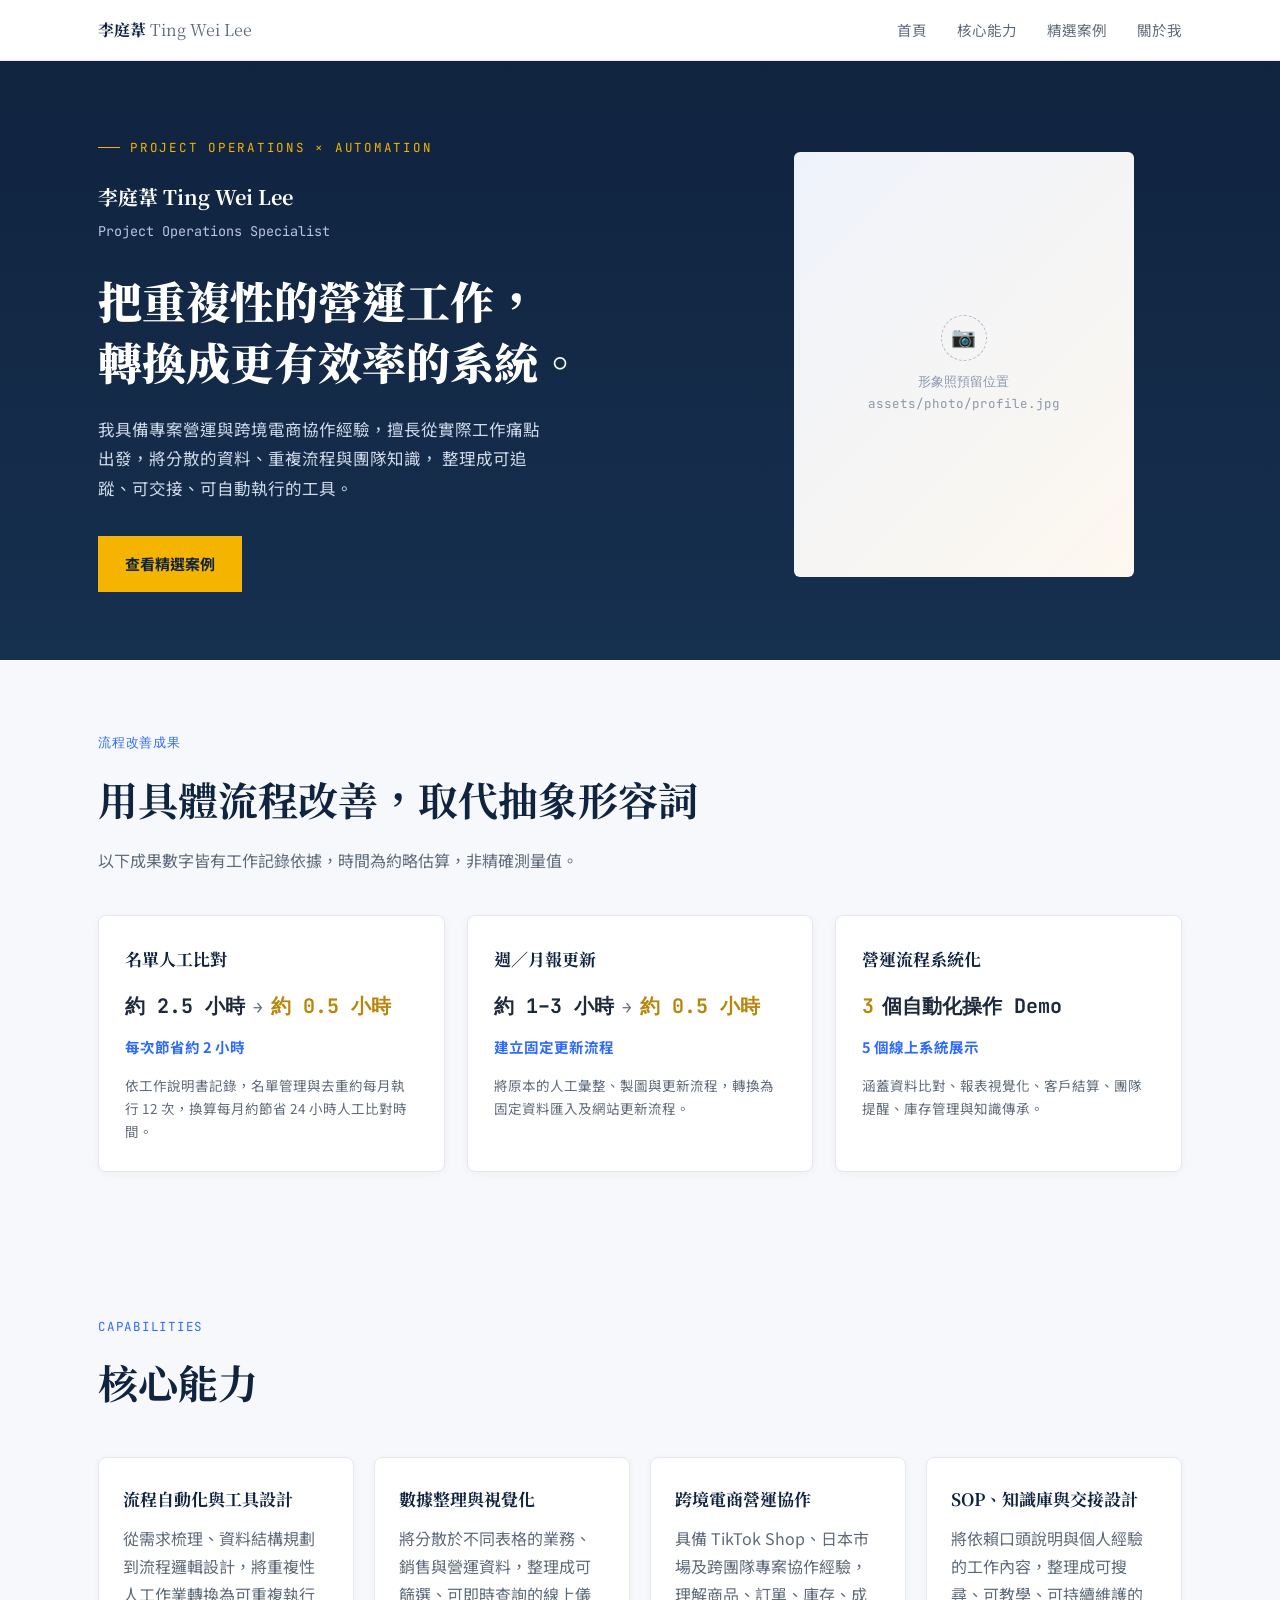
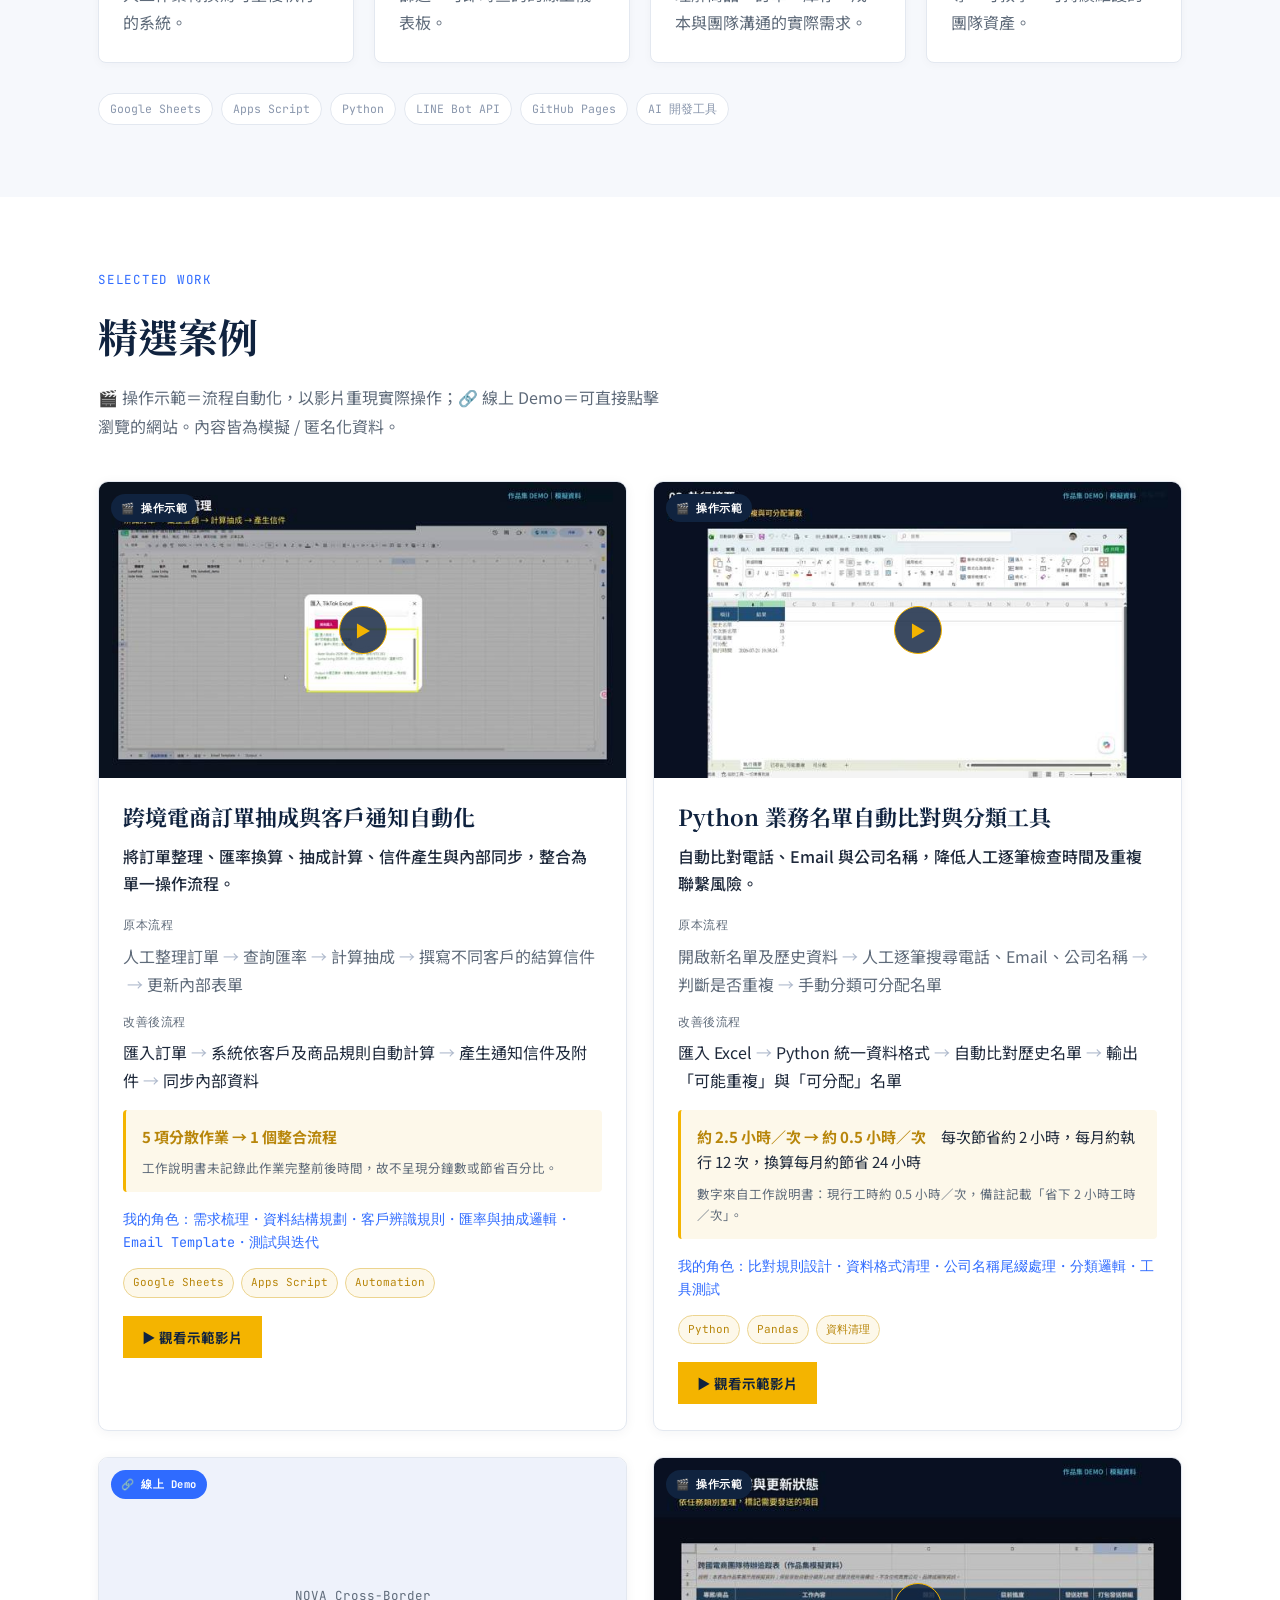
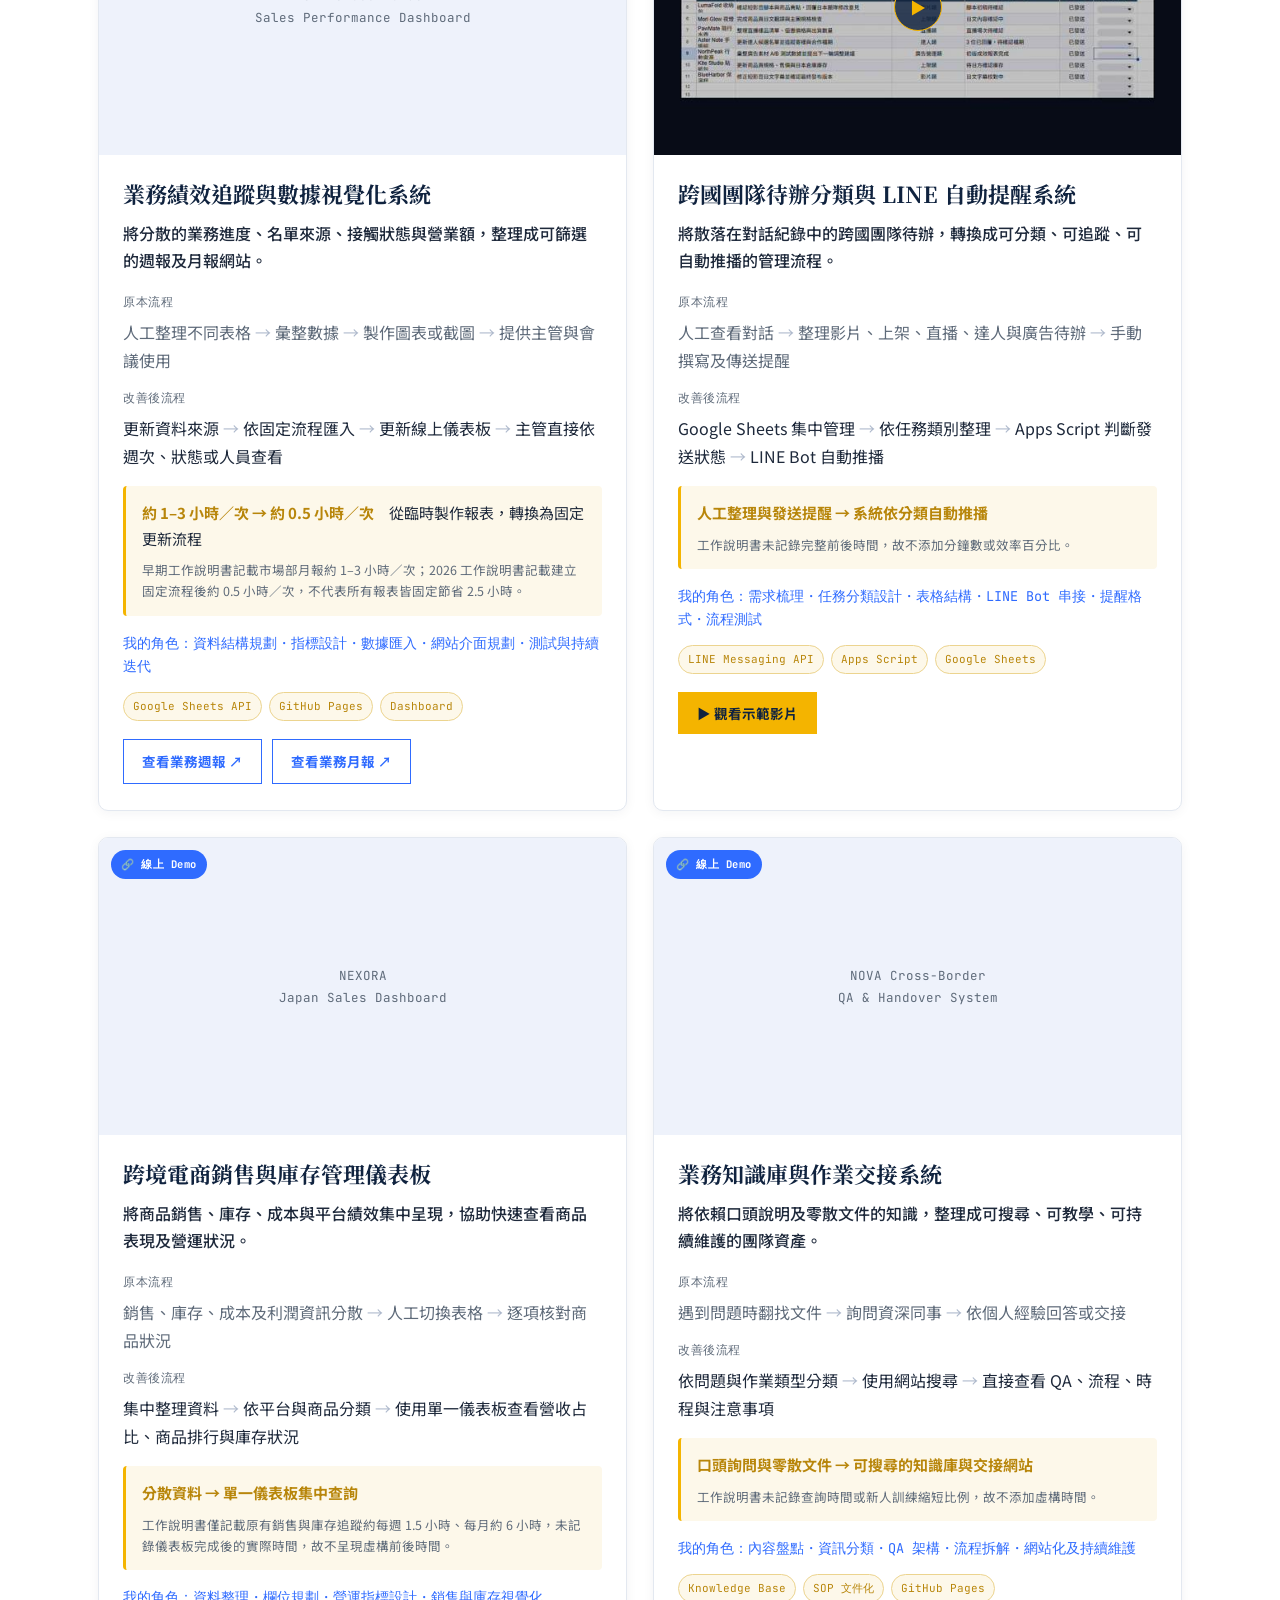
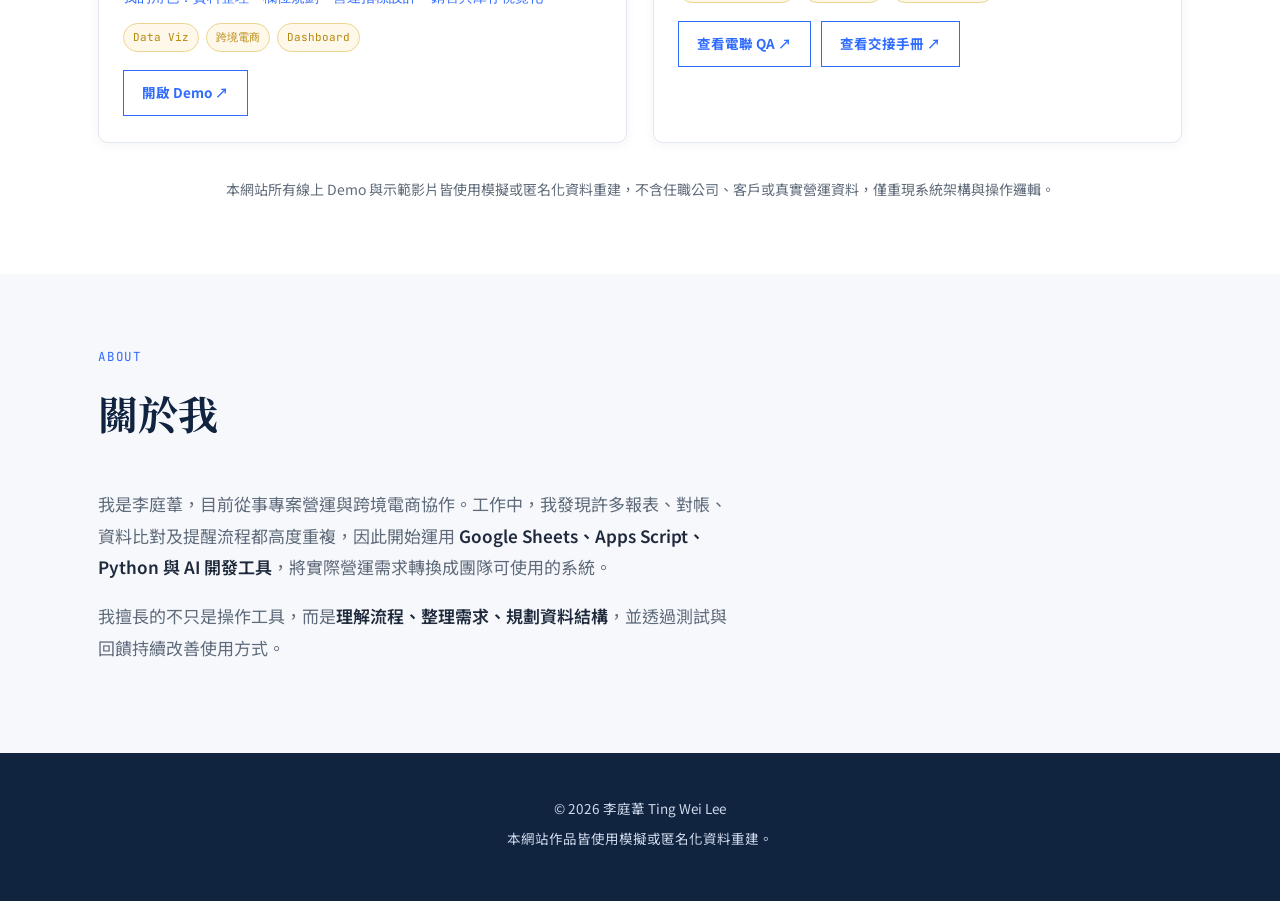
==== index.html @ 302db68d "Add files via upload" ====
<!DOCTYPE html>
<html lang="zh-Hant">
<head>
<meta charset="UTF-8">
<meta name="viewport" content="width=device-width, initial-scale=1.0">
<title>李庭葦 Ting Wei Lee ｜ Project Operations Specialist</title>
<link rel="preconnect" href="https://fonts.googleapis.com">
<link href="https://fonts.googleapis.com/css2?family=Noto+Serif+TC:wght@500;700;900&family=Noto+Sans+TC:wght@300;400;500;700&family=JetBrains+Mono:wght@400;500;700&display=swap" rel="stylesheet">
<style>
  :root{
    --navy:#10233F;
    --navy-2:#16304f;
    --bg-light:#F6F8FC;
    --card:#FFFFFF;
    --text-main:#1E293B;
    --text-sub:#5F6B7A;
    --amber:#F4B400;
    --amber-deep:#B8860B;
    --blue:#2F6BFF;
    --border:#E3E8F0;
  }
  *{box-sizing:border-box; margin:0; padding:0;}
  html{scroll-behavior:smooth;}
  body{background:var(--bg-light); color:var(--text-main); font-family:'Noto Sans TC',sans-serif; font-weight:400; line-height:1.75; font-size:17px; -webkit-font-smoothing:antialiased;}
  ::selection{background:var(--amber); color:var(--navy);}
  a{color:inherit;}
  .mono{font-family:'JetBrains Mono',monospace;}
  .wrap{max-width:1140px; margin:0 auto; padding:0 28px;}
  a:focus-visible, button:focus-visible{outline:2px solid var(--blue); outline-offset:3px;}
  @media (prefers-reduced-motion: reduce){ *{animation-duration:.01ms !important; transition-duration:.01ms !important; scroll-behavior:auto !important;} }
  img{max-width:100%; display:block;}

  /* nav */
  header.nav{position:sticky; top:0; z-index:60; background:rgba(255,255,255,.92); backdrop-filter:blur(8px); border-bottom:1px solid var(--border);}
  .nav-inner{display:flex; align-items:center; justify-content:space-between; padding:16px 28px; max-width:1140px; margin:0 auto;}
  .nav-name{font-family:'Noto Serif TC',serif; font-weight:700; font-size:16px; color:var(--navy);}
  .nav-links{display:flex; gap:30px; list-style:none; font-size:14.5px; color:var(--text-sub);}
  .nav-links a{text-decoration:none; transition:color .2s;}
  .nav-links a:hover{color:var(--blue);}
  @media (max-width:680px){.nav-links{display:none;}}

  /* hero */
  .hero{background:linear-gradient(180deg,var(--navy) 0%, var(--navy-2) 100%); color:#fff; padding:76px 0 68px;}
  .hero-grid{display:grid; grid-template-columns:1.15fr 0.85fr; gap:56px; align-items:center;}
  @media (max-width:900px){.hero-grid{grid-template-columns:1fr; gap:40px;}}
  .eyebrow{font-family:'JetBrains Mono',monospace; font-size:12.5px; letter-spacing:.14em; color:var(--amber); text-transform:uppercase; margin-bottom:20px; display:flex; align-items:center; gap:10px;}
  .eyebrow::before{content:''; width:22px; height:1px; background:var(--amber); display:inline-block;}
  .hero-name{font-family:'Noto Serif TC',serif; font-weight:700; font-size:20px; margin-bottom:6px;}
  .hero-role{font-family:'JetBrains Mono',monospace; font-size:13.5px; color:#b9c6de; margin-bottom:26px;}
  h1.title{font-family:'Noto Serif TC',serif; font-weight:900; font-size:clamp(30px,4.4vw,44px); line-height:1.4; margin-bottom:22px;}
  .lede{color:#cfd9ea; font-size:16.5px; max-width:50ch; margin-bottom:32px; line-height:1.8;}
  .btn{font-family:'Noto Sans TC',sans-serif; font-weight:700; font-size:15px; padding:14px 26px; border:1px solid transparent; text-decoration:none; display:inline-flex; align-items:center; gap:8px; transition:all .2s; background:none; cursor:pointer;}
  .btn.primary{background:var(--amber); color:var(--navy);}
  .btn.primary:hover{background:#ffca28;}
  .btn.small{padding:10px 18px; font-size:13.5px;}
  .btn.outline{border:1px solid var(--blue); color:var(--blue); background:#fff;}
  .btn.outline:hover{background:#eef3ff;}

  /* headshot placeholder */
  .headshot-wrap{position:relative; aspect-ratio:4/5; width:100%; max-width:340px; margin:0 auto; border-radius:6px; overflow:hidden; background:linear-gradient(135deg,#eef2fb 0%,#fdf8ef 100%);}
  .headshot-wrap img{width:100%; height:100%; object-fit:cover;}
  .headshot-placeholder{position:absolute; inset:0; display:flex; flex-direction:column; align-items:center; justify-content:center; gap:10px; color:#8a97ad; font-family:'JetBrains Mono',monospace; font-size:12.5px; text-align:center; padding:20px;}
  .headshot-placeholder .icon{width:46px; height:46px; border:1.5px dashed #aeb9cc; border-radius:50%; display:flex; align-items:center; justify-content:center; font-size:20px;}

  /* generic section */
  section{padding:72px 0;}
  .section-head{margin-bottom:40px; text-align:left;}
  .section-num{font-family:'JetBrains Mono',monospace; font-size:12.5px; color:var(--blue); margin-bottom:10px; letter-spacing:.06em;}
  h2.section-title{font-family:'Noto Serif TC',serif; font-weight:700; font-size:clamp(30px,4vw,40px); color:var(--navy);}
  .section-sub{color:var(--text-sub); font-size:16px; margin-top:12px; max-width:64ch; line-height:1.8;}

  /* results */
  .results-grid{display:grid; grid-template-columns:repeat(auto-fit,minmax(280px,1fr)); gap:22px;}
  .result-card{background:var(--card); border:1px solid var(--border); border-radius:8px; padding:28px 26px; box-shadow:0 2px 10px rgba(16,35,63,0.04);}
  .result-card h3{font-family:'Noto Serif TC',serif; font-size:17px; color:var(--navy); margin-bottom:16px;}
  .result-flow{font-family:'JetBrains Mono',monospace; font-size:20px; font-weight:700; color:var(--text-main); margin-bottom:10px; display:flex; align-items:baseline; gap:8px; flex-wrap:wrap;}
  .result-flow .amber{color:var(--amber-deep);}
  .result-flow .arrow{color:var(--text-sub); font-weight:400; font-size:16px;}
  .result-save{font-size:14.5px; color:var(--blue); font-weight:700; margin-bottom:14px;}
  .result-note{font-size:13.5px; color:var(--text-sub); line-height:1.7;}

  /* capabilities */
  .cap-grid{display:grid; grid-template-columns:repeat(auto-fit,minmax(250px,1fr)); gap:20px; margin-bottom:30px;}
  .cap-card{background:var(--card); border:1px solid var(--border); border-radius:8px; padding:26px 24px; box-shadow:0 2px 10px rgba(16,35,63,0.03);}
  .cap-card h3{font-family:'Noto Serif TC',serif; font-size:17px; margin-bottom:10px; color:var(--navy);}
  .cap-card p{font-size:16px; color:var(--text-sub); line-height:1.75;}
  .tool-tags{display:flex; flex-wrap:wrap; gap:8px;}
  .tool-tags span{font-family:'JetBrains Mono',monospace; font-size:11.5px; color:#8a97ad; border:1px solid var(--border); padding:5px 11px; border-radius:20px; background:#fff;}

  /* projects */
  section.projects-section{background:#fff;}
  .proj-grid{display:grid; grid-template-columns:repeat(auto-fit,minmax(400px,1fr)); gap:26px;}
  .proj-card{border:1px solid var(--border); background:var(--card); border-radius:10px; overflow:hidden; display:flex; flex-direction:column; box-shadow:0 2px 12px rgba(16,35,63,0.05); transition:box-shadow .2s;}
  .proj-card:hover{box-shadow:0 6px 20px rgba(16,35,63,0.09);}
  .proj-thumb{position:relative; aspect-ratio:16/9; background:#eef2fb; display:flex; align-items:center; justify-content:center; cursor:pointer; overflow:hidden;}
  .proj-thumb img{width:100%; height:100%; object-fit:cover; display:block;}
  .proj-thumb .play-btn{position:absolute; width:48px; height:48px; border-radius:50%; background:rgba(16,35,63,.82); border:1px solid var(--amber); display:flex; align-items:center; justify-content:center; color:var(--amber); font-size:16px;}
  .type-badge{position:absolute; top:12px; left:12px; font-family:'JetBrains Mono',monospace; font-size:10.5px; letter-spacing:.05em; padding:5px 10px; border-radius:20px; z-index:2; font-weight:700;}
  .type-badge.video{color:#fff; background:var(--navy);}
  .type-badge.link{color:#fff; background:var(--blue);}
  .proj-body{padding:24px 24px 26px;}
  .proj-body h3{font-family:'Noto Serif TC',serif; font-size:22px; color:var(--navy); margin-bottom:10px; line-height:1.4;}
  .proj-value{font-size:16px; color:var(--text-main); font-weight:500; margin-bottom:18px; line-height:1.7;}
  .flow-block{margin-bottom:14px;}
  .flow-label{font-family:'JetBrains Mono',monospace; font-size:11.5px; color:var(--text-sub); letter-spacing:.05em; margin-bottom:6px; text-transform:uppercase;}
  .flow-text{font-size:16px; color:var(--text-sub); line-height:1.75;}
  .flow-text.after{color:var(--text-main);}
  .flow-text .arrow{color:#aeb9cc; margin:0 4px;}
  .result-box{background:#fdf8ea; border-left:3px solid var(--amber); border-radius:4px; padding:14px 16px; margin:16px 0; font-size:15px; color:var(--text-main); line-height:1.7;}
  .result-box b{color:var(--amber-deep);}
  .result-box .footnote{display:block; font-size:12.5px; color:var(--text-sub); margin-top:8px; font-weight:400;}
  .proj-role{font-size:13.5px; color:var(--blue); font-family:'JetBrains Mono',monospace; margin:14px 0 14px; line-height:1.7;}
  .stack{display:flex; flex-wrap:wrap; gap:7px; margin-bottom:18px;}
  .stack span{font-family:'JetBrains Mono',monospace; font-size:11px; color:var(--amber-deep); border:1px solid #ecd48f; background:#fdf8ea; padding:4px 9px; border-radius:20px;}
  .proj-actions{display:flex; gap:10px; flex-wrap:wrap;}

  .other-note{margin-top:34px; font-size:14px; color:var(--text-sub); text-align:center; line-height:1.8;}

  /* about */
  .about-body{max-width:70ch; color:var(--text-sub); font-size:17px; line-height:1.85;}
  .about-body p{margin-bottom:18px;}
  .about-body strong{color:var(--text-main); font-weight:600;}

  /* modal */
  .modal-overlay{position:fixed; inset:0; background:rgba(8,12,20,.85); display:none; align-items:center; justify-content:center; z-index:100; padding:20px;}
  .modal-overlay.open{display:flex;}
  .modal-box{max-width:840px; width:100%; background:#000; border-radius:8px; overflow:hidden;}
  .modal-head{display:flex; justify-content:space-between; align-items:center; padding:14px 18px; background:var(--navy);}
  .modal-head h4{font-family:'Noto Serif TC',serif; font-size:15px; color:#fff;}
  .modal-close{background:none; border:1px solid rgba(255,255,255,.3); color:#fff; width:30px; height:30px; cursor:pointer; font-size:16px; border-radius:4px;}
  .modal-close:hover{border-color:var(--amber); color:var(--amber);}
  .modal-body video{width:100%; display:block; background:#000;}
  .modal-foot{padding:12px 18px; font-size:12.5px; color:#cfd9ea; background:var(--navy);}

  footer{background:var(--navy); color:#cfd9ea; padding:44px 0; text-align:center;}
  footer p{font-size:13.5px; margin-bottom:6px;}

  /* mobile safety: prevent card overflow on narrow viewports */
  @media (max-width:560px){
    .proj-grid, .cap-grid, .results-grid{grid-template-columns:1fr;}
    .wrap{padding:0 20px;}
    .proj-body{padding:20px 20px 22px;}
    body{font-size:16px;}
  }
</style>
</head>
<body>

<header class="nav">
  <div class="nav-inner">
    <div class="nav-name">李庭葦 <span style="color:var(--text-sub); font-weight:400;">Ting Wei Lee</span></div>
    <ul class="nav-links">
      <li><a href="#hero">首頁</a></li>
      <li><a href="#capabilities">核心能力</a></li>
      <li><a href="#projects">精選案例</a></li>
      <li><a href="#about">關於我</a></li>
    </ul>
  </div>
</header>

<section class="hero" id="hero">
  <div class="wrap hero-grid">
    <div>
      <div class="eyebrow">Project Operations × Automation</div>
      <div class="hero-name">李庭葦 Ting Wei Lee</div>
      <div class="hero-role mono">Project Operations Specialist</div>
      <h1 class="title">把重複性的營運工作，<br>轉換成更有效率的系統。</h1>
      <p class="lede">
        我具備專案營運與跨境電商協作經驗，擅長從實際工作痛點出發，將分散的資料、重複流程與團隊知識，
        整理成可追蹤、可交接、可自動執行的工具。
      </p>
      <a class="btn primary" href="#projects">查看精選案例</a>
    </div>

    <div>
      <!--
        形象照替換說明：
        將正式半身照命名為 profile.jpg（建議尺寸比例 4:5），
        放到 assets/photo/profile.jpg 這個路徑即可自動顯示，
        不需要修改任何版面程式碼。放置前會顯示「形象照預留位置」。
      -->
      <div class="headshot-wrap">
        <img src="assets/photo/profile.jpg" alt="李庭葦 個人形象照"
             onerror="this.style.display='none'; document.getElementById('headshotPlaceholder').style.display='flex';">
        <div class="headshot-placeholder" id="headshotPlaceholder">
          <div class="icon">📷</div>
          形象照預留位置<br>assets/photo/profile.jpg
        </div>
      </div>
    </div>
  </div>
</section>

<section id="results">
  <div class="wrap">
    <div class="section-head">
      <div class="section-num">流程改善成果</div>
      <h2 class="section-title">用具體流程改善，取代抽象形容詞</h2>
      <p class="section-sub">以下成果數字皆有工作記錄依據，時間為約略估算，非精確測量值。</p>
    </div>
    <div class="results-grid">
      <div class="result-card">
        <h3>名單人工比對</h3>
        <div class="result-flow">約 2.5 小時 <span class="arrow">→</span> <span class="amber">約 0.5 小時</span></div>
        <div class="result-save">每次節省約 2 小時</div>
        <div class="result-note">依工作說明書記錄，名單管理與去重約每月執行 12 次，換算每月約節省 24 小時人工比對時間。</div>
      </div>
      <div class="result-card">
        <h3>週／月報更新</h3>
        <div class="result-flow">約 1–3 小時 <span class="arrow">→</span> <span class="amber">約 0.5 小時</span></div>
        <div class="result-save">建立固定更新流程</div>
        <div class="result-note">將原本的人工彙整、製圖與更新流程，轉換為固定資料匯入及網站更新流程。</div>
      </div>
      <div class="result-card">
        <h3>營運流程系統化</h3>
        <div class="result-flow"><span class="amber">3</span> 個自動化操作 Demo</div>
        <div class="result-save">5 個線上系統展示</div>
        <div class="result-note">涵蓋資料比對、報表視覺化、客戶結算、團隊提醒、庫存管理與知識傳承。</div>
      </div>
    </div>
  </div>
</section>

<section id="capabilities">
  <div class="wrap">
    <div class="section-head">
      <div class="section-num">CAPABILITIES</div>
      <h2 class="section-title">核心能力</h2>
    </div>
    <div class="cap-grid">
      <div class="cap-card">
        <h3>流程自動化與工具設計</h3>
        <p>從需求梳理、資料結構規劃到流程邏輯設計，將重複性人工作業轉換為可重複執行的系統。</p>
      </div>
      <div class="cap-card">
        <h3>數據整理與視覺化</h3>
        <p>將分散於不同表格的業務、銷售與營運資料，整理成可篩選、可即時查詢的線上儀表板。</p>
      </div>
      <div class="cap-card">
        <h3>跨境電商營運協作</h3>
        <p>具備 TikTok Shop、日本市場及跨團隊專案協作經驗，理解商品、訂單、庫存、成本與團隊溝通的實際需求。</p>
      </div>
      <div class="cap-card">
        <h3>SOP、知識庫與交接設計</h3>
        <p>將依賴口頭說明與個人經驗的工作內容，整理成可搜尋、可教學、可持續維護的團隊資產。</p>
      </div>
    </div>
    <div class="tool-tags mono">
      <span>Google Sheets</span><span>Apps Script</span><span>Python</span><span>LINE Bot API</span><span>GitHub Pages</span><span>AI 開發工具</span>
    </div>
  </div>
</section>

<section id="projects" class="projects-section">
  <div class="wrap">
    <div class="section-head">
      <div class="section-num">SELECTED WORK</div>
      <h2 class="section-title">精選案例</h2>
      <p class="section-sub">🎬 操作示範＝流程自動化，以影片重現實際操作；🔗 線上 Demo＝可直接點擊瀏覽的網站。內容皆為模擬 / 匿名化資料。</p>
    </div>

    <div class="proj-grid">

      <!-- 1 訂單抽成自動化 -->
      <article class="proj-card">
        <div class="proj-thumb" data-video="order" role="button" tabindex="0" aria-label="播放 訂單抽成與客戶通知自動化 示範影片">
          <span class="type-badge video mono">🎬 操作示範</span>
          <img src="assets/posters/order.jpg" alt="訂單抽成自動化 操作畫面預覽">
          <span class="play-btn">▶</span>
        </div>
        <div class="proj-body">
          <h3>跨境電商訂單抽成與客戶通知自動化</h3>
          <p class="proj-value">將訂單整理、匯率換算、抽成計算、信件產生與內部同步，整合為單一操作流程。</p>

          <div class="flow-block">
            <div class="flow-label">原本流程</div>
            <div class="flow-text">人工整理訂單<span class="arrow">→</span>查詢匯率<span class="arrow">→</span>計算抽成<span class="arrow">→</span>撰寫不同客戶的結算信件<span class="arrow">→</span>更新內部表單</div>
          </div>
          <div class="flow-block">
            <div class="flow-label">改善後流程</div>
            <div class="flow-text after">匯入訂單<span class="arrow">→</span>系統依客戶及商品規則自動計算<span class="arrow">→</span>產生通知信件及附件<span class="arrow">→</span>同步內部資料</div>
          </div>
          <div class="result-box">
            <b>5 項分散作業 → 1 個整合流程</b>
            <span class="footnote">工作說明書未記錄此作業完整前後時間，故不呈現分鐘數或節省百分比。</span>
          </div>

          <div class="proj-role">我的角色：需求梳理・資料結構規劃・客戶辨識規則・匯率與抽成邏輯・Email Template・測試與迭代</div>
          <div class="stack"><span>Google Sheets</span><span>Apps Script</span><span>Automation</span></div>
          <div class="proj-actions">
            <button class="btn small primary" data-video="order">▶ 觀看示範影片</button>
          </div>
        </div>
      </article>

      <!-- 2 Python 名單去重 -->
      <article class="proj-card">
        <div class="proj-thumb" data-video="dedup" role="button" tabindex="0" aria-label="播放 名單自動去重工具 示範影片">
          <span class="type-badge video mono">🎬 操作示範</span>
          <img src="assets/posters/dedup.jpg" alt="名單去重工具 操作畫面預覽">
          <span class="play-btn">▶</span>
        </div>
        <div class="proj-body">
          <h3>Python 業務名單自動比對與分類工具</h3>
          <p class="proj-value">自動比對電話、Email 與公司名稱，降低人工逐筆檢查時間及重複聯繫風險。</p>

          <div class="flow-block">
            <div class="flow-label">原本流程</div>
            <div class="flow-text">開啟新名單及歷史資料<span class="arrow">→</span>人工逐筆搜尋電話、Email、公司名稱<span class="arrow">→</span>判斷是否重複<span class="arrow">→</span>手動分類可分配名單</div>
          </div>
          <div class="flow-block">
            <div class="flow-label">改善後流程</div>
            <div class="flow-text after">匯入 Excel<span class="arrow">→</span>Python 統一資料格式<span class="arrow">→</span>自動比對歷史名單<span class="arrow">→</span>輸出「可能重複」與「可分配」名單</div>
          </div>
          <div class="result-box">
            <b>約 2.5 小時／次 → 約 0.5 小時／次</b>　每次節省約 2 小時，每月約執行 12 次，換算每月約節省 24 小時
            <span class="footnote">數字來自工作說明書：現行工時約 0.5 小時／次，備註記載「省下 2 小時工時／次」。</span>
          </div>

          <div class="proj-role">我的角色：比對規則設計・資料格式清理・公司名稱尾綴處理・分類邏輯・工具測試</div>
          <div class="stack"><span>Python</span><span>Pandas</span><span>資料清理</span></div>
          <div class="proj-actions">
            <button class="btn small primary" data-video="dedup">▶ 觀看示範影片</button>
          </div>
        </div>
      </article>

      <!-- 3 業務績效視覺化 -->
      <article class="proj-card">
        <div class="proj-thumb" style="cursor:default;">
          <span class="type-badge link mono">🔗 線上 Demo</span>
          <div style="display:flex; align-items:center; justify-content:center; height:100%; font-family:'JetBrains Mono',monospace; font-size:12.5px; color:var(--text-sub); text-align:center; padding:16px; background:#eef2fb;">
            NOVA Cross-Border<br>Sales Performance Dashboard
          </div>
        </div>
        <div class="proj-body">
          <h3>業務績效追蹤與數據視覺化系統</h3>
          <p class="proj-value">將分散的業務進度、名單來源、接觸狀態與營業額，整理成可篩選的週報及月報網站。</p>

          <div class="flow-block">
            <div class="flow-label">原本流程</div>
            <div class="flow-text">人工整理不同表格<span class="arrow">→</span>彙整數據<span class="arrow">→</span>製作圖表或截圖<span class="arrow">→</span>提供主管與會議使用</div>
          </div>
          <div class="flow-block">
            <div class="flow-label">改善後流程</div>
            <div class="flow-text after">更新資料來源<span class="arrow">→</span>依固定流程匯入<span class="arrow">→</span>更新線上儀表板<span class="arrow">→</span>主管直接依週次、狀態或人員查看</div>
          </div>
          <div class="result-box">
            <b>約 1–3 小時／次 → 約 0.5 小時／次</b>　從臨時製作報表，轉換為固定更新流程
            <span class="footnote">早期工作說明書記載市場部月報約 1–3 小時／次；2026 工作說明書記載建立固定流程後約 0.5 小時／次，不代表所有報表皆固定節省 2.5 小時。</span>
          </div>

          <div class="proj-role">我的角色：資料結構規劃・指標設計・數據匯入・網站介面規劃・測試與持續迭代</div>
          <div class="stack"><span>Google Sheets API</span><span>GitHub Pages</span><span>Dashboard</span></div>
          <div class="proj-actions">
            <a class="btn small outline" href="projects/sales-dashboard/" target="_blank" rel="noopener">查看業務週報 ↗</a>
            <a class="btn small outline" href="projects/sales-monthly-report/" target="_blank" rel="noopener">查看業務月報 ↗</a>
          </div>
        </div>
      </article>

      <!-- 4 LINE 自動提醒 -->
      <article class="proj-card">
        <div class="proj-thumb" data-video="line" role="button" tabindex="0" aria-label="播放 跨國團隊待辦自動提醒 示範影片">
          <span class="type-badge video mono">🎬 操作示範</span>
          <img src="assets/posters/line.jpg" alt="LINE 自動提醒 操作畫面預覽">
          <span class="play-btn">▶</span>
        </div>
        <div class="proj-body">
          <h3>跨國團隊待辦分類與 LINE 自動提醒系統</h3>
          <p class="proj-value">將散落在對話紀錄中的跨國團隊待辦，轉換成可分類、可追蹤、可自動推播的管理流程。</p>

          <div class="flow-block">
            <div class="flow-label">原本流程</div>
            <div class="flow-text">人工查看對話<span class="arrow">→</span>整理影片、上架、直播、達人與廣告待辦<span class="arrow">→</span>手動撰寫及傳送提醒</div>
          </div>
          <div class="flow-block">
            <div class="flow-label">改善後流程</div>
            <div class="flow-text after">Google Sheets 集中管理<span class="arrow">→</span>依任務類別整理<span class="arrow">→</span>Apps Script 判斷發送狀態<span class="arrow">→</span>LINE Bot 自動推播</div>
          </div>
          <div class="result-box">
            <b>人工整理與發送提醒 → 系統依分類自動推播</b>
            <span class="footnote">工作說明書未記錄完整前後時間，故不添加分鐘數或效率百分比。</span>
          </div>

          <div class="proj-role">我的角色：需求梳理・任務分類設計・表格結構・LINE Bot 串接・提醒格式・流程測試</div>
          <div class="stack"><span>LINE Messaging API</span><span>Apps Script</span><span>Google Sheets</span></div>
          <div class="proj-actions">
            <button class="btn small primary" data-video="line">▶ 觀看示範影片</button>
          </div>
        </div>
      </article>

      <!-- 5 跨境電商儀表板 -->
      <article class="proj-card">
        <div class="proj-thumb" style="cursor:default;">
          <span class="type-badge link mono">🔗 線上 Demo</span>
          <div style="display:flex; align-items:center; justify-content:center; height:100%; font-family:'JetBrains Mono',monospace; font-size:12.5px; color:var(--text-sub); text-align:center; padding:16px; background:#eef2fb;">
            NEXORA<br>Japan Sales Dashboard
          </div>
        </div>
        <div class="proj-body">
          <h3>跨境電商銷售與庫存管理儀表板</h3>
          <p class="proj-value">將商品銷售、庫存、成本與平台績效集中呈現，協助快速查看商品表現及營運狀況。</p>

          <div class="flow-block">
            <div class="flow-label">原本流程</div>
            <div class="flow-text">銷售、庫存、成本及利潤資訊分散<span class="arrow">→</span>人工切換表格<span class="arrow">→</span>逐項核對商品狀況</div>
          </div>
          <div class="flow-block">
            <div class="flow-label">改善後流程</div>
            <div class="flow-text after">集中整理資料<span class="arrow">→</span>依平台與商品分類<span class="arrow">→</span>使用單一儀表板查看營收占比、商品排行與庫存狀況</div>
          </div>
          <div class="result-box">
            <b>分散資料 → 單一儀表板集中查詢</b>
            <span class="footnote">工作說明書僅記載原有銷售與庫存追蹤約每週 1.5 小時、每月約 6 小時，未記錄儀表板完成後的實際時間，故不呈現虛構前後時間。</span>
          </div>

          <div class="proj-role">我的角色：資料整理・欄位規劃・營運指標設計・銷售與庫存視覺化</div>
          <div class="stack"><span>Data Viz</span><span>跨境電商</span><span>Dashboard</span></div>
          <div class="proj-actions">
            <a class="btn small outline" href="https://japan-tiktok-sales-portfolio.fphzf6mqj9.chatgpt.site/" target="_blank" rel="noopener">開啟 Demo ↗</a>
          </div>
        </div>
      </article>

      <!-- 6 知識庫與交接系統 -->
      <article class="proj-card">
        <div class="proj-thumb" style="cursor:default;">
          <span class="type-badge link mono">🔗 線上 Demo</span>
          <div style="display:flex; align-items:center; justify-content:center; height:100%; font-family:'JetBrains Mono',monospace; font-size:12.5px; color:var(--text-sub); text-align:center; padding:16px; background:#eef2fb;">
            NOVA Cross-Border<br>QA &amp; Handover System
          </div>
        </div>
        <div class="proj-body">
          <h3>業務知識庫與作業交接系統</h3>
          <p class="proj-value">將依賴口頭說明及零散文件的知識，整理成可搜尋、可教學、可持續維護的團隊資產。</p>

          <div class="flow-block">
            <div class="flow-label">原本流程</div>
            <div class="flow-text">遇到問題時翻找文件<span class="arrow">→</span>詢問資深同事<span class="arrow">→</span>依個人經驗回答或交接</div>
          </div>
          <div class="flow-block">
            <div class="flow-label">改善後流程</div>
            <div class="flow-text after">依問題與作業類型分類<span class="arrow">→</span>使用網站搜尋<span class="arrow">→</span>直接查看 QA、流程、時程與注意事項</div>
          </div>
          <div class="result-box">
            <b>口頭詢問與零散文件 → 可搜尋的知識庫與交接網站</b>
            <span class="footnote">工作說明書未記錄查詢時間或新人訓練縮短比例，故不添加虛構時間。</span>
          </div>

          <div class="proj-role">我的角色：內容盤點・資訊分類・QA 架構・流程拆解・網站化及持續維護</div>
          <div class="stack"><span>Knowledge Base</span><span>SOP 文件化</span><span>GitHub Pages</span></div>
          <div class="proj-actions">
            <a class="btn small outline" href="projects/qa-knowledge-base/" target="_blank" rel="noopener">查看電聯 QA ↗</a>
            <a class="btn small outline" href="projects/handover-manual/" target="_blank" rel="noopener">查看交接手冊 ↗</a>
          </div>
        </div>
      </article>

    </div>

    <p class="other-note">本網站所有線上 Demo 與示範影片皆使用模擬或匿名化資料重建，不含任職公司、客戶或真實營運資料，僅重現系統架構與操作邏輯。</p>
  </div>
</section>

<section id="about">
  <div class="wrap">
    <div class="section-head">
      <div class="section-num">ABOUT</div>
      <h2 class="section-title">關於我</h2>
    </div>
    <div class="about-body">
      <p>我是李庭葦，目前從事專案營運與跨境電商協作。工作中，我發現許多報表、對帳、資料比對及提醒流程都高度重複，因此開始運用 <strong>Google Sheets、Apps Script、Python 與 AI 開發工具</strong>，將實際營運需求轉換成團隊可使用的系統。</p>
      <p>我擅長的不只是操作工具，而是<strong>理解流程、整理需求、規劃資料結構</strong>，並透過測試與回饋持續改善使用方式。</p>
    </div>
  </div>
</section>

<footer>
  <div class="wrap">
    <p>© 2026 李庭葦 Ting Wei Lee</p>
    <p>本網站作品皆使用模擬或匿名化資料重建。</p>
  </div>
</footer>

<!-- modal for video playback -->
<div class="modal-overlay" id="modalOverlay">
  <div class="modal-box">
    <div class="modal-head">
      <h4 id="modalTitle">操作示範</h4>
      <button class="modal-close" id="modalClose" aria-label="關閉">✕</button>
    </div>
    <div class="modal-body">
      <video id="modalVideo" controls muted playsinline preload="metadata"></video>
    </div>
    <div class="modal-foot">示範影片使用模擬資料重現操作流程，不含真實客戶或營運資訊。</div>
  </div>
</div>

<script>
  const VIDEO_SRC = {
    order: "assets/videos/order-automation.mp4",
    line: "assets/videos/line-reminder.mp4",
    dedup: "assets/videos/list-dedup.mp4"
  };
  const VIDEO_TITLE = {
    order: "跨境電商訂單抽成與客戶通知自動化",
    line: "跨國團隊待辦分類與 LINE 自動提醒系統",
    dedup: "Python 業務名單自動比對與分類工具"
  };

  const overlay = document.getElementById('modalOverlay');
  const modalVideo = document.getElementById('modalVideo');
  const modalTitle = document.getElementById('modalTitle');
  const modalClose = document.getElementById('modalClose');

  function openModal(key){
    modalVideo.src = VIDEO_SRC[key];
    modalVideo.currentTime = 0;
    modalTitle.textContent = VIDEO_TITLE[key];
    overlay.classList.add('open');
  }
  function closeModal(){
    overlay.classList.remove('open');
    modalVideo.pause();
    modalVideo.removeAttribute('src');
    modalVideo.load();
  }

  document.querySelectorAll('[data-video]').forEach(el=>{
    el.addEventListener('click', ()=> openModal(el.getAttribute('data-video')));
    el.addEventListener('keydown', (e)=>{ if(e.key==='Enter' || e.key===' '){ e.preventDefault(); openModal(el.getAttribute('data-video')); } });
  });
  modalClose.addEventListener('click', closeModal);
  overlay.addEventListener('click', (e)=>{ if(e.target === overlay) closeModal(); });
  document.addEventListener('keydown', (e)=>{ if(e.key === 'Escape' && overlay.classList.contains('open')) closeModal(); });
</script>

</body>
</html>
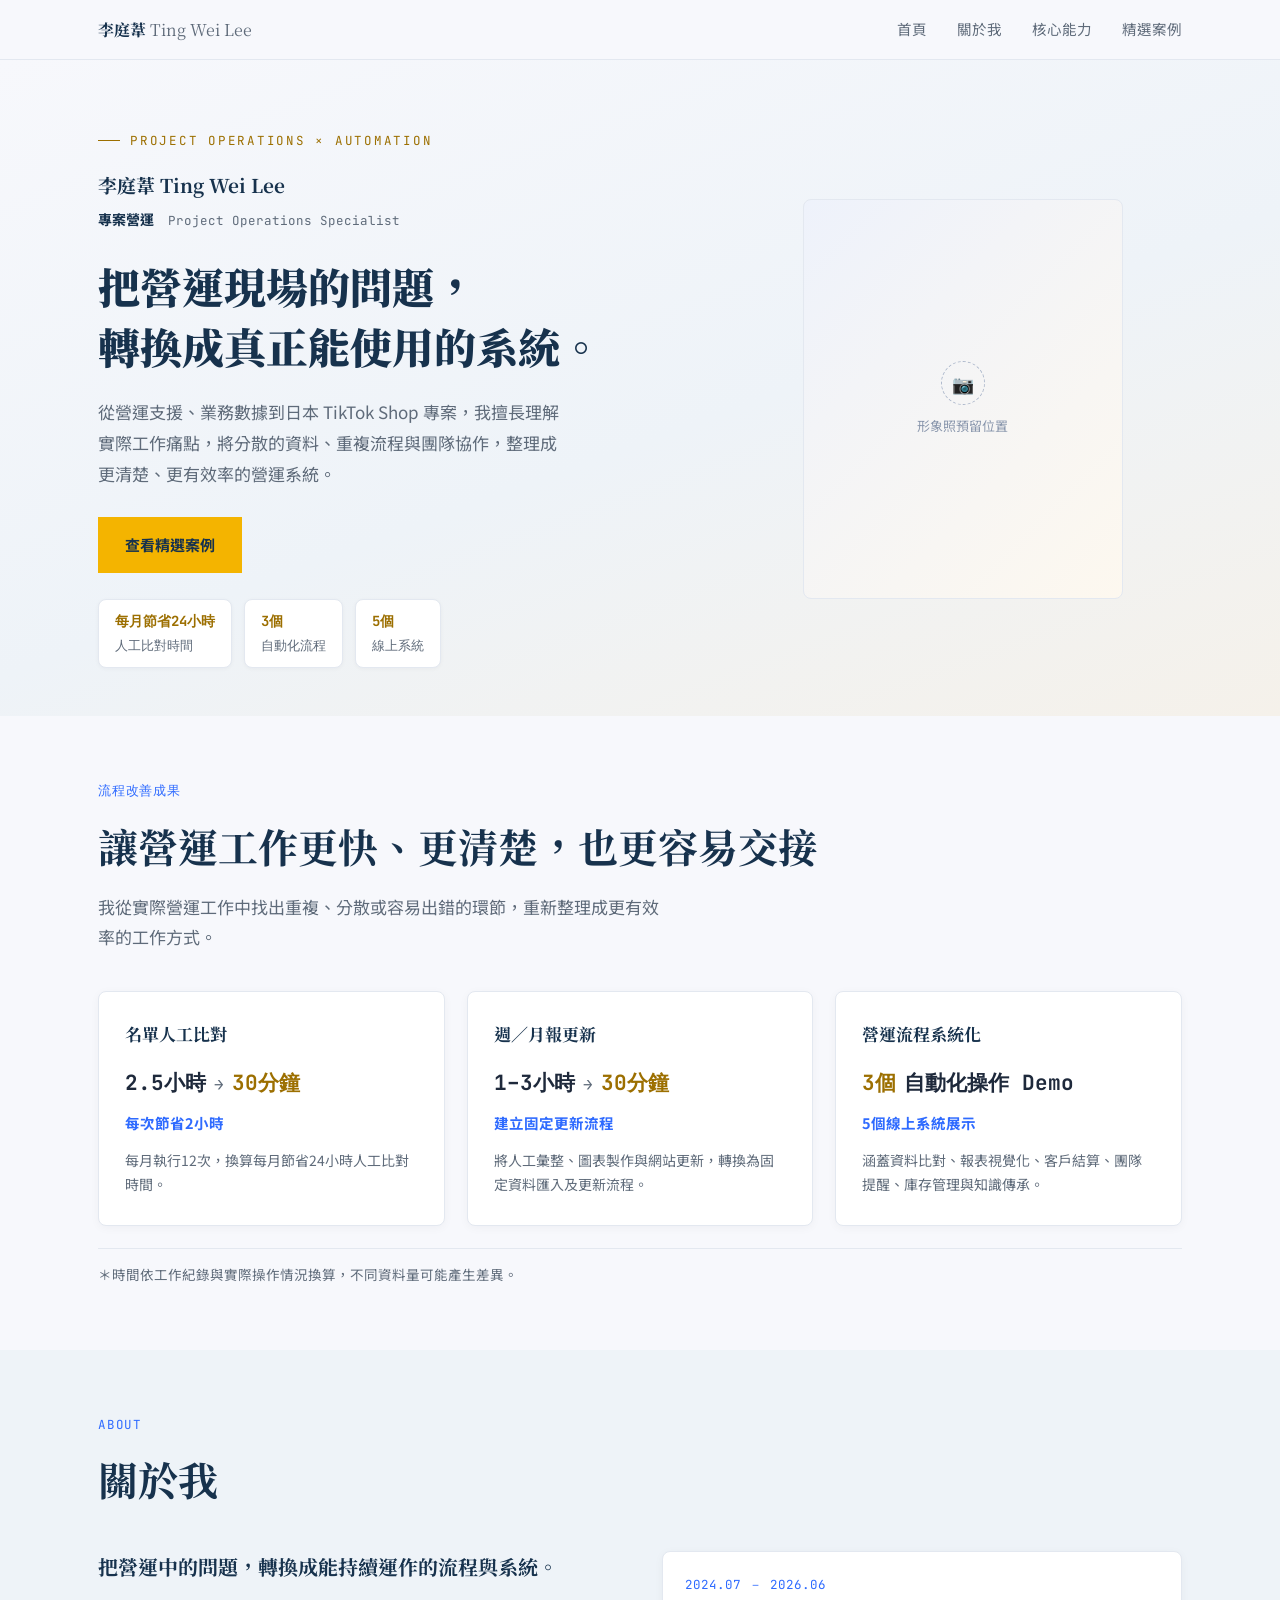
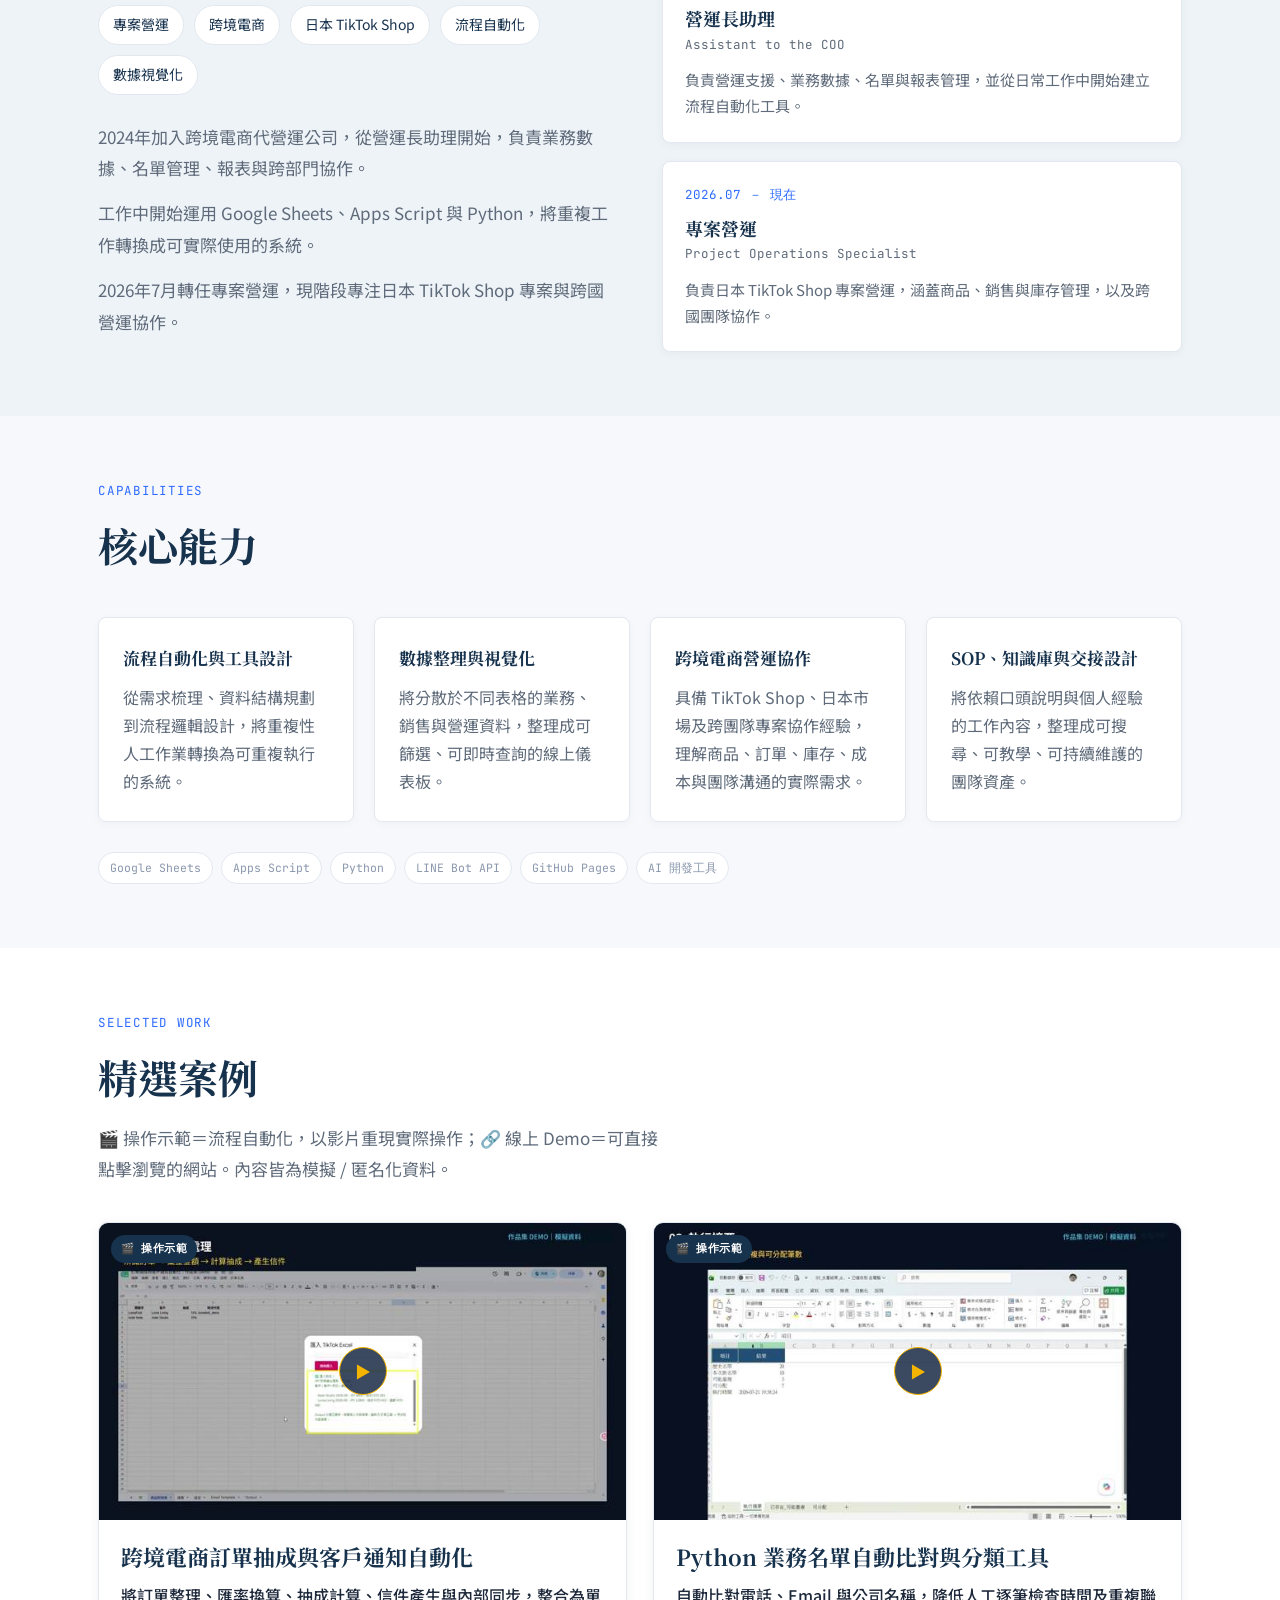
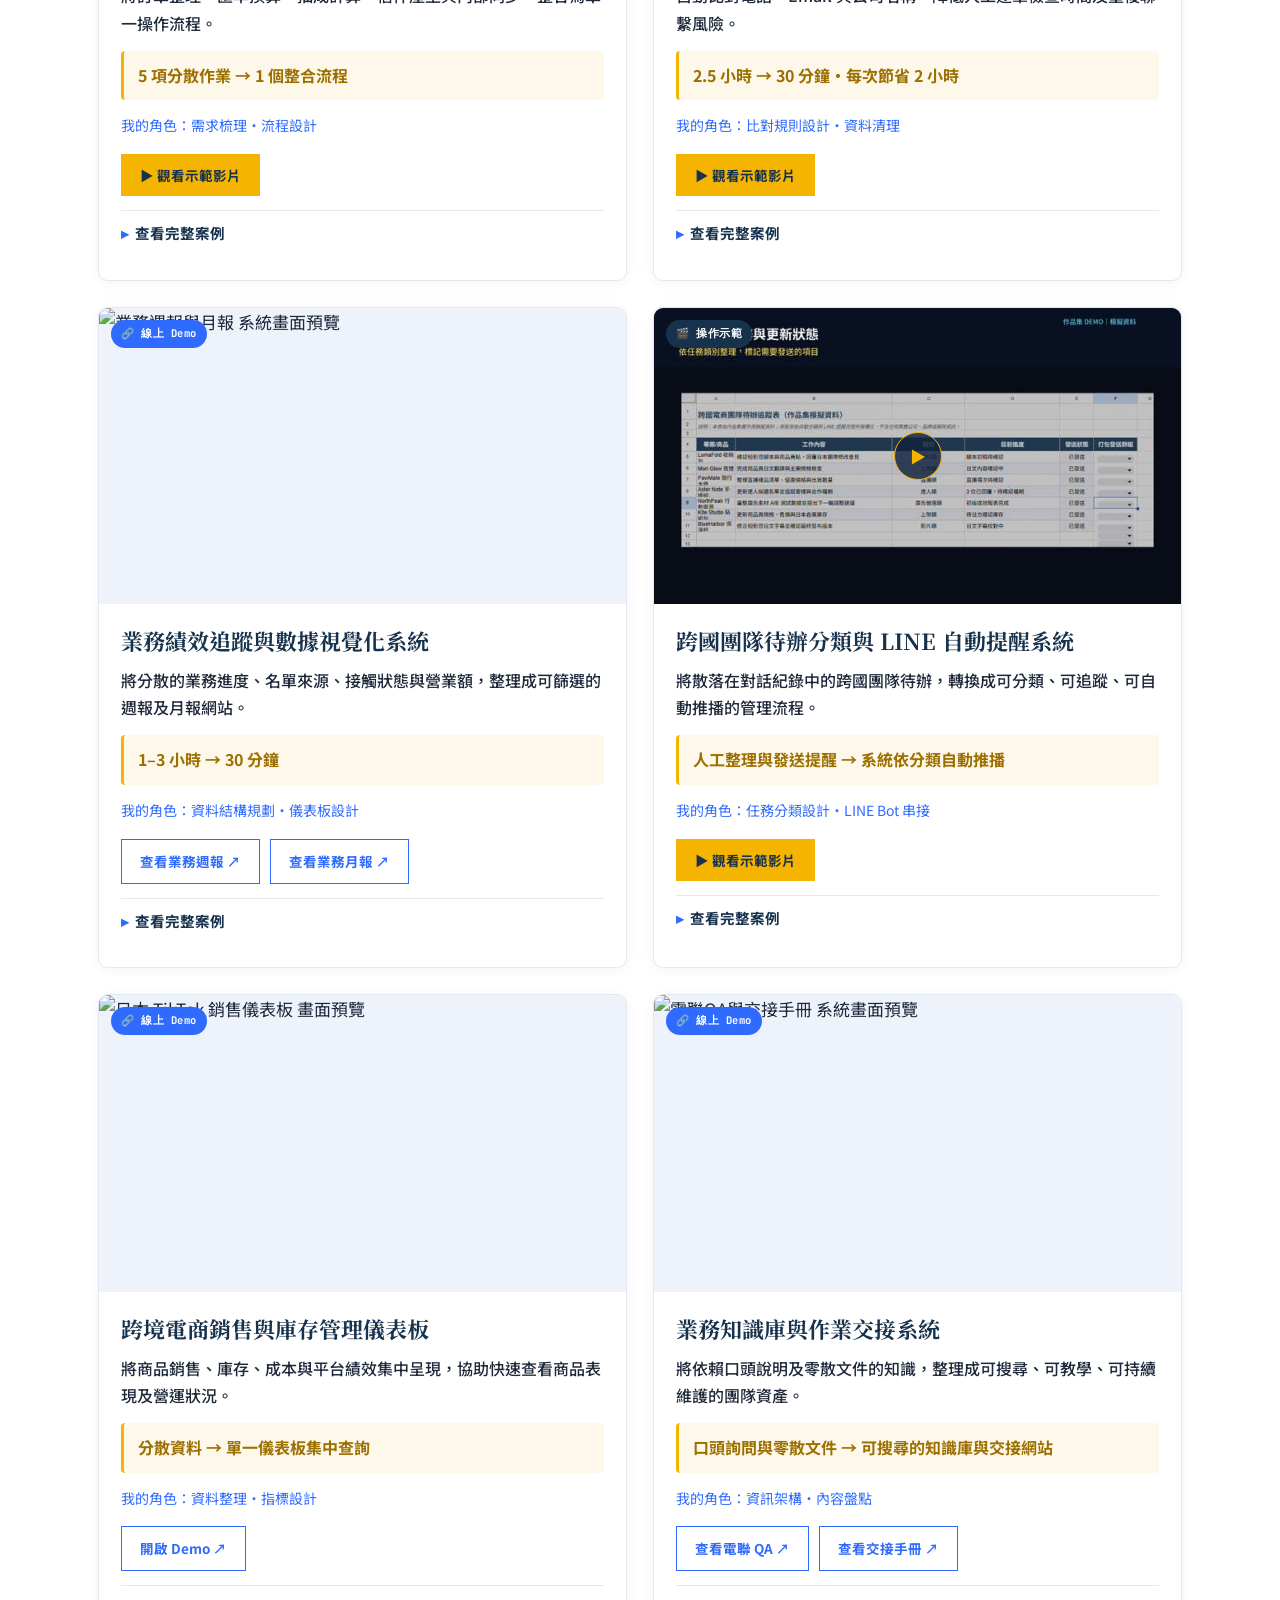
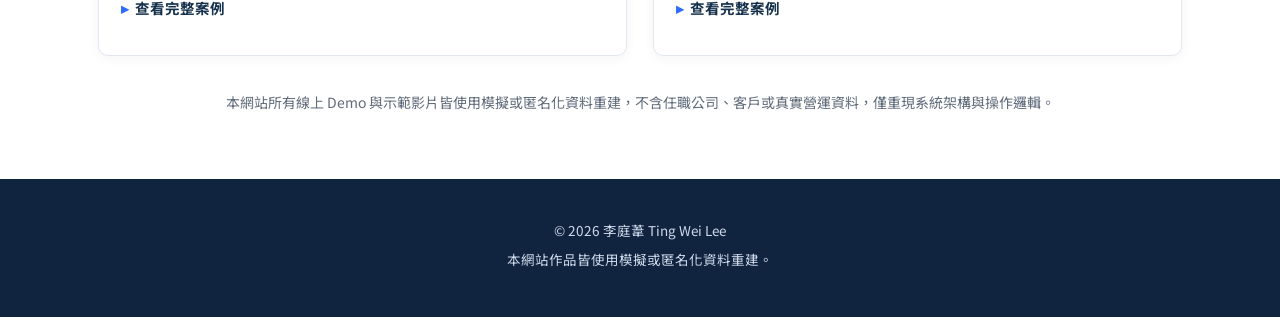
==== commit 87bb0da4: "Add files via upload" ====
--- a/index.html
+++ b/index.html
@@ -8,30 +8,30 @@
 <link href="https://fonts.googleapis.com/css2?family=Noto+Serif+TC:wght@500;700;900&family=Noto+Sans+TC:wght@300;400;500;700&family=JetBrains+Mono:wght@400;500;700&display=swap" rel="stylesheet">
 <style>
   :root{
-    --navy:#10233F;
-    --navy-2:#16304f;
-    --bg-light:#F6F8FC;
+    --navy:#17324D;
+    --navy-deep:#10233F;
+    --bg-main:#F7F8FC;
+    --bg-alt:#EEF3F8;
     --card:#FFFFFF;
     --text-main:#1E293B;
     --text-sub:#5F6B7A;
     --amber:#F4B400;
-    --amber-deep:#B8860B;
+    --amber-deep:#9c6f00;
     --blue:#2F6BFF;
     --border:#E3E8F0;
   }
   *{box-sizing:border-box; margin:0; padding:0;}
   html{scroll-behavior:smooth;}
-  body{background:var(--bg-light); color:var(--text-main); font-family:'Noto Sans TC',sans-serif; font-weight:400; line-height:1.75; font-size:17px; -webkit-font-smoothing:antialiased;}
+  body{background:var(--bg-main); color:var(--text-main); font-family:'Noto Sans TC',sans-serif; font-weight:400; line-height:1.7; font-size:17px; -webkit-font-smoothing:antialiased;}
   ::selection{background:var(--amber); color:var(--navy);}
   a{color:inherit;}
   .mono{font-family:'JetBrains Mono',monospace;}
   .wrap{max-width:1140px; margin:0 auto; padding:0 28px;}
-  a:focus-visible, button:focus-visible{outline:2px solid var(--blue); outline-offset:3px;}
+  a:focus-visible, button:focus-visible, summary:focus-visible{outline:2px solid var(--blue); outline-offset:3px;}
   @media (prefers-reduced-motion: reduce){ *{animation-duration:.01ms !important; transition-duration:.01ms !important; scroll-behavior:auto !important;} }
   img{max-width:100%; display:block;}
 
-  /* nav */
-  header.nav{position:sticky; top:0; z-index:60; background:rgba(255,255,255,.92); backdrop-filter:blur(8px); border-bottom:1px solid var(--border);}
+  header.nav{position:sticky; top:0; z-index:60; background:rgba(247,248,252,.92); backdrop-filter:blur(8px); border-bottom:1px solid var(--border);}
   .nav-inner{display:flex; align-items:center; justify-content:space-between; padding:16px 28px; max-width:1140px; margin:0 auto;}
   .nav-name{font-family:'Noto Serif TC',serif; font-weight:700; font-size:16px; color:var(--navy);}
   .nav-links{display:flex; gap:30px; list-style:none; font-size:14.5px; color:var(--text-sub);}
@@ -40,44 +40,66 @@
   @media (max-width:680px){.nav-links{display:none;}}
 
   /* hero */
-  .hero{background:linear-gradient(180deg,var(--navy) 0%, var(--navy-2) 100%); color:#fff; padding:76px 0 68px;}
-  .hero-grid{display:grid; grid-template-columns:1.15fr 0.85fr; gap:56px; align-items:center;}
-  @media (max-width:900px){.hero-grid{grid-template-columns:1fr; gap:40px;}}
-  .eyebrow{font-family:'JetBrains Mono',monospace; font-size:12.5px; letter-spacing:.14em; color:var(--amber); text-transform:uppercase; margin-bottom:20px; display:flex; align-items:center; gap:10px;}
-  .eyebrow::before{content:''; width:22px; height:1px; background:var(--amber); display:inline-block;}
-  .hero-name{font-family:'Noto Serif TC',serif; font-weight:700; font-size:20px; margin-bottom:6px;}
-  .hero-role{font-family:'JetBrains Mono',monospace; font-size:13.5px; color:#b9c6de; margin-bottom:26px;}
-  h1.title{font-family:'Noto Serif TC',serif; font-weight:900; font-size:clamp(30px,4.4vw,44px); line-height:1.4; margin-bottom:22px;}
-  .lede{color:#cfd9ea; font-size:16.5px; max-width:50ch; margin-bottom:32px; line-height:1.8;}
+  .hero{background:linear-gradient(160deg, #F7F8FC 0%, #EEF3F8 55%, #F5F1EA 100%); padding:70px 0 48px;}
+  .hero-grid{display:grid; grid-template-columns:1.15fr 0.85fr; gap:52px; align-items:center;}
+  @media (max-width:900px){.hero-grid{grid-template-columns:1fr; gap:36px;}}
+  .eyebrow{font-family:'JetBrains Mono',monospace; font-size:12.5px; letter-spacing:.14em; color:var(--amber-deep); text-transform:uppercase; margin-bottom:18px; display:flex; align-items:center; gap:10px;}
+  .eyebrow::before{content:''; width:22px; height:1px; background:var(--amber-deep); display:inline-block;}
+  .hero-name{font-family:'Noto Serif TC',serif; font-weight:700; font-size:19px; color:var(--navy); margin-bottom:6px;}
+  .hero-role{font-size:14px; color:var(--text-sub); margin-bottom:24px;}
+  .hero-role .zh{font-weight:700; color:var(--navy);}
+  .hero-role .en{font-family:'JetBrains Mono',monospace; font-size:12.5px;}
+  h1.title{font-family:'Noto Serif TC',serif; font-weight:900; font-size:clamp(30px,4.2vw,42px); line-height:1.45; color:var(--navy); margin-bottom:20px;}
+  .lede{color:var(--text-sub); font-size:17px; max-width:52ch; margin-bottom:28px; line-height:1.8;}
   .btn{font-family:'Noto Sans TC',sans-serif; font-weight:700; font-size:15px; padding:14px 26px; border:1px solid transparent; text-decoration:none; display:inline-flex; align-items:center; gap:8px; transition:all .2s; background:none; cursor:pointer;}
   .btn.primary{background:var(--amber); color:var(--navy);}
   .btn.primary:hover{background:#ffca28;}
+  .btn.primary:focus-visible{outline:2px solid var(--navy); outline-offset:2px;}
   .btn.small{padding:10px 18px; font-size:13.5px;}
   .btn.outline{border:1px solid var(--blue); color:var(--blue); background:#fff;}
   .btn.outline:hover{background:#eef3ff;}
 
-  /* headshot placeholder */
-  .headshot-wrap{position:relative; aspect-ratio:4/5; width:100%; max-width:340px; margin:0 auto; border-radius:6px; overflow:hidden; background:linear-gradient(135deg,#eef2fb 0%,#fdf8ef 100%);}
+  .hero-badges{display:flex; gap:12px; margin-top:26px; flex-wrap:wrap;}
+  .hero-badge{background:#fff; border:1px solid var(--border); border-radius:8px; padding:10px 16px; font-size:13px; color:var(--text-sub); box-shadow:0 1px 4px rgba(16,35,63,0.04);}
+  .hero-badge b{color:var(--amber-deep); font-family:'JetBrains Mono',monospace; font-size:14px; display:block; margin-bottom:2px;}
+  @media (max-width:520px){.hero-badges{gap:10px;} .hero-badge{flex:1 1 45%;}}
+
+  .headshot-wrap{position:relative; aspect-ratio:4/5; width:100%; max-width:320px; margin:0 auto; border-radius:8px; overflow:hidden; background:linear-gradient(135deg,#eef2fb 0%,#fdf8ef 100%); border:1px solid var(--border);}
   .headshot-wrap img{width:100%; height:100%; object-fit:cover;}
-  .headshot-placeholder{position:absolute; inset:0; display:flex; flex-direction:column; align-items:center; justify-content:center; gap:10px; color:#8a97ad; font-family:'JetBrains Mono',monospace; font-size:12.5px; text-align:center; padding:20px;}
-  .headshot-placeholder .icon{width:46px; height:46px; border:1.5px dashed #aeb9cc; border-radius:50%; display:flex; align-items:center; justify-content:center; font-size:20px;}
-
-  /* generic section */
-  section{padding:72px 0;}
-  .section-head{margin-bottom:40px; text-align:left;}
+  .headshot-placeholder{position:absolute; inset:0; display:flex; flex-direction:column; align-items:center; justify-content:center; gap:10px; color:#8a97ad; font-size:13px; text-align:center; padding:20px;}
+  .headshot-placeholder .icon{width:44px; height:44px; border:1.5px dashed #aeb9cc; border-radius:50%; display:flex; align-items:center; justify-content:center; font-size:18px;}
+
+  section{padding:64px 0;}
+  .section-head{margin-bottom:38px;}
   .section-num{font-family:'JetBrains Mono',monospace; font-size:12.5px; color:var(--blue); margin-bottom:10px; letter-spacing:.06em;}
   h2.section-title{font-family:'Noto Serif TC',serif; font-weight:700; font-size:clamp(30px,4vw,40px); color:var(--navy);}
-  .section-sub{color:var(--text-sub); font-size:16px; margin-top:12px; max-width:64ch; line-height:1.8;}
+  .section-sub{color:var(--text-sub); font-size:17px; margin-top:12px; max-width:64ch; line-height:1.8;}
 
   /* results */
-  .results-grid{display:grid; grid-template-columns:repeat(auto-fit,minmax(280px,1fr)); gap:22px;}
+  .results-grid{display:grid; grid-template-columns:repeat(auto-fit,minmax(280px,1fr)); gap:22px; margin-bottom:22px;}
   .result-card{background:var(--card); border:1px solid var(--border); border-radius:8px; padding:28px 26px; box-shadow:0 2px 10px rgba(16,35,63,0.04);}
   .result-card h3{font-family:'Noto Serif TC',serif; font-size:17px; color:var(--navy); margin-bottom:16px;}
-  .result-flow{font-family:'JetBrains Mono',monospace; font-size:20px; font-weight:700; color:var(--text-main); margin-bottom:10px; display:flex; align-items:baseline; gap:8px; flex-wrap:wrap;}
+  .result-flow{font-family:'JetBrains Mono',monospace; font-size:21px; font-weight:700; color:var(--text-main); margin-bottom:10px; display:flex; align-items:baseline; gap:8px; flex-wrap:wrap;}
   .result-flow .amber{color:var(--amber-deep);}
   .result-flow .arrow{color:var(--text-sub); font-weight:400; font-size:16px;}
   .result-save{font-size:14.5px; color:var(--blue); font-weight:700; margin-bottom:14px;}
-  .result-note{font-size:13.5px; color:var(--text-sub); line-height:1.7;}
+  .result-note{font-size:14px; color:var(--text-sub); line-height:1.7;}
+  .results-footnote{font-size:13.5px; color:var(--text-sub); border-top:1px solid var(--border); padding-top:14px;}
+
+  /* about */
+  section.about-section{background:var(--bg-alt);}
+  .about-grid{display:grid; grid-template-columns:1fr 1fr; gap:44px; align-items:start;}
+  @media (max-width:840px){.about-grid{grid-template-columns:1fr;}}
+  .about-belief{font-family:'Noto Serif TC',serif; font-size:20px; color:var(--navy); line-height:1.6; margin-bottom:22px; font-weight:700;}
+  .about-tags{display:flex; flex-wrap:wrap; gap:10px; margin-bottom:26px;}
+  .about-tags span{font-size:14px; color:var(--navy); background:#fff; border:1px solid var(--border); padding:7px 14px; border-radius:20px;}
+  .about-body p{font-size:17px; color:var(--text-sub); line-height:1.85; margin-bottom:14px;}
+  .role-card{background:#fff; border:1px solid var(--border); border-radius:8px; padding:22px 22px; margin-bottom:18px; box-shadow:0 2px 10px rgba(16,35,63,0.04);}
+  .role-card:last-child{margin-bottom:0;}
+  .role-period{font-family:'JetBrains Mono',monospace; font-size:12.5px; color:var(--blue); margin-bottom:8px;}
+  .role-title-zh{font-family:'Noto Serif TC',serif; font-size:18px; color:var(--navy); font-weight:700;}
+  .role-title-en{font-family:'JetBrains Mono',monospace; font-size:12.5px; color:var(--text-sub); margin-bottom:12px;}
+  .role-desc{font-size:15px; color:var(--text-sub); line-height:1.75;}
 
   /* capabilities */
   .cap-grid{display:grid; grid-template-columns:repeat(auto-fit,minmax(250px,1fr)); gap:20px; margin-bottom:30px;}
@@ -94,48 +116,51 @@
   .proj-card:hover{box-shadow:0 6px 20px rgba(16,35,63,0.09);}
   .proj-thumb{position:relative; aspect-ratio:16/9; background:#eef2fb; display:flex; align-items:center; justify-content:center; cursor:pointer; overflow:hidden;}
   .proj-thumb img{width:100%; height:100%; object-fit:cover; display:block;}
+  .proj-thumb.static{cursor:default;}
   .proj-thumb .play-btn{position:absolute; width:48px; height:48px; border-radius:50%; background:rgba(16,35,63,.82); border:1px solid var(--amber); display:flex; align-items:center; justify-content:center; color:var(--amber); font-size:16px;}
   .type-badge{position:absolute; top:12px; left:12px; font-family:'JetBrains Mono',monospace; font-size:10.5px; letter-spacing:.05em; padding:5px 10px; border-radius:20px; z-index:2; font-weight:700;}
   .type-badge.video{color:#fff; background:var(--navy);}
   .type-badge.link{color:#fff; background:var(--blue);}
-  .proj-body{padding:24px 24px 26px;}
+  .proj-body{padding:22px 22px 24px;}
   .proj-body h3{font-family:'Noto Serif TC',serif; font-size:22px; color:var(--navy); margin-bottom:10px; line-height:1.4;}
-  .proj-value{font-size:16px; color:var(--text-main); font-weight:500; margin-bottom:18px; line-height:1.7;}
+  .proj-value{font-size:16px; color:var(--text-main); font-weight:500; margin-bottom:14px; line-height:1.7;}
+  .headline-result{background:#fdf8ea; border-left:3px solid var(--amber); border-radius:4px; padding:12px 14px; margin-bottom:14px; font-size:16px; font-weight:700; color:var(--amber-deep); line-height:1.6;}
+  .proj-role-brief{font-size:14px; color:var(--blue); margin-bottom:16px; line-height:1.7;}
+  .proj-actions{display:flex; gap:10px; flex-wrap:wrap; margin-bottom:14px;}
+
+  details.proj-detail summary{cursor:pointer; font-size:14.5px; color:var(--navy); font-weight:700; list-style:none; display:flex; align-items:center; gap:6px; padding:10px 0; border-top:1px solid var(--border);}
+  details.proj-detail summary::-webkit-details-marker{display:none;}
+  details.proj-detail summary::after{content:'查看完整案例'; }
+  details.proj-detail[open] summary::after{content:'收合案例內容';}
+  details.proj-detail summary::before{content:'▸'; color:var(--blue); transition:transform .2s;}
+  details.proj-detail[open] summary::before{transform:rotate(90deg);}
+  .detail-body{padding-top:6px;}
   .flow-block{margin-bottom:14px;}
   .flow-label{font-family:'JetBrains Mono',monospace; font-size:11.5px; color:var(--text-sub); letter-spacing:.05em; margin-bottom:6px; text-transform:uppercase;}
   .flow-text{font-size:16px; color:var(--text-sub); line-height:1.75;}
   .flow-text.after{color:var(--text-main);}
   .flow-text .arrow{color:#aeb9cc; margin:0 4px;}
-  .result-box{background:#fdf8ea; border-left:3px solid var(--amber); border-radius:4px; padding:14px 16px; margin:16px 0; font-size:15px; color:var(--text-main); line-height:1.7;}
-  .result-box b{color:var(--amber-deep);}
-  .result-box .footnote{display:block; font-size:12.5px; color:var(--text-sub); margin-top:8px; font-weight:400;}
-  .proj-role{font-size:13.5px; color:var(--blue); font-family:'JetBrains Mono',monospace; margin:14px 0 14px; line-height:1.7;}
-  .stack{display:flex; flex-wrap:wrap; gap:7px; margin-bottom:18px;}
+  .full-result{font-size:16px; color:var(--text-main); line-height:1.7; margin-bottom:14px;}
+  .full-result b{color:var(--amber-deep);}
+  .proj-role-full{font-size:14px; color:var(--blue); margin:14px 0; line-height:1.7;}
+  .stack{display:flex; flex-wrap:wrap; gap:7px;}
   .stack span{font-family:'JetBrains Mono',monospace; font-size:11px; color:var(--amber-deep); border:1px solid #ecd48f; background:#fdf8ea; padding:4px 9px; border-radius:20px;}
-  .proj-actions{display:flex; gap:10px; flex-wrap:wrap;}
 
   .other-note{margin-top:34px; font-size:14px; color:var(--text-sub); text-align:center; line-height:1.8;}
 
-  /* about */
-  .about-body{max-width:70ch; color:var(--text-sub); font-size:17px; line-height:1.85;}
-  .about-body p{margin-bottom:18px;}
-  .about-body strong{color:var(--text-main); font-weight:600;}
-
-  /* modal */
+  footer{background:var(--navy-deep); color:#cfd9ea; padding:40px 0; text-align:center;}
+  footer p{font-size:13.5px; margin-bottom:6px;}
+
   .modal-overlay{position:fixed; inset:0; background:rgba(8,12,20,.85); display:none; align-items:center; justify-content:center; z-index:100; padding:20px;}
   .modal-overlay.open{display:flex;}
   .modal-box{max-width:840px; width:100%; background:#000; border-radius:8px; overflow:hidden;}
-  .modal-head{display:flex; justify-content:space-between; align-items:center; padding:14px 18px; background:var(--navy);}
+  .modal-head{display:flex; justify-content:space-between; align-items:center; padding:14px 18px; background:var(--navy-deep);}
   .modal-head h4{font-family:'Noto Serif TC',serif; font-size:15px; color:#fff;}
   .modal-close{background:none; border:1px solid rgba(255,255,255,.3); color:#fff; width:30px; height:30px; cursor:pointer; font-size:16px; border-radius:4px;}
   .modal-close:hover{border-color:var(--amber); color:var(--amber);}
   .modal-body video{width:100%; display:block; background:#000;}
-  .modal-foot{padding:12px 18px; font-size:12.5px; color:#cfd9ea; background:var(--navy);}
-
-  footer{background:var(--navy); color:#cfd9ea; padding:44px 0; text-align:center;}
-  footer p{font-size:13.5px; margin-bottom:6px;}
-
-  /* mobile safety: prevent card overflow on narrow viewports */
+  .modal-foot{padding:12px 18px; font-size:12.5px; color:#cfd9ea; background:var(--navy-deep);}
+
   @media (max-width:560px){
     .proj-grid, .cap-grid, .results-grid{grid-template-columns:1fr;}
     .wrap{padding:0 20px;}
@@ -151,9 +176,9 @@
     <div class="nav-name">李庭葦 <span style="color:var(--text-sub); font-weight:400;">Ting Wei Lee</span></div>
     <ul class="nav-links">
       <li><a href="#hero">首頁</a></li>
+      <li><a href="#about">關於我</a></li>
       <li><a href="#capabilities">核心能力</a></li>
       <li><a href="#projects">精選案例</a></li>
-      <li><a href="#about">關於我</a></li>
     </ul>
   </div>
 </header>
@@ -163,28 +188,28 @@
     <div>
       <div class="eyebrow">Project Operations × Automation</div>
       <div class="hero-name">李庭葦 Ting Wei Lee</div>
-      <div class="hero-role mono">Project Operations Specialist</div>
-      <h1 class="title">把重複性的營運工作，<br>轉換成更有效率的系統。</h1>
+      <div class="hero-role"><span class="zh">專案營運</span>　<span class="en">Project Operations Specialist</span></div>
+      <h1 class="title">把營運現場的問題，<br>轉換成真正能使用的系統。</h1>
       <p class="lede">
-        我具備專案營運與跨境電商協作經驗，擅長從實際工作痛點出發，將分散的資料、重複流程與團隊知識，
-        整理成可追蹤、可交接、可自動執行的工具。
+        從營運支援、業務數據到日本 TikTok Shop 專案，我擅長理解實際工作痛點，將分散的資料、重複流程與團隊協作，整理成更清楚、更有效率的營運系統。
       </p>
       <a class="btn primary" href="#projects">查看精選案例</a>
+
+      <div class="hero-badges mono">
+        <div class="hero-badge"><b>每月節省24小時</b>人工比對時間</div>
+        <div class="hero-badge"><b>3個</b>自動化流程</div>
+        <div class="hero-badge"><b>5個</b>線上系統</div>
+      </div>
     </div>
 
     <div>
-      <!--
-        形象照替換說明：
-        將正式半身照命名為 profile.jpg（建議尺寸比例 4:5），
-        放到 assets/photo/profile.jpg 這個路徑即可自動顯示，
-        不需要修改任何版面程式碼。放置前會顯示「形象照預留位置」。
-      -->
+      <!-- 形象照：將照片存為 assets/photo/profile.jpg 即可自動顯示，無需修改版面 -->
       <div class="headshot-wrap">
         <img src="assets/photo/profile.jpg" alt="李庭葦 個人形象照"
              onerror="this.style.display='none'; document.getElementById('headshotPlaceholder').style.display='flex';">
         <div class="headshot-placeholder" id="headshotPlaceholder">
           <div class="icon">📷</div>
-          形象照預留位置<br>assets/photo/profile.jpg
+          形象照預留位置
         </div>
       </div>
     </div>
@@ -195,27 +220,64 @@
   <div class="wrap">
     <div class="section-head">
       <div class="section-num">流程改善成果</div>
-      <h2 class="section-title">用具體流程改善，取代抽象形容詞</h2>
-      <p class="section-sub">以下成果數字皆有工作記錄依據，時間為約略估算，非精確測量值。</p>
+      <h2 class="section-title">讓營運工作更快、更清楚，也更容易交接</h2>
+      <p class="section-sub">我從實際營運工作中找出重複、分散或容易出錯的環節，重新整理成更有效率的工作方式。</p>
     </div>
     <div class="results-grid">
       <div class="result-card">
         <h3>名單人工比對</h3>
-        <div class="result-flow">約 2.5 小時 <span class="arrow">→</span> <span class="amber">約 0.5 小時</span></div>
-        <div class="result-save">每次節省約 2 小時</div>
-        <div class="result-note">依工作說明書記錄，名單管理與去重約每月執行 12 次，換算每月約節省 24 小時人工比對時間。</div>
+        <div class="result-flow">2.5小時 <span class="arrow">→</span> <span class="amber">30分鐘</span></div>
+        <div class="result-save">每次節省2小時</div>
+        <div class="result-note">每月執行12次，換算每月節省24小時人工比對時間。</div>
       </div>
       <div class="result-card">
         <h3>週／月報更新</h3>
-        <div class="result-flow">約 1–3 小時 <span class="arrow">→</span> <span class="amber">約 0.5 小時</span></div>
+        <div class="result-flow">1–3小時 <span class="arrow">→</span> <span class="amber">30分鐘</span></div>
         <div class="result-save">建立固定更新流程</div>
-        <div class="result-note">將原本的人工彙整、製圖與更新流程，轉換為固定資料匯入及網站更新流程。</div>
+        <div class="result-note">將人工彙整、圖表製作與網站更新，轉換為固定資料匯入及更新流程。</div>
       </div>
       <div class="result-card">
         <h3>營運流程系統化</h3>
-        <div class="result-flow"><span class="amber">3</span> 個自動化操作 Demo</div>
-        <div class="result-save">5 個線上系統展示</div>
+        <div class="result-flow"><span class="amber">3個</span>自動化操作 Demo</div>
+        <div class="result-save">5個線上系統展示</div>
         <div class="result-note">涵蓋資料比對、報表視覺化、客戶結算、團隊提醒、庫存管理與知識傳承。</div>
+      </div>
+    </div>
+    <p class="results-footnote">＊時間依工作紀錄與實際操作情況換算，不同資料量可能產生差異。</p>
+  </div>
+</section>
+
+<section id="about" class="about-section">
+  <div class="wrap">
+    <div class="section-head">
+      <div class="section-num">ABOUT</div>
+      <h2 class="section-title">關於我</h2>
+    </div>
+    <div class="about-grid">
+      <div>
+        <div class="about-belief">把營運中的問題，轉換成能持續運作的流程與系統。</div>
+        <div class="about-tags">
+          <span>專案營運</span><span>跨境電商</span><span>日本 TikTok Shop</span><span>流程自動化</span><span>數據視覺化</span>
+        </div>
+        <div class="about-body">
+          <p>2024年加入跨境電商代營運公司，從營運長助理開始，負責業務數據、名單管理、報表與跨部門協作。</p>
+          <p>工作中開始運用 Google Sheets、Apps Script 與 Python，將重複工作轉換成可實際使用的系統。</p>
+          <p>2026年7月轉任專案營運，現階段專注日本 TikTok Shop 專案與跨國營運協作。</p>
+        </div>
+      </div>
+      <div>
+        <div class="role-card">
+          <div class="role-period">2024.07 － 2026.06</div>
+          <div class="role-title-zh">營運長助理</div>
+          <div class="role-title-en">Assistant to the COO</div>
+          <div class="role-desc">負責營運支援、業務數據、名單與報表管理，並從日常工作中開始建立流程自動化工具。</div>
+        </div>
+        <div class="role-card">
+          <div class="role-period">2026.07 － 現在</div>
+          <div class="role-title-zh">專案營運</div>
+          <div class="role-title-en">Project Operations Specialist</div>
+          <div class="role-desc">負責日本 TikTok Shop 專案營運，涵蓋商品、銷售與庫存管理，以及跨國團隊協作。</div>
+        </div>
       </div>
     </div>
   </div>
@@ -271,25 +333,27 @@
         <div class="proj-body">
           <h3>跨境電商訂單抽成與客戶通知自動化</h3>
           <p class="proj-value">將訂單整理、匯率換算、抽成計算、信件產生與內部同步，整合為單一操作流程。</p>
-
-          <div class="flow-block">
-            <div class="flow-label">原本流程</div>
-            <div class="flow-text">人工整理訂單<span class="arrow">→</span>查詢匯率<span class="arrow">→</span>計算抽成<span class="arrow">→</span>撰寫不同客戶的結算信件<span class="arrow">→</span>更新內部表單</div>
-          </div>
-          <div class="flow-block">
-            <div class="flow-label">改善後流程</div>
-            <div class="flow-text after">匯入訂單<span class="arrow">→</span>系統依客戶及商品規則自動計算<span class="arrow">→</span>產生通知信件及附件<span class="arrow">→</span>同步內部資料</div>
-          </div>
-          <div class="result-box">
-            <b>5 項分散作業 → 1 個整合流程</b>
-            <span class="footnote">工作說明書未記錄此作業完整前後時間，故不呈現分鐘數或節省百分比。</span>
-          </div>
-
-          <div class="proj-role">我的角色：需求梳理・資料結構規劃・客戶辨識規則・匯率與抽成邏輯・Email Template・測試與迭代</div>
-          <div class="stack"><span>Google Sheets</span><span>Apps Script</span><span>Automation</span></div>
+          <div class="headline-result">5 項分散作業 → 1 個整合流程</div>
+          <div class="proj-role-brief">我的角色：需求梳理・流程設計</div>
           <div class="proj-actions">
             <button class="btn small primary" data-video="order">▶ 觀看示範影片</button>
           </div>
+          <details class="proj-detail">
+            <summary></summary>
+            <div class="detail-body">
+              <div class="flow-block">
+                <div class="flow-label">原本流程</div>
+                <div class="flow-text">人工整理訂單<span class="arrow">→</span>查詢匯率<span class="arrow">→</span>計算抽成<span class="arrow">→</span>撰寫不同客戶的結算信件<span class="arrow">→</span>更新內部表單</div>
+              </div>
+              <div class="flow-block">
+                <div class="flow-label">改善後流程</div>
+                <div class="flow-text after">匯入訂單<span class="arrow">→</span>系統依客戶及商品規則自動計算<span class="arrow">→</span>產生通知信件及附件<span class="arrow">→</span>同步內部資料</div>
+              </div>
+              <div class="full-result"><b>5 項分散作業 → 1 個整合流程</b></div>
+              <div class="proj-role-full">我的角色：需求梳理、資料結構規劃、客戶辨識規則、匯率與抽成邏輯、Email Template、測試與迭代</div>
+              <div class="stack"><span>Google Sheets</span><span>Apps Script</span><span>Automation</span></div>
+            </div>
+          </details>
         </div>
       </article>
 
@@ -303,59 +367,61 @@
         <div class="proj-body">
           <h3>Python 業務名單自動比對與分類工具</h3>
           <p class="proj-value">自動比對電話、Email 與公司名稱，降低人工逐筆檢查時間及重複聯繫風險。</p>
-
-          <div class="flow-block">
-            <div class="flow-label">原本流程</div>
-            <div class="flow-text">開啟新名單及歷史資料<span class="arrow">→</span>人工逐筆搜尋電話、Email、公司名稱<span class="arrow">→</span>判斷是否重複<span class="arrow">→</span>手動分類可分配名單</div>
-          </div>
-          <div class="flow-block">
-            <div class="flow-label">改善後流程</div>
-            <div class="flow-text after">匯入 Excel<span class="arrow">→</span>Python 統一資料格式<span class="arrow">→</span>自動比對歷史名單<span class="arrow">→</span>輸出「可能重複」與「可分配」名單</div>
-          </div>
-          <div class="result-box">
-            <b>約 2.5 小時／次 → 約 0.5 小時／次</b>　每次節省約 2 小時，每月約執行 12 次，換算每月約節省 24 小時
-            <span class="footnote">數字來自工作說明書：現行工時約 0.5 小時／次，備註記載「省下 2 小時工時／次」。</span>
-          </div>
-
-          <div class="proj-role">我的角色：比對規則設計・資料格式清理・公司名稱尾綴處理・分類邏輯・工具測試</div>
-          <div class="stack"><span>Python</span><span>Pandas</span><span>資料清理</span></div>
+          <div class="headline-result">2.5 小時 → 30 分鐘・每次節省 2 小時</div>
+          <div class="proj-role-brief">我的角色：比對規則設計・資料清理</div>
           <div class="proj-actions">
             <button class="btn small primary" data-video="dedup">▶ 觀看示範影片</button>
           </div>
+          <details class="proj-detail">
+            <summary></summary>
+            <div class="detail-body">
+              <div class="flow-block">
+                <div class="flow-label">原本流程</div>
+                <div class="flow-text">開啟新名單及歷史資料<span class="arrow">→</span>人工逐筆搜尋電話、Email、公司名稱<span class="arrow">→</span>判斷是否重複<span class="arrow">→</span>手動分類可分配名單</div>
+              </div>
+              <div class="flow-block">
+                <div class="flow-label">改善後流程</div>
+                <div class="flow-text after">匯入 Excel<span class="arrow">→</span>Python 統一資料格式<span class="arrow">→</span>自動比對歷史名單<span class="arrow">→</span>輸出「可能重複」與「可分配」名單</div>
+              </div>
+              <div class="full-result"><b>2.5 小時／次 → 30 分鐘／次</b>　每次節省 2 小時，每月節省 24 小時</div>
+              <div class="proj-role-full">我的角色：比對規則設計、資料格式清理、公司名稱尾綴處理、分類邏輯、工具測試</div>
+              <div class="stack"><span>Python</span><span>Pandas</span><span>資料清理</span></div>
+            </div>
+          </details>
         </div>
       </article>
 
       <!-- 3 業務績效視覺化 -->
       <article class="proj-card">
-        <div class="proj-thumb" style="cursor:default;">
+        <div class="proj-thumb static">
           <span class="type-badge link mono">🔗 線上 Demo</span>
-          <div style="display:flex; align-items:center; justify-content:center; height:100%; font-family:'JetBrains Mono',monospace; font-size:12.5px; color:var(--text-sub); text-align:center; padding:16px; background:#eef2fb;">
-            NOVA Cross-Border<br>Sales Performance Dashboard
-          </div>
+          <img src="assets/covers/sales-combo.jpg" alt="業務週報與月報 系統畫面預覽">
         </div>
         <div class="proj-body">
           <h3>業務績效追蹤與數據視覺化系統</h3>
           <p class="proj-value">將分散的業務進度、名單來源、接觸狀態與營業額，整理成可篩選的週報及月報網站。</p>
-
-          <div class="flow-block">
-            <div class="flow-label">原本流程</div>
-            <div class="flow-text">人工整理不同表格<span class="arrow">→</span>彙整數據<span class="arrow">→</span>製作圖表或截圖<span class="arrow">→</span>提供主管與會議使用</div>
-          </div>
-          <div class="flow-block">
-            <div class="flow-label">改善後流程</div>
-            <div class="flow-text after">更新資料來源<span class="arrow">→</span>依固定流程匯入<span class="arrow">→</span>更新線上儀表板<span class="arrow">→</span>主管直接依週次、狀態或人員查看</div>
-          </div>
-          <div class="result-box">
-            <b>約 1–3 小時／次 → 約 0.5 小時／次</b>　從臨時製作報表，轉換為固定更新流程
-            <span class="footnote">早期工作說明書記載市場部月報約 1–3 小時／次；2026 工作說明書記載建立固定流程後約 0.5 小時／次，不代表所有報表皆固定節省 2.5 小時。</span>
-          </div>
-
-          <div class="proj-role">我的角色：資料結構規劃・指標設計・數據匯入・網站介面規劃・測試與持續迭代</div>
-          <div class="stack"><span>Google Sheets API</span><span>GitHub Pages</span><span>Dashboard</span></div>
+          <div class="headline-result">1–3 小時 → 30 分鐘</div>
+          <div class="proj-role-brief">我的角色：資料結構規劃・儀表板設計</div>
           <div class="proj-actions">
             <a class="btn small outline" href="projects/sales-dashboard/" target="_blank" rel="noopener">查看業務週報 ↗</a>
             <a class="btn small outline" href="projects/sales-monthly-report/" target="_blank" rel="noopener">查看業務月報 ↗</a>
           </div>
+          <details class="proj-detail">
+            <summary></summary>
+            <div class="detail-body">
+              <div class="flow-block">
+                <div class="flow-label">原本流程</div>
+                <div class="flow-text">人工整理不同表格<span class="arrow">→</span>彙整數據<span class="arrow">→</span>製作圖表或截圖<span class="arrow">→</span>提供主管與會議使用</div>
+              </div>
+              <div class="flow-block">
+                <div class="flow-label">改善後流程</div>
+                <div class="flow-text after">更新資料來源<span class="arrow">→</span>依固定流程匯入<span class="arrow">→</span>更新線上儀表板<span class="arrow">→</span>主管直接依週次、狀態或人員查看</div>
+              </div>
+              <div class="full-result"><b>1–3 小時／次 → 30 分鐘／次</b>　從臨時製作報表，轉換為固定更新流程</div>
+              <div class="proj-role-full">我的角色：資料結構規劃、指標設計、數據匯入、網站介面規劃、測試與持續迭代</div>
+              <div class="stack"><span>Google Sheets API</span><span>GitHub Pages</span><span>Dashboard</span></div>
+            </div>
+          </details>
         </div>
       </article>
 
@@ -369,111 +435,100 @@
         <div class="proj-body">
           <h3>跨國團隊待辦分類與 LINE 自動提醒系統</h3>
           <p class="proj-value">將散落在對話紀錄中的跨國團隊待辦，轉換成可分類、可追蹤、可自動推播的管理流程。</p>
-
-          <div class="flow-block">
-            <div class="flow-label">原本流程</div>
-            <div class="flow-text">人工查看對話<span class="arrow">→</span>整理影片、上架、直播、達人與廣告待辦<span class="arrow">→</span>手動撰寫及傳送提醒</div>
-          </div>
-          <div class="flow-block">
-            <div class="flow-label">改善後流程</div>
-            <div class="flow-text after">Google Sheets 集中管理<span class="arrow">→</span>依任務類別整理<span class="arrow">→</span>Apps Script 判斷發送狀態<span class="arrow">→</span>LINE Bot 自動推播</div>
-          </div>
-          <div class="result-box">
-            <b>人工整理與發送提醒 → 系統依分類自動推播</b>
-            <span class="footnote">工作說明書未記錄完整前後時間，故不添加分鐘數或效率百分比。</span>
-          </div>
-
-          <div class="proj-role">我的角色：需求梳理・任務分類設計・表格結構・LINE Bot 串接・提醒格式・流程測試</div>
-          <div class="stack"><span>LINE Messaging API</span><span>Apps Script</span><span>Google Sheets</span></div>
+          <div class="headline-result">人工整理與發送提醒 → 系統依分類自動推播</div>
+          <div class="proj-role-brief">我的角色：任務分類設計・LINE Bot 串接</div>
           <div class="proj-actions">
             <button class="btn small primary" data-video="line">▶ 觀看示範影片</button>
           </div>
+          <details class="proj-detail">
+            <summary></summary>
+            <div class="detail-body">
+              <div class="flow-block">
+                <div class="flow-label">原本流程</div>
+                <div class="flow-text">人工查看對話<span class="arrow">→</span>整理影片、上架、直播、達人與廣告待辦<span class="arrow">→</span>手動撰寫及傳送提醒</div>
+              </div>
+              <div class="flow-block">
+                <div class="flow-label">改善後流程</div>
+                <div class="flow-text after">Google Sheets 集中管理<span class="arrow">→</span>依任務類別整理<span class="arrow">→</span>Apps Script 判斷發送狀態<span class="arrow">→</span>LINE Bot 自動推播</div>
+              </div>
+              <div class="full-result"><b>人工整理與發送提醒 → 系統依分類自動推播</b></div>
+              <div class="proj-role-full">我的角色：需求梳理、任務分類設計、表格結構、LINE Bot 串接、提醒格式、流程測試</div>
+              <div class="stack"><span>LINE Messaging API</span><span>Apps Script</span><span>Google Sheets</span></div>
+            </div>
+          </details>
         </div>
       </article>
 
       <!-- 5 跨境電商儀表板 -->
       <article class="proj-card">
-        <div class="proj-thumb" style="cursor:default;">
+        <div class="proj-thumb static">
           <span class="type-badge link mono">🔗 線上 Demo</span>
-          <div style="display:flex; align-items:center; justify-content:center; height:100%; font-family:'JetBrains Mono',monospace; font-size:12.5px; color:var(--text-sub); text-align:center; padding:16px; background:#eef2fb;">
-            NEXORA<br>Japan Sales Dashboard
-          </div>
+          <img src="assets/covers/tiktok-dashboard.jpg" alt="日本 TikTok 銷售儀表板 畫面預覽">
         </div>
         <div class="proj-body">
           <h3>跨境電商銷售與庫存管理儀表板</h3>
           <p class="proj-value">將商品銷售、庫存、成本與平台績效集中呈現，協助快速查看商品表現及營運狀況。</p>
-
-          <div class="flow-block">
-            <div class="flow-label">原本流程</div>
-            <div class="flow-text">銷售、庫存、成本及利潤資訊分散<span class="arrow">→</span>人工切換表格<span class="arrow">→</span>逐項核對商品狀況</div>
-          </div>
-          <div class="flow-block">
-            <div class="flow-label">改善後流程</div>
-            <div class="flow-text after">集中整理資料<span class="arrow">→</span>依平台與商品分類<span class="arrow">→</span>使用單一儀表板查看營收占比、商品排行與庫存狀況</div>
-          </div>
-          <div class="result-box">
-            <b>分散資料 → 單一儀表板集中查詢</b>
-            <span class="footnote">工作說明書僅記載原有銷售與庫存追蹤約每週 1.5 小時、每月約 6 小時，未記錄儀表板完成後的實際時間，故不呈現虛構前後時間。</span>
-          </div>
-
-          <div class="proj-role">我的角色：資料整理・欄位規劃・營運指標設計・銷售與庫存視覺化</div>
-          <div class="stack"><span>Data Viz</span><span>跨境電商</span><span>Dashboard</span></div>
+          <div class="headline-result">分散資料 → 單一儀表板集中查詢</div>
+          <div class="proj-role-brief">我的角色：資料整理・指標設計</div>
           <div class="proj-actions">
             <a class="btn small outline" href="https://japan-tiktok-sales-portfolio.fphzf6mqj9.chatgpt.site/" target="_blank" rel="noopener">開啟 Demo ↗</a>
           </div>
+          <details class="proj-detail">
+            <summary></summary>
+            <div class="detail-body">
+              <div class="flow-block">
+                <div class="flow-label">原本流程</div>
+                <div class="flow-text">銷售、庫存、成本及利潤資訊分散<span class="arrow">→</span>人工切換表格<span class="arrow">→</span>逐項核對商品狀況</div>
+              </div>
+              <div class="flow-block">
+                <div class="flow-label">改善後流程</div>
+                <div class="flow-text after">集中整理資料<span class="arrow">→</span>依平台與商品分類<span class="arrow">→</span>使用單一儀表板查看營收占比、商品排行與庫存狀況</div>
+              </div>
+              <div class="full-result"><b>分散資料 → 單一儀表板集中查詢</b></div>
+              <div class="proj-role-full">我的角色：資料整理、欄位規劃、營運指標設計、銷售與庫存視覺化</div>
+              <div class="stack"><span>Data Viz</span><span>跨境電商</span><span>Dashboard</span></div>
+            </div>
+          </details>
         </div>
       </article>
 
       <!-- 6 知識庫與交接系統 -->
       <article class="proj-card">
-        <div class="proj-thumb" style="cursor:default;">
+        <div class="proj-thumb static">
           <span class="type-badge link mono">🔗 線上 Demo</span>
-          <div style="display:flex; align-items:center; justify-content:center; height:100%; font-family:'JetBrains Mono',monospace; font-size:12.5px; color:var(--text-sub); text-align:center; padding:16px; background:#eef2fb;">
-            NOVA Cross-Border<br>QA &amp; Handover System
-          </div>
+          <img src="assets/covers/knowledge-combo.jpg" alt="電聯QA與交接手冊 系統畫面預覽">
         </div>
         <div class="proj-body">
           <h3>業務知識庫與作業交接系統</h3>
           <p class="proj-value">將依賴口頭說明及零散文件的知識，整理成可搜尋、可教學、可持續維護的團隊資產。</p>
-
-          <div class="flow-block">
-            <div class="flow-label">原本流程</div>
-            <div class="flow-text">遇到問題時翻找文件<span class="arrow">→</span>詢問資深同事<span class="arrow">→</span>依個人經驗回答或交接</div>
-          </div>
-          <div class="flow-block">
-            <div class="flow-label">改善後流程</div>
-            <div class="flow-text after">依問題與作業類型分類<span class="arrow">→</span>使用網站搜尋<span class="arrow">→</span>直接查看 QA、流程、時程與注意事項</div>
-          </div>
-          <div class="result-box">
-            <b>口頭詢問與零散文件 → 可搜尋的知識庫與交接網站</b>
-            <span class="footnote">工作說明書未記錄查詢時間或新人訓練縮短比例，故不添加虛構時間。</span>
-          </div>
-
-          <div class="proj-role">我的角色：內容盤點・資訊分類・QA 架構・流程拆解・網站化及持續維護</div>
-          <div class="stack"><span>Knowledge Base</span><span>SOP 文件化</span><span>GitHub Pages</span></div>
+          <div class="headline-result">口頭詢問與零散文件 → 可搜尋的知識庫與交接網站</div>
+          <div class="proj-role-brief">我的角色：資訊架構・內容盤點</div>
           <div class="proj-actions">
             <a class="btn small outline" href="projects/qa-knowledge-base/" target="_blank" rel="noopener">查看電聯 QA ↗</a>
             <a class="btn small outline" href="projects/handover-manual/" target="_blank" rel="noopener">查看交接手冊 ↗</a>
           </div>
+          <details class="proj-detail">
+            <summary></summary>
+            <div class="detail-body">
+              <div class="flow-block">
+                <div class="flow-label">原本流程</div>
+                <div class="flow-text">遇到問題時翻找文件<span class="arrow">→</span>詢問資深同事<span class="arrow">→</span>依個人經驗回答或交接</div>
+              </div>
+              <div class="flow-block">
+                <div class="flow-label">改善後流程</div>
+                <div class="flow-text after">依問題與作業類型分類<span class="arrow">→</span>使用網站搜尋<span class="arrow">→</span>直接查看 QA、流程、時程與注意事項</div>
+              </div>
+              <div class="full-result"><b>口頭詢問與零散文件 → 可搜尋的知識庫與交接網站</b></div>
+              <div class="proj-role-full">我的角色：內容盤點、資訊分類、QA 架構、流程拆解、網站化及持續維護</div>
+              <div class="stack"><span>Knowledge Base</span><span>SOP 文件化</span><span>GitHub Pages</span></div>
+            </div>
+          </details>
         </div>
       </article>
 
     </div>
 
     <p class="other-note">本網站所有線上 Demo 與示範影片皆使用模擬或匿名化資料重建，不含任職公司、客戶或真實營運資料，僅重現系統架構與操作邏輯。</p>
-  </div>
-</section>
-
-<section id="about">
-  <div class="wrap">
-    <div class="section-head">
-      <div class="section-num">ABOUT</div>
-      <h2 class="section-title">關於我</h2>
-    </div>
-    <div class="about-body">
-      <p>我是李庭葦，目前從事專案營運與跨境電商協作。工作中，我發現許多報表、對帳、資料比對及提醒流程都高度重複，因此開始運用 <strong>Google Sheets、Apps Script、Python 與 AI 開發工具</strong>，將實際營運需求轉換成團隊可使用的系統。</p>
-      <p>我擅長的不只是操作工具，而是<strong>理解流程、整理需求、規劃資料結構</strong>，並透過測試與回饋持續改善使用方式。</p>
-    </div>
   </div>
 </section>
 
@@ -484,7 +539,6 @@
   </div>
 </footer>
 
-<!-- modal for video playback -->
 <div class="modal-overlay" id="modalOverlay">
   <div class="modal-box">
     <div class="modal-head">
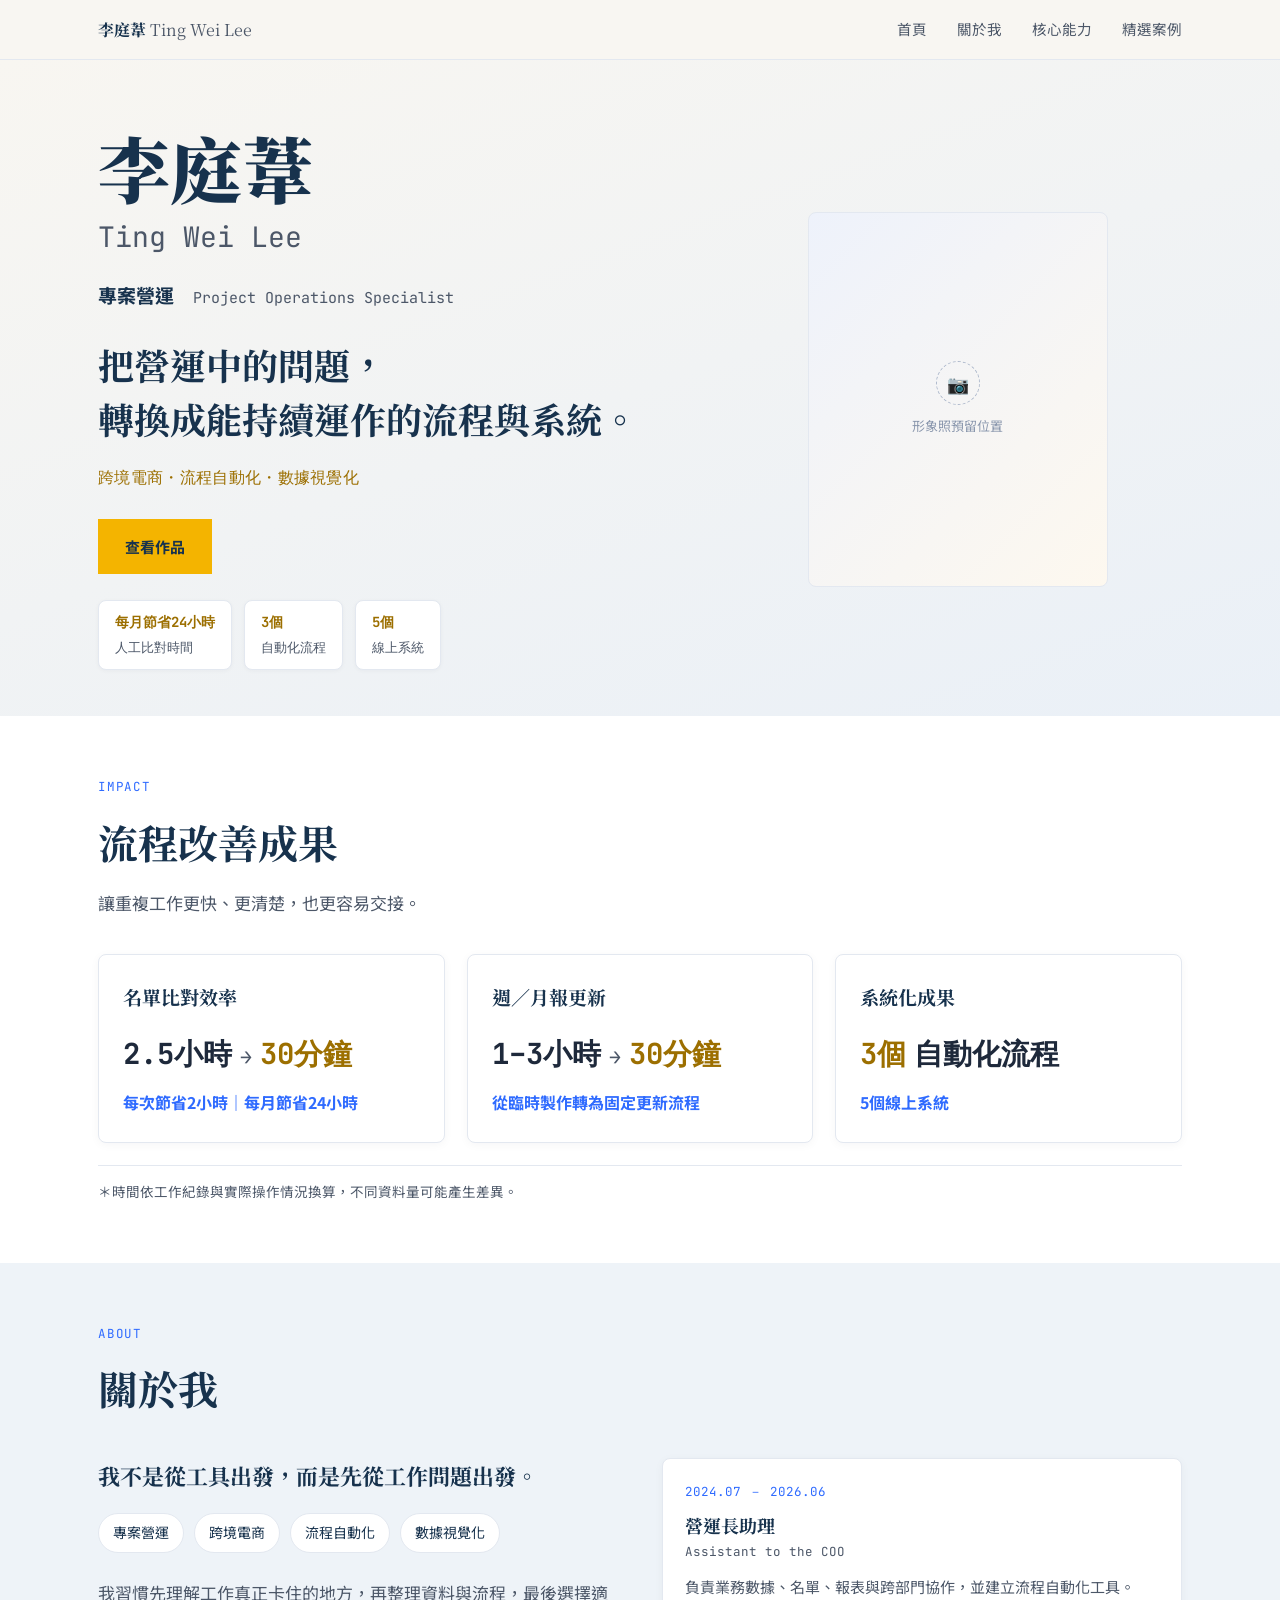
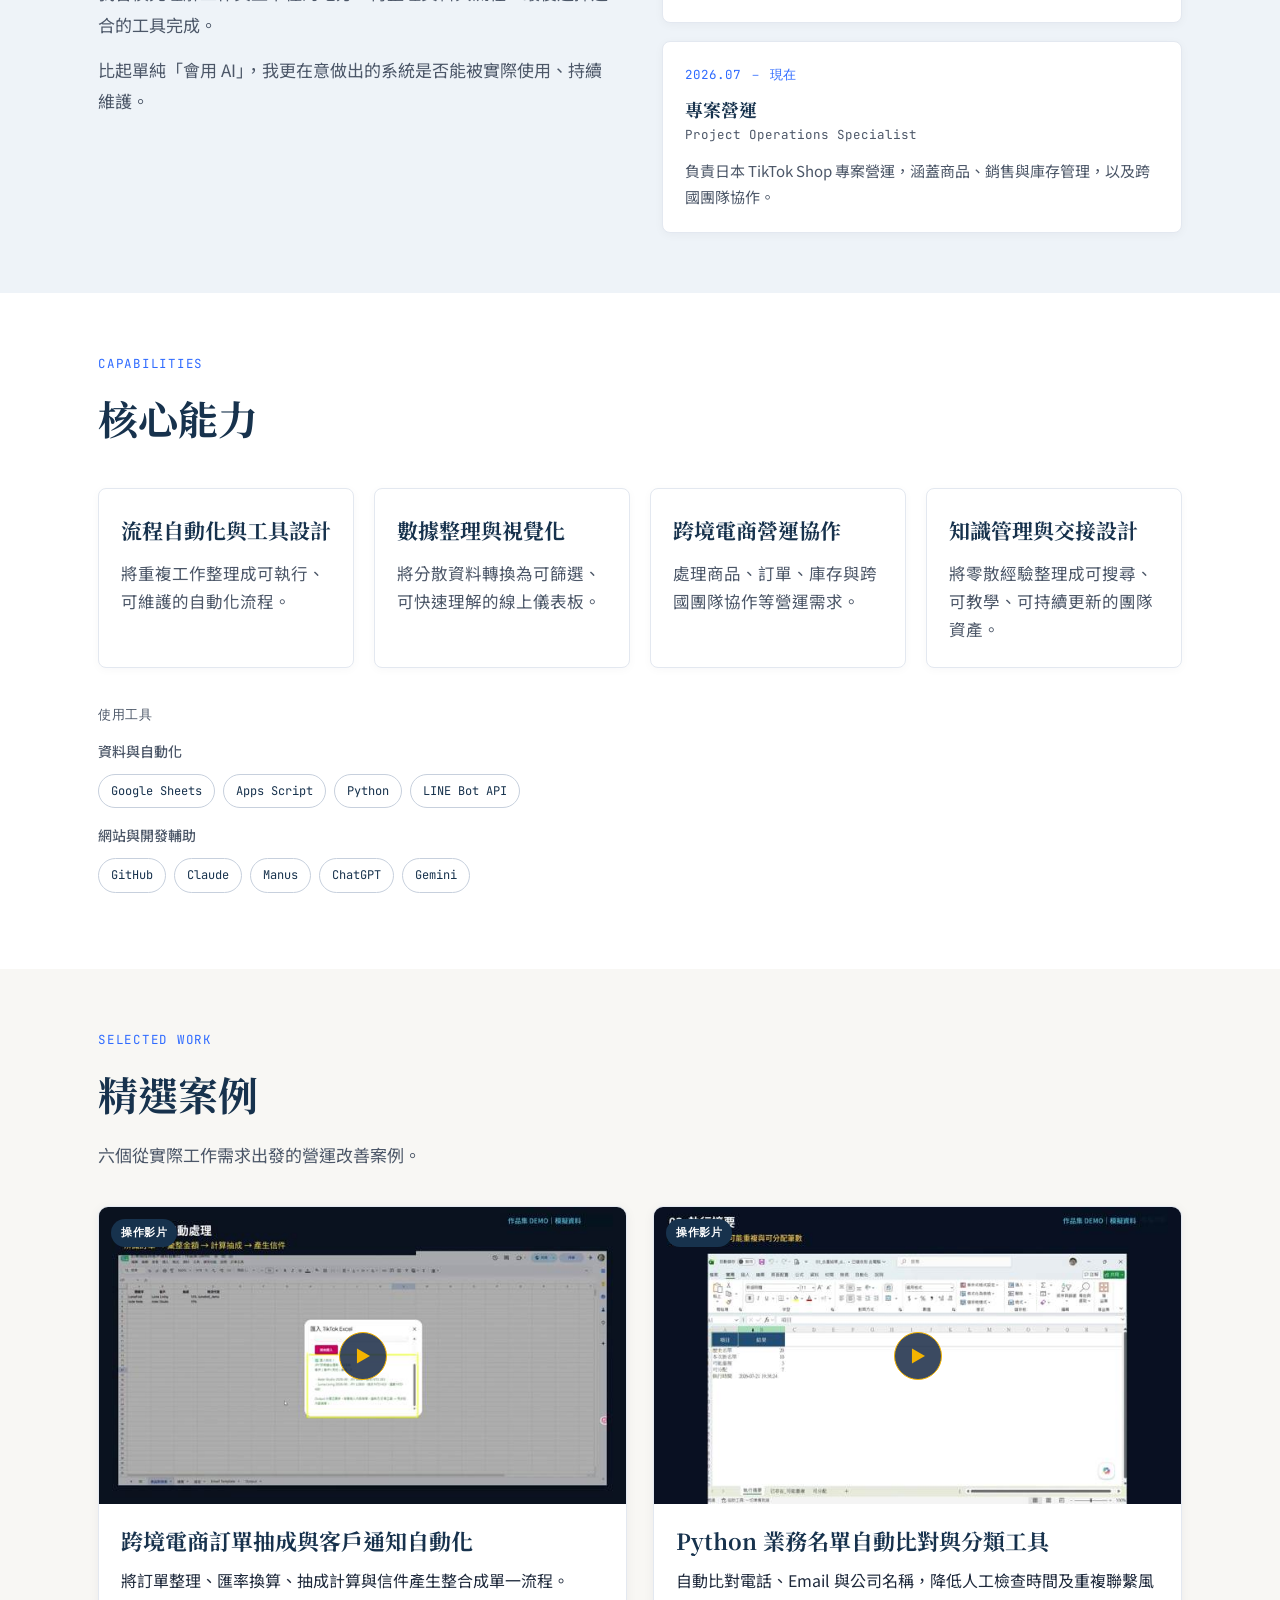
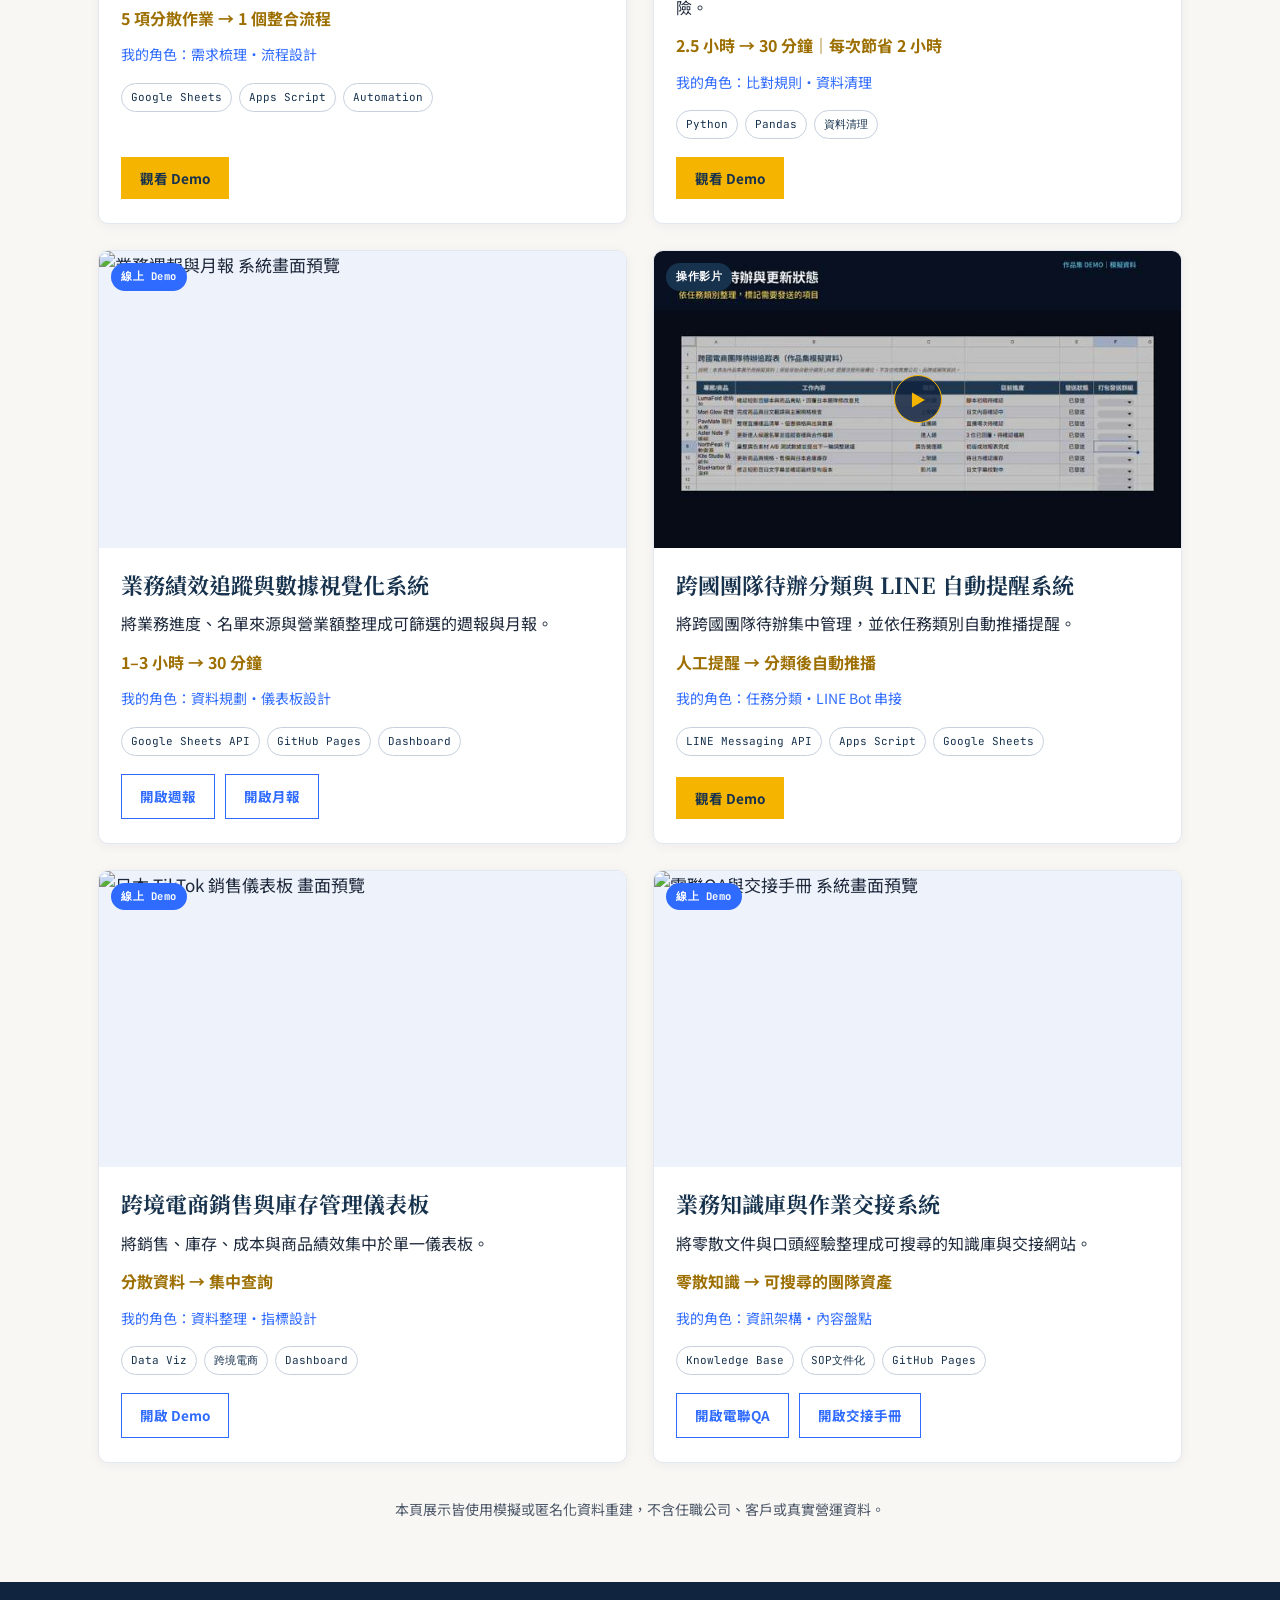
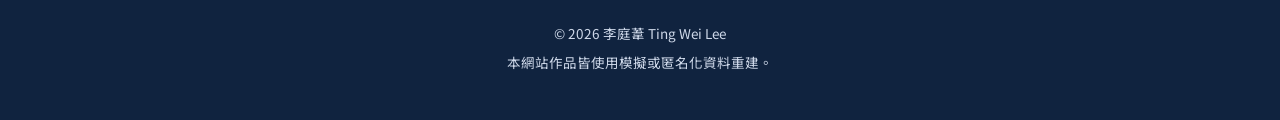
==== commit 9b1bb4e0: "Add files via upload" ====
--- a/index.html
+++ b/index.html
@@ -10,11 +10,13 @@
   :root{
     --navy:#17324D;
     --navy-deep:#10233F;
-    --bg-main:#F7F8FC;
-    --bg-alt:#EEF3F8;
-    --card:#FFFFFF;
+    --bg-hero-1:#F8F6F1;
+    --bg-hero-2:#EAF0F7;
+    --bg-white:#FFFFFF;
+    --bg-alt-blue:#EEF3F8;
+    --bg-projects:#F8F7F4;
     --text-main:#1E293B;
-    --text-sub:#5F6B7A;
+    --text-sub:#4C5768;
     --amber:#F4B400;
     --amber-deep:#9c6f00;
     --blue:#2F6BFF;
@@ -22,16 +24,16 @@
   }
   *{box-sizing:border-box; margin:0; padding:0;}
   html{scroll-behavior:smooth;}
-  body{background:var(--bg-main); color:var(--text-main); font-family:'Noto Sans TC',sans-serif; font-weight:400; line-height:1.7; font-size:17px; -webkit-font-smoothing:antialiased;}
+  body{background:var(--bg-white); color:var(--text-main); font-family:'Noto Sans TC',sans-serif; font-weight:400; line-height:1.7; font-size:17px; -webkit-font-smoothing:antialiased;}
   ::selection{background:var(--amber); color:var(--navy);}
   a{color:inherit;}
   .mono{font-family:'JetBrains Mono',monospace;}
   .wrap{max-width:1140px; margin:0 auto; padding:0 28px;}
-  a:focus-visible, button:focus-visible, summary:focus-visible{outline:2px solid var(--blue); outline-offset:3px;}
+  a:focus-visible, button:focus-visible{outline:2px solid var(--blue); outline-offset:3px;}
   @media (prefers-reduced-motion: reduce){ *{animation-duration:.01ms !important; transition-duration:.01ms !important; scroll-behavior:auto !important;} }
   img{max-width:100%; display:block;}
 
-  header.nav{position:sticky; top:0; z-index:60; background:rgba(247,248,252,.92); backdrop-filter:blur(8px); border-bottom:1px solid var(--border);}
+  header.nav{position:sticky; top:0; z-index:60; background:rgba(248,246,241,.92); backdrop-filter:blur(8px); border-bottom:1px solid var(--border);}
   .nav-inner{display:flex; align-items:center; justify-content:space-between; padding:16px 28px; max-width:1140px; margin:0 auto;}
   .nav-name{font-family:'Noto Serif TC',serif; font-weight:700; font-size:16px; color:var(--navy);}
   .nav-links{display:flex; gap:30px; list-style:none; font-size:14.5px; color:var(--text-sub);}
@@ -40,17 +42,16 @@
   @media (max-width:680px){.nav-links{display:none;}}
 
   /* hero */
-  .hero{background:linear-gradient(160deg, #F7F8FC 0%, #EEF3F8 55%, #F5F1EA 100%); padding:70px 0 48px;}
-  .hero-grid{display:grid; grid-template-columns:1.15fr 0.85fr; gap:52px; align-items:center;}
+  .hero{background:linear-gradient(160deg, var(--bg-hero-1) 0%, var(--bg-hero-2) 100%); padding:68px 0 46px;}
+  .hero-grid{display:grid; grid-template-columns:1.3fr 1fr; gap:52px; align-items:center;}
   @media (max-width:900px){.hero-grid{grid-template-columns:1fr; gap:36px;}}
-  .eyebrow{font-family:'JetBrains Mono',monospace; font-size:12.5px; letter-spacing:.14em; color:var(--amber-deep); text-transform:uppercase; margin-bottom:18px; display:flex; align-items:center; gap:10px;}
-  .eyebrow::before{content:''; width:22px; height:1px; background:var(--amber-deep); display:inline-block;}
-  .hero-name{font-family:'Noto Serif TC',serif; font-weight:700; font-size:19px; color:var(--navy); margin-bottom:6px;}
-  .hero-role{font-size:14px; color:var(--text-sub); margin-bottom:24px;}
+  .hero-zh-name{font-family:'Noto Serif TC',serif; font-weight:900; font-size:clamp(46px,7vw,72px); color:var(--navy); line-height:1.1; margin-bottom:6px;}
+  .hero-en-name{font-family:'JetBrains Mono',monospace; font-size:clamp(18px,2.2vw,30px); color:var(--text-sub); margin-bottom:18px;}
+  .hero-role{font-size:19px; margin-bottom:26px;}
   .hero-role .zh{font-weight:700; color:var(--navy);}
-  .hero-role .en{font-family:'JetBrains Mono',monospace; font-size:12.5px;}
-  h1.title{font-family:'Noto Serif TC',serif; font-weight:900; font-size:clamp(30px,4.2vw,42px); line-height:1.45; color:var(--navy); margin-bottom:20px;}
-  .lede{color:var(--text-sub); font-size:17px; max-width:52ch; margin-bottom:28px; line-height:1.8;}
+  .hero-role .en{font-family:'JetBrains Mono',monospace; font-size:15px; color:var(--text-sub);}
+  .hero-belief{font-family:'Noto Serif TC',serif; font-weight:700; font-size:clamp(24px,3vw,36px); line-height:1.5; color:var(--navy); margin-bottom:18px;}
+  .hero-domain{font-family:'JetBrains Mono',monospace; font-size:16px; color:var(--amber-deep); margin-bottom:28px; letter-spacing:.02em;}
   .btn{font-family:'Noto Sans TC',sans-serif; font-weight:700; font-size:15px; padding:14px 26px; border:1px solid transparent; text-decoration:none; display:inline-flex; align-items:center; gap:8px; transition:all .2s; background:none; cursor:pointer;}
   .btn.primary{background:var(--amber); color:var(--navy);}
   .btn.primary:hover{background:#ffca28;}
@@ -64,34 +65,34 @@
   .hero-badge b{color:var(--amber-deep); font-family:'JetBrains Mono',monospace; font-size:14px; display:block; margin-bottom:2px;}
   @media (max-width:520px){.hero-badges{gap:10px;} .hero-badge{flex:1 1 45%;}}
 
-  .headshot-wrap{position:relative; aspect-ratio:4/5; width:100%; max-width:320px; margin:0 auto; border-radius:8px; overflow:hidden; background:linear-gradient(135deg,#eef2fb 0%,#fdf8ef 100%); border:1px solid var(--border);}
+  .headshot-wrap{position:relative; aspect-ratio:4/5; width:100%; max-width:300px; margin:0 auto; border-radius:8px; overflow:hidden; background:linear-gradient(135deg,#eef2fb 0%,#fdf8ef 100%); border:1px solid var(--border);}
   .headshot-wrap img{width:100%; height:100%; object-fit:cover;}
   .headshot-placeholder{position:absolute; inset:0; display:flex; flex-direction:column; align-items:center; justify-content:center; gap:10px; color:#8a97ad; font-size:13px; text-align:center; padding:20px;}
   .headshot-placeholder .icon{width:44px; height:44px; border:1.5px dashed #aeb9cc; border-radius:50%; display:flex; align-items:center; justify-content:center; font-size:18px;}
 
-  section{padding:64px 0;}
-  .section-head{margin-bottom:38px;}
+  section{padding:60px 0;}
+  .section-head{margin-bottom:36px;}
   .section-num{font-family:'JetBrains Mono',monospace; font-size:12.5px; color:var(--blue); margin-bottom:10px; letter-spacing:.06em;}
   h2.section-title{font-family:'Noto Serif TC',serif; font-weight:700; font-size:clamp(30px,4vw,40px); color:var(--navy);}
   .section-sub{color:var(--text-sub); font-size:17px; margin-top:12px; max-width:64ch; line-height:1.8;}
 
   /* results */
-  .results-grid{display:grid; grid-template-columns:repeat(auto-fit,minmax(280px,1fr)); gap:22px; margin-bottom:22px;}
-  .result-card{background:var(--card); border:1px solid var(--border); border-radius:8px; padding:28px 26px; box-shadow:0 2px 10px rgba(16,35,63,0.04);}
-  .result-card h3{font-family:'Noto Serif TC',serif; font-size:17px; color:var(--navy); margin-bottom:16px;}
-  .result-flow{font-family:'JetBrains Mono',monospace; font-size:21px; font-weight:700; color:var(--text-main); margin-bottom:10px; display:flex; align-items:baseline; gap:8px; flex-wrap:wrap;}
-  .result-flow .amber{color:var(--amber-deep);}
-  .result-flow .arrow{color:var(--text-sub); font-weight:400; font-size:16px;}
-  .result-save{font-size:14.5px; color:var(--blue); font-weight:700; margin-bottom:14px;}
-  .result-note{font-size:14px; color:var(--text-sub); line-height:1.7;}
+  section.results-section{background:var(--bg-white);}
+  .results-grid{display:grid; grid-template-columns:repeat(auto-fit,minmax(260px,1fr)); gap:22px; margin-bottom:22px;}
+  .result-card{background:var(--bg-white); border:1px solid var(--border); border-radius:8px; padding:26px 24px; box-shadow:0 2px 10px rgba(16,35,63,0.04);}
+  .result-card h3{font-family:'Noto Serif TC',serif; font-size:19px; color:var(--navy); margin-bottom:16px;}
+  .result-main{font-family:'JetBrains Mono',monospace; font-size:29px; font-weight:700; color:var(--text-main); margin-bottom:10px; display:flex; align-items:baseline; gap:8px; flex-wrap:wrap;}
+  .result-main .amber{color:var(--amber-deep);}
+  .result-main .arrow{color:var(--text-sub); font-weight:400; font-size:20px;}
+  .result-sub{font-size:16px; color:var(--blue); font-weight:700;}
   .results-footnote{font-size:13.5px; color:var(--text-sub); border-top:1px solid var(--border); padding-top:14px;}
 
   /* about */
-  section.about-section{background:var(--bg-alt);}
+  section.about-section{background:var(--bg-alt-blue);}
   .about-grid{display:grid; grid-template-columns:1fr 1fr; gap:44px; align-items:start;}
   @media (max-width:840px){.about-grid{grid-template-columns:1fr;}}
-  .about-belief{font-family:'Noto Serif TC',serif; font-size:20px; color:var(--navy); line-height:1.6; margin-bottom:22px; font-weight:700;}
-  .about-tags{display:flex; flex-wrap:wrap; gap:10px; margin-bottom:26px;}
+  .about-core{font-family:'Noto Serif TC',serif; font-size:22px; color:var(--navy); line-height:1.6; margin-bottom:20px; font-weight:700;}
+  .about-tags{display:flex; flex-wrap:wrap; gap:10px; margin-bottom:24px;}
   .about-tags span{font-size:14px; color:var(--navy); background:#fff; border:1px solid var(--border); padding:7px 14px; border-radius:20px;}
   .about-body p{font-size:17px; color:var(--text-sub); line-height:1.85; margin-bottom:14px;}
   .role-card{background:#fff; border:1px solid var(--border); border-radius:8px; padding:22px 22px; margin-bottom:18px; box-shadow:0 2px 10px rgba(16,35,63,0.04);}
@@ -102,17 +103,25 @@
   .role-desc{font-size:15px; color:var(--text-sub); line-height:1.75;}
 
   /* capabilities */
-  .cap-grid{display:grid; grid-template-columns:repeat(auto-fit,minmax(250px,1fr)); gap:20px; margin-bottom:30px;}
-  .cap-card{background:var(--card); border:1px solid var(--border); border-radius:8px; padding:26px 24px; box-shadow:0 2px 10px rgba(16,35,63,0.03);}
-  .cap-card h3{font-family:'Noto Serif TC',serif; font-size:17px; margin-bottom:10px; color:var(--navy);}
-  .cap-card p{font-size:16px; color:var(--text-sub); line-height:1.75;}
+  section.cap-section{background:var(--bg-white);}
+  .cap-grid{display:grid; grid-template-columns:repeat(4,1fr); gap:20px; margin-bottom:36px;}
+  @media (max-width:980px){.cap-grid{grid-template-columns:repeat(2,1fr);}}
+  @media (max-width:560px){.cap-grid{grid-template-columns:1fr;}}
+  .cap-card{background:var(--bg-white); border:1px solid var(--border); border-radius:8px; padding:24px 22px; box-shadow:0 2px 10px rgba(16,35,63,0.03);}
+  .cap-card h3{font-family:'Noto Serif TC',serif; font-size:21px; margin-bottom:10px; color:var(--navy);}
+  .cap-card p{font-size:16.5px; color:var(--text-sub); line-height:1.7;}
+
+  .tools-label{font-family:'JetBrains Mono',monospace; font-size:13px; color:var(--text-sub); letter-spacing:.05em; margin-bottom:14px; text-transform:uppercase;}
+  .tools-group{margin-bottom:16px;}
+  .tools-group-title{font-size:14px; color:var(--text-sub); margin-bottom:10px; font-weight:500;}
   .tool-tags{display:flex; flex-wrap:wrap; gap:8px;}
-  .tool-tags span{font-family:'JetBrains Mono',monospace; font-size:11.5px; color:#8a97ad; border:1px solid var(--border); padding:5px 11px; border-radius:20px; background:#fff;}
+  .tool-tags span{font-family:'JetBrains Mono',monospace; font-size:12px; color:var(--navy); border:1px solid #c7d0dd; padding:6px 12px; border-radius:20px; background:var(--bg-white);}
 
   /* projects */
-  section.projects-section{background:#fff;}
-  .proj-grid{display:grid; grid-template-columns:repeat(auto-fit,minmax(400px,1fr)); gap:26px;}
-  .proj-card{border:1px solid var(--border); background:var(--card); border-radius:10px; overflow:hidden; display:flex; flex-direction:column; box-shadow:0 2px 12px rgba(16,35,63,0.05); transition:box-shadow .2s;}
+  section.projects-section{background:var(--bg-projects);}
+  .proj-grid{display:grid; grid-template-columns:repeat(2,1fr); gap:26px; align-items:stretch;}
+  @media (max-width:820px){.proj-grid{grid-template-columns:1fr;}}
+  .proj-card{border:1px solid var(--border); background:var(--bg-white); border-radius:10px; overflow:hidden; display:flex; flex-direction:column; box-shadow:0 2px 12px rgba(16,35,63,0.05); transition:box-shadow .2s;}
   .proj-card:hover{box-shadow:0 6px 20px rgba(16,35,63,0.09);}
   .proj-thumb{position:relative; aspect-ratio:16/9; background:#eef2fb; display:flex; align-items:center; justify-content:center; cursor:pointer; overflow:hidden;}
   .proj-thumb img{width:100%; height:100%; object-fit:cover; display:block;}
@@ -121,32 +130,16 @@
   .type-badge{position:absolute; top:12px; left:12px; font-family:'JetBrains Mono',monospace; font-size:10.5px; letter-spacing:.05em; padding:5px 10px; border-radius:20px; z-index:2; font-weight:700;}
   .type-badge.video{color:#fff; background:var(--navy);}
   .type-badge.link{color:#fff; background:var(--blue);}
-  .proj-body{padding:22px 22px 24px;}
+  .proj-body{padding:22px 22px 24px; display:flex; flex-direction:column; flex:1;}
   .proj-body h3{font-family:'Noto Serif TC',serif; font-size:22px; color:var(--navy); margin-bottom:10px; line-height:1.4;}
-  .proj-value{font-size:16px; color:var(--text-main); font-weight:500; margin-bottom:14px; line-height:1.7;}
-  .headline-result{background:#fdf8ea; border-left:3px solid var(--amber); border-radius:4px; padding:12px 14px; margin-bottom:14px; font-size:16px; font-weight:700; color:var(--amber-deep); line-height:1.6;}
+  .proj-value{font-size:16px; color:var(--text-main); margin-bottom:12px; line-height:1.7;}
+  .headline-result{font-size:16px; font-weight:700; color:var(--amber-deep); margin-bottom:12px; line-height:1.6;}
   .proj-role-brief{font-size:14px; color:var(--blue); margin-bottom:16px; line-height:1.7;}
-  .proj-actions{display:flex; gap:10px; flex-wrap:wrap; margin-bottom:14px;}
-
-  details.proj-detail summary{cursor:pointer; font-size:14.5px; color:var(--navy); font-weight:700; list-style:none; display:flex; align-items:center; gap:6px; padding:10px 0; border-top:1px solid var(--border);}
-  details.proj-detail summary::-webkit-details-marker{display:none;}
-  details.proj-detail summary::after{content:'查看完整案例'; }
-  details.proj-detail[open] summary::after{content:'收合案例內容';}
-  details.proj-detail summary::before{content:'▸'; color:var(--blue); transition:transform .2s;}
-  details.proj-detail[open] summary::before{transform:rotate(90deg);}
-  .detail-body{padding-top:6px;}
-  .flow-block{margin-bottom:14px;}
-  .flow-label{font-family:'JetBrains Mono',monospace; font-size:11.5px; color:var(--text-sub); letter-spacing:.05em; margin-bottom:6px; text-transform:uppercase;}
-  .flow-text{font-size:16px; color:var(--text-sub); line-height:1.75;}
-  .flow-text.after{color:var(--text-main);}
-  .flow-text .arrow{color:#aeb9cc; margin:0 4px;}
-  .full-result{font-size:16px; color:var(--text-main); line-height:1.7; margin-bottom:14px;}
-  .full-result b{color:var(--amber-deep);}
-  .proj-role-full{font-size:14px; color:var(--blue); margin:14px 0; line-height:1.7;}
-  .stack{display:flex; flex-wrap:wrap; gap:7px;}
-  .stack span{font-family:'JetBrains Mono',monospace; font-size:11px; color:var(--amber-deep); border:1px solid #ecd48f; background:#fdf8ea; padding:4px 9px; border-radius:20px;}
-
-  .other-note{margin-top:34px; font-size:14px; color:var(--text-sub); text-align:center; line-height:1.8;}
+  .stack{display:flex; flex-wrap:wrap; gap:7px; margin-bottom:18px;}
+  .stack span{font-family:'JetBrains Mono',monospace; font-size:11px; color:var(--navy); border:1px solid #c7d0dd; background:var(--bg-white); padding:4px 9px; border-radius:20px;}
+  .proj-actions{display:flex; gap:10px; flex-wrap:wrap; margin-top:auto;}
+
+  .privacy-footnote{margin-top:34px; font-size:14px; color:var(--text-sub); text-align:center; line-height:1.8;}
 
   footer{background:var(--navy-deep); color:#cfd9ea; padding:40px 0; text-align:center;}
   footer p{font-size:13.5px; margin-bottom:6px;}
@@ -162,7 +155,6 @@
   .modal-foot{padding:12px 18px; font-size:12.5px; color:#cfd9ea; background:var(--navy-deep);}
 
   @media (max-width:560px){
-    .proj-grid, .cap-grid, .results-grid{grid-template-columns:1fr;}
     .wrap{padding:0 20px;}
     .proj-body{padding:20px 20px 22px;}
     body{font-size:16px;}
@@ -186,14 +178,12 @@
 <section class="hero" id="hero">
   <div class="wrap hero-grid">
     <div>
-      <div class="eyebrow">Project Operations × Automation</div>
-      <div class="hero-name">李庭葦 Ting Wei Lee</div>
+      <div class="hero-zh-name">李庭葦</div>
+      <div class="hero-en-name">Ting Wei Lee</div>
       <div class="hero-role"><span class="zh">專案營運</span>　<span class="en">Project Operations Specialist</span></div>
-      <h1 class="title">把營運現場的問題，<br>轉換成真正能使用的系統。</h1>
-      <p class="lede">
-        從營運支援、業務數據到日本 TikTok Shop 專案，我擅長理解實際工作痛點，將分散的資料、重複流程與團隊協作，整理成更清楚、更有效率的營運系統。
-      </p>
-      <a class="btn primary" href="#projects">查看精選案例</a>
+      <div class="hero-belief">把營運中的問題，<br>轉換成能持續運作的流程與系統。</div>
+      <div class="hero-domain">跨境電商・流程自動化・數據視覺化</div>
+      <a class="btn primary" href="#projects">查看作品</a>
 
       <div class="hero-badges mono">
         <div class="hero-badge"><b>每月節省24小時</b>人工比對時間</div>
@@ -216,31 +206,28 @@
   </div>
 </section>
 
-<section id="results">
+<section id="results" class="results-section">
   <div class="wrap">
     <div class="section-head">
-      <div class="section-num">流程改善成果</div>
-      <h2 class="section-title">讓營運工作更快、更清楚，也更容易交接</h2>
-      <p class="section-sub">我從實際營運工作中找出重複、分散或容易出錯的環節，重新整理成更有效率的工作方式。</p>
+      <div class="section-num">IMPACT</div>
+      <h2 class="section-title">流程改善成果</h2>
+      <p class="section-sub">讓重複工作更快、更清楚，也更容易交接。</p>
     </div>
     <div class="results-grid">
       <div class="result-card">
-        <h3>名單人工比對</h3>
-        <div class="result-flow">2.5小時 <span class="arrow">→</span> <span class="amber">30分鐘</span></div>
-        <div class="result-save">每次節省2小時</div>
-        <div class="result-note">每月執行12次，換算每月節省24小時人工比對時間。</div>
+        <h3>名單比對效率</h3>
+        <div class="result-main">2.5小時 <span class="arrow">→</span> <span class="amber">30分鐘</span></div>
+        <div class="result-sub">每次節省2小時｜每月節省24小時</div>
       </div>
       <div class="result-card">
         <h3>週／月報更新</h3>
-        <div class="result-flow">1–3小時 <span class="arrow">→</span> <span class="amber">30分鐘</span></div>
-        <div class="result-save">建立固定更新流程</div>
-        <div class="result-note">將人工彙整、圖表製作與網站更新，轉換為固定資料匯入及更新流程。</div>
+        <div class="result-main">1–3小時 <span class="arrow">→</span> <span class="amber">30分鐘</span></div>
+        <div class="result-sub">從臨時製作轉為固定更新流程</div>
       </div>
       <div class="result-card">
-        <h3>營運流程系統化</h3>
-        <div class="result-flow"><span class="amber">3個</span>自動化操作 Demo</div>
-        <div class="result-save">5個線上系統展示</div>
-        <div class="result-note">涵蓋資料比對、報表視覺化、客戶結算、團隊提醒、庫存管理與知識傳承。</div>
+        <h3>系統化成果</h3>
+        <div class="result-main"><span class="amber">3個</span>自動化流程</div>
+        <div class="result-sub">5個線上系統</div>
       </div>
     </div>
     <p class="results-footnote">＊時間依工作紀錄與實際操作情況換算，不同資料量可能產生差異。</p>
@@ -255,14 +242,13 @@
     </div>
     <div class="about-grid">
       <div>
-        <div class="about-belief">把營運中的問題，轉換成能持續運作的流程與系統。</div>
+        <div class="about-core">我不是從工具出發，而是先從工作問題出發。</div>
         <div class="about-tags">
-          <span>專案營運</span><span>跨境電商</span><span>日本 TikTok Shop</span><span>流程自動化</span><span>數據視覺化</span>
+          <span>專案營運</span><span>跨境電商</span><span>流程自動化</span><span>數據視覺化</span>
         </div>
         <div class="about-body">
-          <p>2024年加入跨境電商代營運公司，從營運長助理開始，負責業務數據、名單管理、報表與跨部門協作。</p>
-          <p>工作中開始運用 Google Sheets、Apps Script 與 Python，將重複工作轉換成可實際使用的系統。</p>
-          <p>2026年7月轉任專案營運，現階段專注日本 TikTok Shop 專案與跨國營運協作。</p>
+          <p>我習慣先理解工作真正卡住的地方，再整理資料與流程，最後選擇適合的工具完成。</p>
+          <p>比起單純「會用 AI」，我更在意做出的系統是否能被實際使用、持續維護。</p>
         </div>
       </div>
       <div>
@@ -270,7 +256,7 @@
           <div class="role-period">2024.07 － 2026.06</div>
           <div class="role-title-zh">營運長助理</div>
           <div class="role-title-en">Assistant to the COO</div>
-          <div class="role-desc">負責營運支援、業務數據、名單與報表管理，並從日常工作中開始建立流程自動化工具。</div>
+          <div class="role-desc">負責業務數據、名單、報表與跨部門協作，並建立流程自動化工具。</div>
         </div>
         <div class="role-card">
           <div class="role-period">2026.07 － 現在</div>
@@ -283,7 +269,7 @@
   </div>
 </section>
 
-<section id="capabilities">
+<section id="capabilities" class="cap-section">
   <div class="wrap">
     <div class="section-head">
       <div class="section-num">CAPABILITIES</div>
@@ -292,23 +278,34 @@
     <div class="cap-grid">
       <div class="cap-card">
         <h3>流程自動化與工具設計</h3>
-        <p>從需求梳理、資料結構規劃到流程邏輯設計，將重複性人工作業轉換為可重複執行的系統。</p>
+        <p>將重複工作整理成可執行、可維護的自動化流程。</p>
       </div>
       <div class="cap-card">
         <h3>數據整理與視覺化</h3>
-        <p>將分散於不同表格的業務、銷售與營運資料，整理成可篩選、可即時查詢的線上儀表板。</p>
+        <p>將分散資料轉換為可篩選、可快速理解的線上儀表板。</p>
       </div>
       <div class="cap-card">
         <h3>跨境電商營運協作</h3>
-        <p>具備 TikTok Shop、日本市場及跨團隊專案協作經驗，理解商品、訂單、庫存、成本與團隊溝通的實際需求。</p>
+        <p>處理商品、訂單、庫存與跨國團隊協作等營運需求。</p>
       </div>
       <div class="cap-card">
-        <h3>SOP、知識庫與交接設計</h3>
-        <p>將依賴口頭說明與個人經驗的工作內容，整理成可搜尋、可教學、可持續維護的團隊資產。</p>
-      </div>
-    </div>
-    <div class="tool-tags mono">
-      <span>Google Sheets</span><span>Apps Script</span><span>Python</span><span>LINE Bot API</span><span>GitHub Pages</span><span>AI 開發工具</span>
+        <h3>知識管理與交接設計</h3>
+        <p>將零散經驗整理成可搜尋、可教學、可持續更新的團隊資產。</p>
+      </div>
+    </div>
+
+    <div class="tools-label">使用工具</div>
+    <div class="tools-group">
+      <div class="tools-group-title">資料與自動化</div>
+      <div class="tool-tags mono">
+        <span>Google Sheets</span><span>Apps Script</span><span>Python</span><span>LINE Bot API</span>
+      </div>
+    </div>
+    <div class="tools-group">
+      <div class="tools-group-title">網站與開發輔助</div>
+      <div class="tool-tags mono">
+        <span>GitHub</span><span>Claude</span><span>Manus</span><span>ChatGPT</span><span>Gemini</span>
+      </div>
     </div>
   </div>
 </section>
@@ -318,7 +315,7 @@
     <div class="section-head">
       <div class="section-num">SELECTED WORK</div>
       <h2 class="section-title">精選案例</h2>
-      <p class="section-sub">🎬 操作示範＝流程自動化，以影片重現實際操作；🔗 線上 Demo＝可直接點擊瀏覽的網站。內容皆為模擬 / 匿名化資料。</p>
+      <p class="section-sub">六個從實際工作需求出發的營運改善案例。</p>
     </div>
 
     <div class="proj-grid">
@@ -326,209 +323,119 @@
       <!-- 1 訂單抽成自動化 -->
       <article class="proj-card">
         <div class="proj-thumb" data-video="order" role="button" tabindex="0" aria-label="播放 訂單抽成與客戶通知自動化 示範影片">
-          <span class="type-badge video mono">🎬 操作示範</span>
+          <span class="type-badge video mono">操作影片</span>
           <img src="assets/posters/order.jpg" alt="訂單抽成自動化 操作畫面預覽">
           <span class="play-btn">▶</span>
         </div>
         <div class="proj-body">
           <h3>跨境電商訂單抽成與客戶通知自動化</h3>
-          <p class="proj-value">將訂單整理、匯率換算、抽成計算、信件產生與內部同步，整合為單一操作流程。</p>
+          <p class="proj-value">將訂單整理、匯率換算、抽成計算與信件產生整合成單一流程。</p>
           <div class="headline-result">5 項分散作業 → 1 個整合流程</div>
           <div class="proj-role-brief">我的角色：需求梳理・流程設計</div>
+          <div class="stack"><span>Google Sheets</span><span>Apps Script</span><span>Automation</span></div>
           <div class="proj-actions">
-            <button class="btn small primary" data-video="order">▶ 觀看示範影片</button>
+            <button class="btn small primary" data-video="order">觀看 Demo</button>
           </div>
-          <details class="proj-detail">
-            <summary></summary>
-            <div class="detail-body">
-              <div class="flow-block">
-                <div class="flow-label">原本流程</div>
-                <div class="flow-text">人工整理訂單<span class="arrow">→</span>查詢匯率<span class="arrow">→</span>計算抽成<span class="arrow">→</span>撰寫不同客戶的結算信件<span class="arrow">→</span>更新內部表單</div>
-              </div>
-              <div class="flow-block">
-                <div class="flow-label">改善後流程</div>
-                <div class="flow-text after">匯入訂單<span class="arrow">→</span>系統依客戶及商品規則自動計算<span class="arrow">→</span>產生通知信件及附件<span class="arrow">→</span>同步內部資料</div>
-              </div>
-              <div class="full-result"><b>5 項分散作業 → 1 個整合流程</b></div>
-              <div class="proj-role-full">我的角色：需求梳理、資料結構規劃、客戶辨識規則、匯率與抽成邏輯、Email Template、測試與迭代</div>
-              <div class="stack"><span>Google Sheets</span><span>Apps Script</span><span>Automation</span></div>
-            </div>
-          </details>
         </div>
       </article>
 
       <!-- 2 Python 名單去重 -->
       <article class="proj-card">
         <div class="proj-thumb" data-video="dedup" role="button" tabindex="0" aria-label="播放 名單自動去重工具 示範影片">
-          <span class="type-badge video mono">🎬 操作示範</span>
+          <span class="type-badge video mono">操作影片</span>
           <img src="assets/posters/dedup.jpg" alt="名單去重工具 操作畫面預覽">
           <span class="play-btn">▶</span>
         </div>
         <div class="proj-body">
           <h3>Python 業務名單自動比對與分類工具</h3>
-          <p class="proj-value">自動比對電話、Email 與公司名稱，降低人工逐筆檢查時間及重複聯繫風險。</p>
-          <div class="headline-result">2.5 小時 → 30 分鐘・每次節省 2 小時</div>
-          <div class="proj-role-brief">我的角色：比對規則設計・資料清理</div>
+          <p class="proj-value">自動比對電話、Email 與公司名稱，降低人工檢查時間及重複聯繫風險。</p>
+          <div class="headline-result">2.5 小時 → 30 分鐘｜每次節省 2 小時</div>
+          <div class="proj-role-brief">我的角色：比對規則・資料清理</div>
+          <div class="stack"><span>Python</span><span>Pandas</span><span>資料清理</span></div>
           <div class="proj-actions">
-            <button class="btn small primary" data-video="dedup">▶ 觀看示範影片</button>
+            <button class="btn small primary" data-video="dedup">觀看 Demo</button>
           </div>
-          <details class="proj-detail">
-            <summary></summary>
-            <div class="detail-body">
-              <div class="flow-block">
-                <div class="flow-label">原本流程</div>
-                <div class="flow-text">開啟新名單及歷史資料<span class="arrow">→</span>人工逐筆搜尋電話、Email、公司名稱<span class="arrow">→</span>判斷是否重複<span class="arrow">→</span>手動分類可分配名單</div>
-              </div>
-              <div class="flow-block">
-                <div class="flow-label">改善後流程</div>
-                <div class="flow-text after">匯入 Excel<span class="arrow">→</span>Python 統一資料格式<span class="arrow">→</span>自動比對歷史名單<span class="arrow">→</span>輸出「可能重複」與「可分配」名單</div>
-              </div>
-              <div class="full-result"><b>2.5 小時／次 → 30 分鐘／次</b>　每次節省 2 小時，每月節省 24 小時</div>
-              <div class="proj-role-full">我的角色：比對規則設計、資料格式清理、公司名稱尾綴處理、分類邏輯、工具測試</div>
-              <div class="stack"><span>Python</span><span>Pandas</span><span>資料清理</span></div>
-            </div>
-          </details>
         </div>
       </article>
 
       <!-- 3 業務績效視覺化 -->
       <article class="proj-card">
         <div class="proj-thumb static">
-          <span class="type-badge link mono">🔗 線上 Demo</span>
+          <span class="type-badge link mono">線上 Demo</span>
           <img src="assets/covers/sales-combo.jpg" alt="業務週報與月報 系統畫面預覽">
         </div>
         <div class="proj-body">
           <h3>業務績效追蹤與數據視覺化系統</h3>
-          <p class="proj-value">將分散的業務進度、名單來源、接觸狀態與營業額，整理成可篩選的週報及月報網站。</p>
+          <p class="proj-value">將業務進度、名單來源與營業額整理成可篩選的週報與月報。</p>
           <div class="headline-result">1–3 小時 → 30 分鐘</div>
-          <div class="proj-role-brief">我的角色：資料結構規劃・儀表板設計</div>
+          <div class="proj-role-brief">我的角色：資料規劃・儀表板設計</div>
+          <div class="stack"><span>Google Sheets API</span><span>GitHub Pages</span><span>Dashboard</span></div>
           <div class="proj-actions">
-            <a class="btn small outline" href="projects/sales-dashboard/" target="_blank" rel="noopener">查看業務週報 ↗</a>
-            <a class="btn small outline" href="projects/sales-monthly-report/" target="_blank" rel="noopener">查看業務月報 ↗</a>
+            <a class="btn small outline" href="projects/sales-dashboard/" target="_blank" rel="noopener">開啟週報</a>
+            <a class="btn small outline" href="projects/sales-monthly-report/" target="_blank" rel="noopener">開啟月報</a>
           </div>
-          <details class="proj-detail">
-            <summary></summary>
-            <div class="detail-body">
-              <div class="flow-block">
-                <div class="flow-label">原本流程</div>
-                <div class="flow-text">人工整理不同表格<span class="arrow">→</span>彙整數據<span class="arrow">→</span>製作圖表或截圖<span class="arrow">→</span>提供主管與會議使用</div>
-              </div>
-              <div class="flow-block">
-                <div class="flow-label">改善後流程</div>
-                <div class="flow-text after">更新資料來源<span class="arrow">→</span>依固定流程匯入<span class="arrow">→</span>更新線上儀表板<span class="arrow">→</span>主管直接依週次、狀態或人員查看</div>
-              </div>
-              <div class="full-result"><b>1–3 小時／次 → 30 分鐘／次</b>　從臨時製作報表，轉換為固定更新流程</div>
-              <div class="proj-role-full">我的角色：資料結構規劃、指標設計、數據匯入、網站介面規劃、測試與持續迭代</div>
-              <div class="stack"><span>Google Sheets API</span><span>GitHub Pages</span><span>Dashboard</span></div>
-            </div>
-          </details>
         </div>
       </article>
 
       <!-- 4 LINE 自動提醒 -->
       <article class="proj-card">
         <div class="proj-thumb" data-video="line" role="button" tabindex="0" aria-label="播放 跨國團隊待辦自動提醒 示範影片">
-          <span class="type-badge video mono">🎬 操作示範</span>
+          <span class="type-badge video mono">操作影片</span>
           <img src="assets/posters/line.jpg" alt="LINE 自動提醒 操作畫面預覽">
           <span class="play-btn">▶</span>
         </div>
         <div class="proj-body">
           <h3>跨國團隊待辦分類與 LINE 自動提醒系統</h3>
-          <p class="proj-value">將散落在對話紀錄中的跨國團隊待辦，轉換成可分類、可追蹤、可自動推播的管理流程。</p>
-          <div class="headline-result">人工整理與發送提醒 → 系統依分類自動推播</div>
-          <div class="proj-role-brief">我的角色：任務分類設計・LINE Bot 串接</div>
+          <p class="proj-value">將跨國團隊待辦集中管理，並依任務類別自動推播提醒。</p>
+          <div class="headline-result">人工提醒 → 分類後自動推播</div>
+          <div class="proj-role-brief">我的角色：任務分類・LINE Bot 串接</div>
+          <div class="stack"><span>LINE Messaging API</span><span>Apps Script</span><span>Google Sheets</span></div>
           <div class="proj-actions">
-            <button class="btn small primary" data-video="line">▶ 觀看示範影片</button>
+            <button class="btn small primary" data-video="line">觀看 Demo</button>
           </div>
-          <details class="proj-detail">
-            <summary></summary>
-            <div class="detail-body">
-              <div class="flow-block">
-                <div class="flow-label">原本流程</div>
-                <div class="flow-text">人工查看對話<span class="arrow">→</span>整理影片、上架、直播、達人與廣告待辦<span class="arrow">→</span>手動撰寫及傳送提醒</div>
-              </div>
-              <div class="flow-block">
-                <div class="flow-label">改善後流程</div>
-                <div class="flow-text after">Google Sheets 集中管理<span class="arrow">→</span>依任務類別整理<span class="arrow">→</span>Apps Script 判斷發送狀態<span class="arrow">→</span>LINE Bot 自動推播</div>
-              </div>
-              <div class="full-result"><b>人工整理與發送提醒 → 系統依分類自動推播</b></div>
-              <div class="proj-role-full">我的角色：需求梳理、任務分類設計、表格結構、LINE Bot 串接、提醒格式、流程測試</div>
-              <div class="stack"><span>LINE Messaging API</span><span>Apps Script</span><span>Google Sheets</span></div>
-            </div>
-          </details>
         </div>
       </article>
 
       <!-- 5 跨境電商儀表板 -->
       <article class="proj-card">
         <div class="proj-thumb static">
-          <span class="type-badge link mono">🔗 線上 Demo</span>
+          <span class="type-badge link mono">線上 Demo</span>
           <img src="assets/covers/tiktok-dashboard.jpg" alt="日本 TikTok 銷售儀表板 畫面預覽">
         </div>
         <div class="proj-body">
           <h3>跨境電商銷售與庫存管理儀表板</h3>
-          <p class="proj-value">將商品銷售、庫存、成本與平台績效集中呈現，協助快速查看商品表現及營運狀況。</p>
-          <div class="headline-result">分散資料 → 單一儀表板集中查詢</div>
+          <p class="proj-value">將銷售、庫存、成本與商品績效集中於單一儀表板。</p>
+          <div class="headline-result">分散資料 → 集中查詢</div>
           <div class="proj-role-brief">我的角色：資料整理・指標設計</div>
+          <div class="stack"><span>Data Viz</span><span>跨境電商</span><span>Dashboard</span></div>
           <div class="proj-actions">
-            <a class="btn small outline" href="https://japan-tiktok-sales-portfolio.fphzf6mqj9.chatgpt.site/" target="_blank" rel="noopener">開啟 Demo ↗</a>
+            <a class="btn small outline" href="https://japan-tiktok-sales-portfolio.fphzf6mqj9.chatgpt.site/" target="_blank" rel="noopener">開啟 Demo</a>
           </div>
-          <details class="proj-detail">
-            <summary></summary>
-            <div class="detail-body">
-              <div class="flow-block">
-                <div class="flow-label">原本流程</div>
-                <div class="flow-text">銷售、庫存、成本及利潤資訊分散<span class="arrow">→</span>人工切換表格<span class="arrow">→</span>逐項核對商品狀況</div>
-              </div>
-              <div class="flow-block">
-                <div class="flow-label">改善後流程</div>
-                <div class="flow-text after">集中整理資料<span class="arrow">→</span>依平台與商品分類<span class="arrow">→</span>使用單一儀表板查看營收占比、商品排行與庫存狀況</div>
-              </div>
-              <div class="full-result"><b>分散資料 → 單一儀表板集中查詢</b></div>
-              <div class="proj-role-full">我的角色：資料整理、欄位規劃、營運指標設計、銷售與庫存視覺化</div>
-              <div class="stack"><span>Data Viz</span><span>跨境電商</span><span>Dashboard</span></div>
-            </div>
-          </details>
         </div>
       </article>
 
       <!-- 6 知識庫與交接系統 -->
       <article class="proj-card">
         <div class="proj-thumb static">
-          <span class="type-badge link mono">🔗 線上 Demo</span>
+          <span class="type-badge link mono">線上 Demo</span>
           <img src="assets/covers/knowledge-combo.jpg" alt="電聯QA與交接手冊 系統畫面預覽">
         </div>
         <div class="proj-body">
           <h3>業務知識庫與作業交接系統</h3>
-          <p class="proj-value">將依賴口頭說明及零散文件的知識，整理成可搜尋、可教學、可持續維護的團隊資產。</p>
-          <div class="headline-result">口頭詢問與零散文件 → 可搜尋的知識庫與交接網站</div>
+          <p class="proj-value">將零散文件與口頭經驗整理成可搜尋的知識庫與交接網站。</p>
+          <div class="headline-result">零散知識 → 可搜尋的團隊資產</div>
           <div class="proj-role-brief">我的角色：資訊架構・內容盤點</div>
+          <div class="stack"><span>Knowledge Base</span><span>SOP文件化</span><span>GitHub Pages</span></div>
           <div class="proj-actions">
-            <a class="btn small outline" href="projects/qa-knowledge-base/" target="_blank" rel="noopener">查看電聯 QA ↗</a>
-            <a class="btn small outline" href="projects/handover-manual/" target="_blank" rel="noopener">查看交接手冊 ↗</a>
+            <a class="btn small outline" href="projects/qa-knowledge-base/" target="_blank" rel="noopener">開啟電聯QA</a>
+            <a class="btn small outline" href="projects/handover-manual/" target="_blank" rel="noopener">開啟交接手冊</a>
           </div>
-          <details class="proj-detail">
-            <summary></summary>
-            <div class="detail-body">
-              <div class="flow-block">
-                <div class="flow-label">原本流程</div>
-                <div class="flow-text">遇到問題時翻找文件<span class="arrow">→</span>詢問資深同事<span class="arrow">→</span>依個人經驗回答或交接</div>
-              </div>
-              <div class="flow-block">
-                <div class="flow-label">改善後流程</div>
-                <div class="flow-text after">依問題與作業類型分類<span class="arrow">→</span>使用網站搜尋<span class="arrow">→</span>直接查看 QA、流程、時程與注意事項</div>
-              </div>
-              <div class="full-result"><b>口頭詢問與零散文件 → 可搜尋的知識庫與交接網站</b></div>
-              <div class="proj-role-full">我的角色：內容盤點、資訊分類、QA 架構、流程拆解、網站化及持續維護</div>
-              <div class="stack"><span>Knowledge Base</span><span>SOP 文件化</span><span>GitHub Pages</span></div>
-            </div>
-          </details>
         </div>
       </article>
 
     </div>
 
-    <p class="other-note">本網站所有線上 Demo 與示範影片皆使用模擬或匿名化資料重建，不含任職公司、客戶或真實營運資料，僅重現系統架構與操作邏輯。</p>
+    <p class="privacy-footnote">本頁展示皆使用模擬或匿名化資料重建，不含任職公司、客戶或真實營運資料。</p>
   </div>
 </section>
 
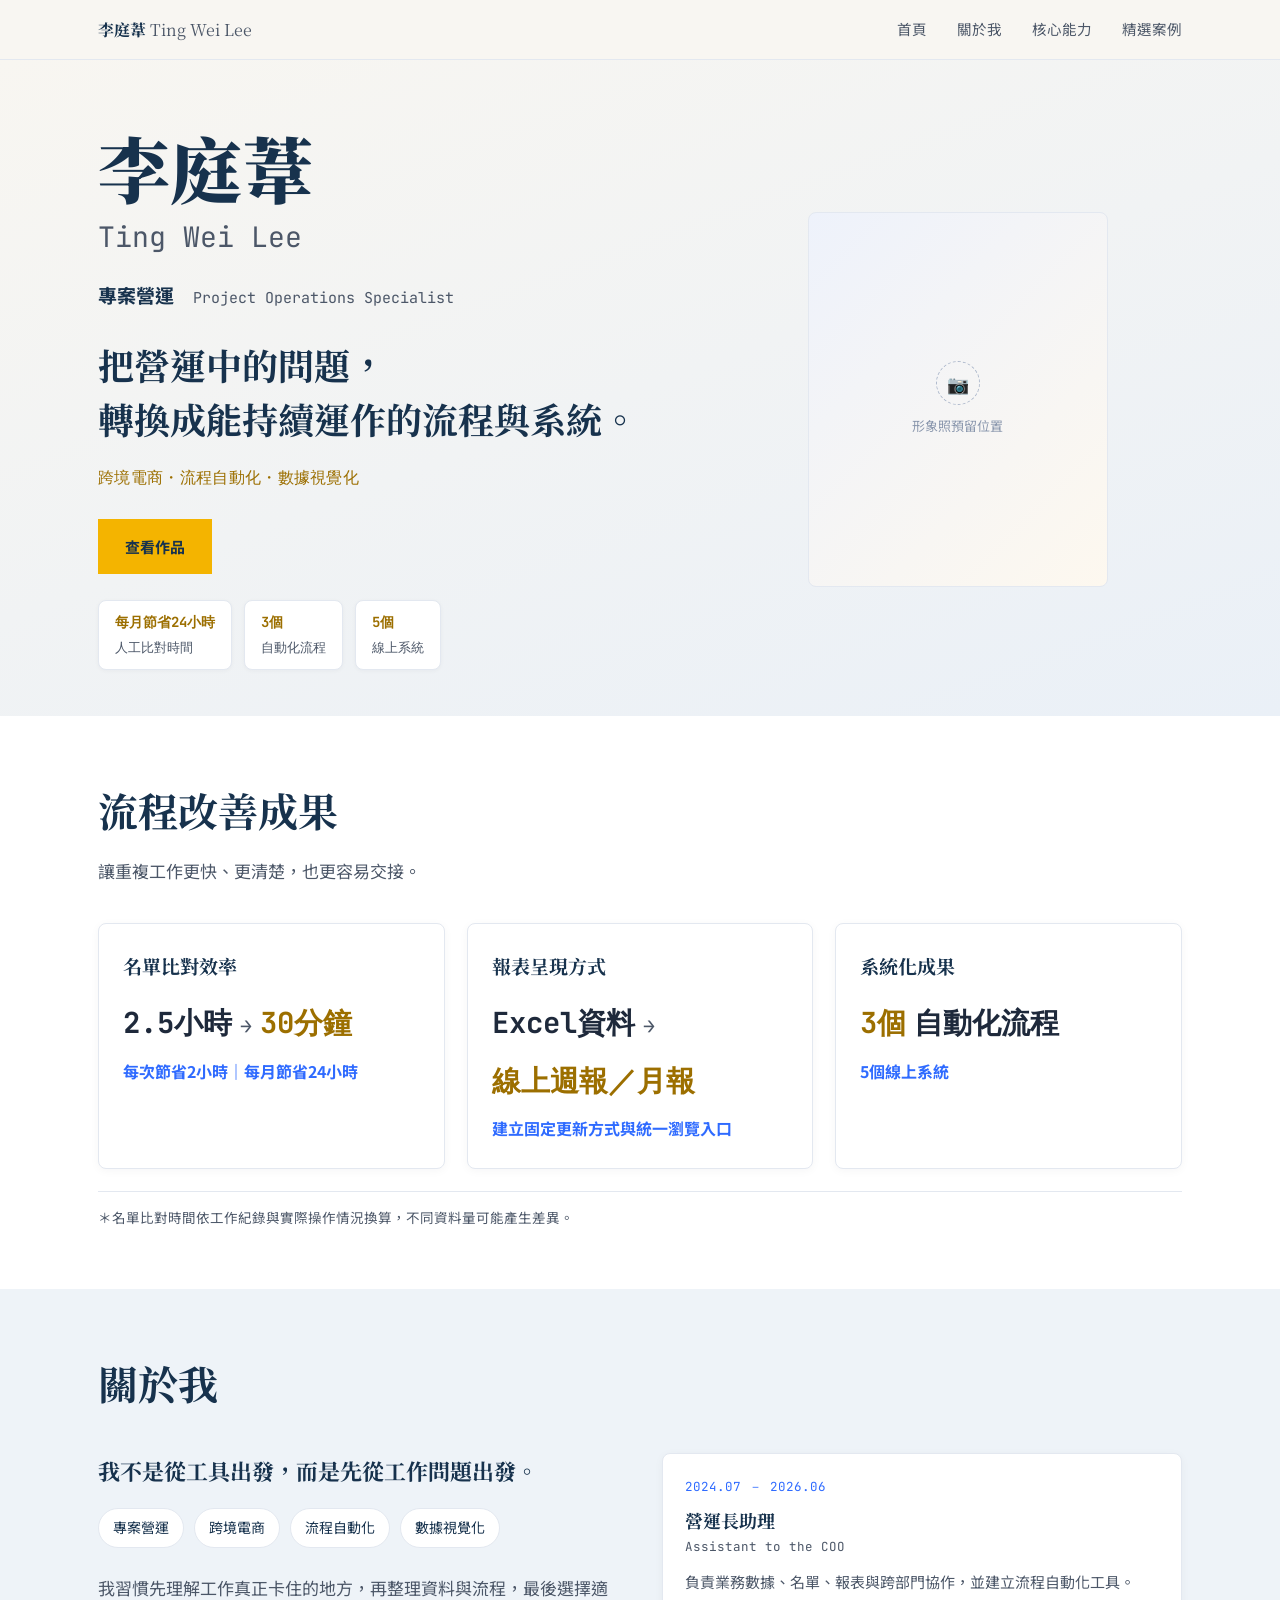
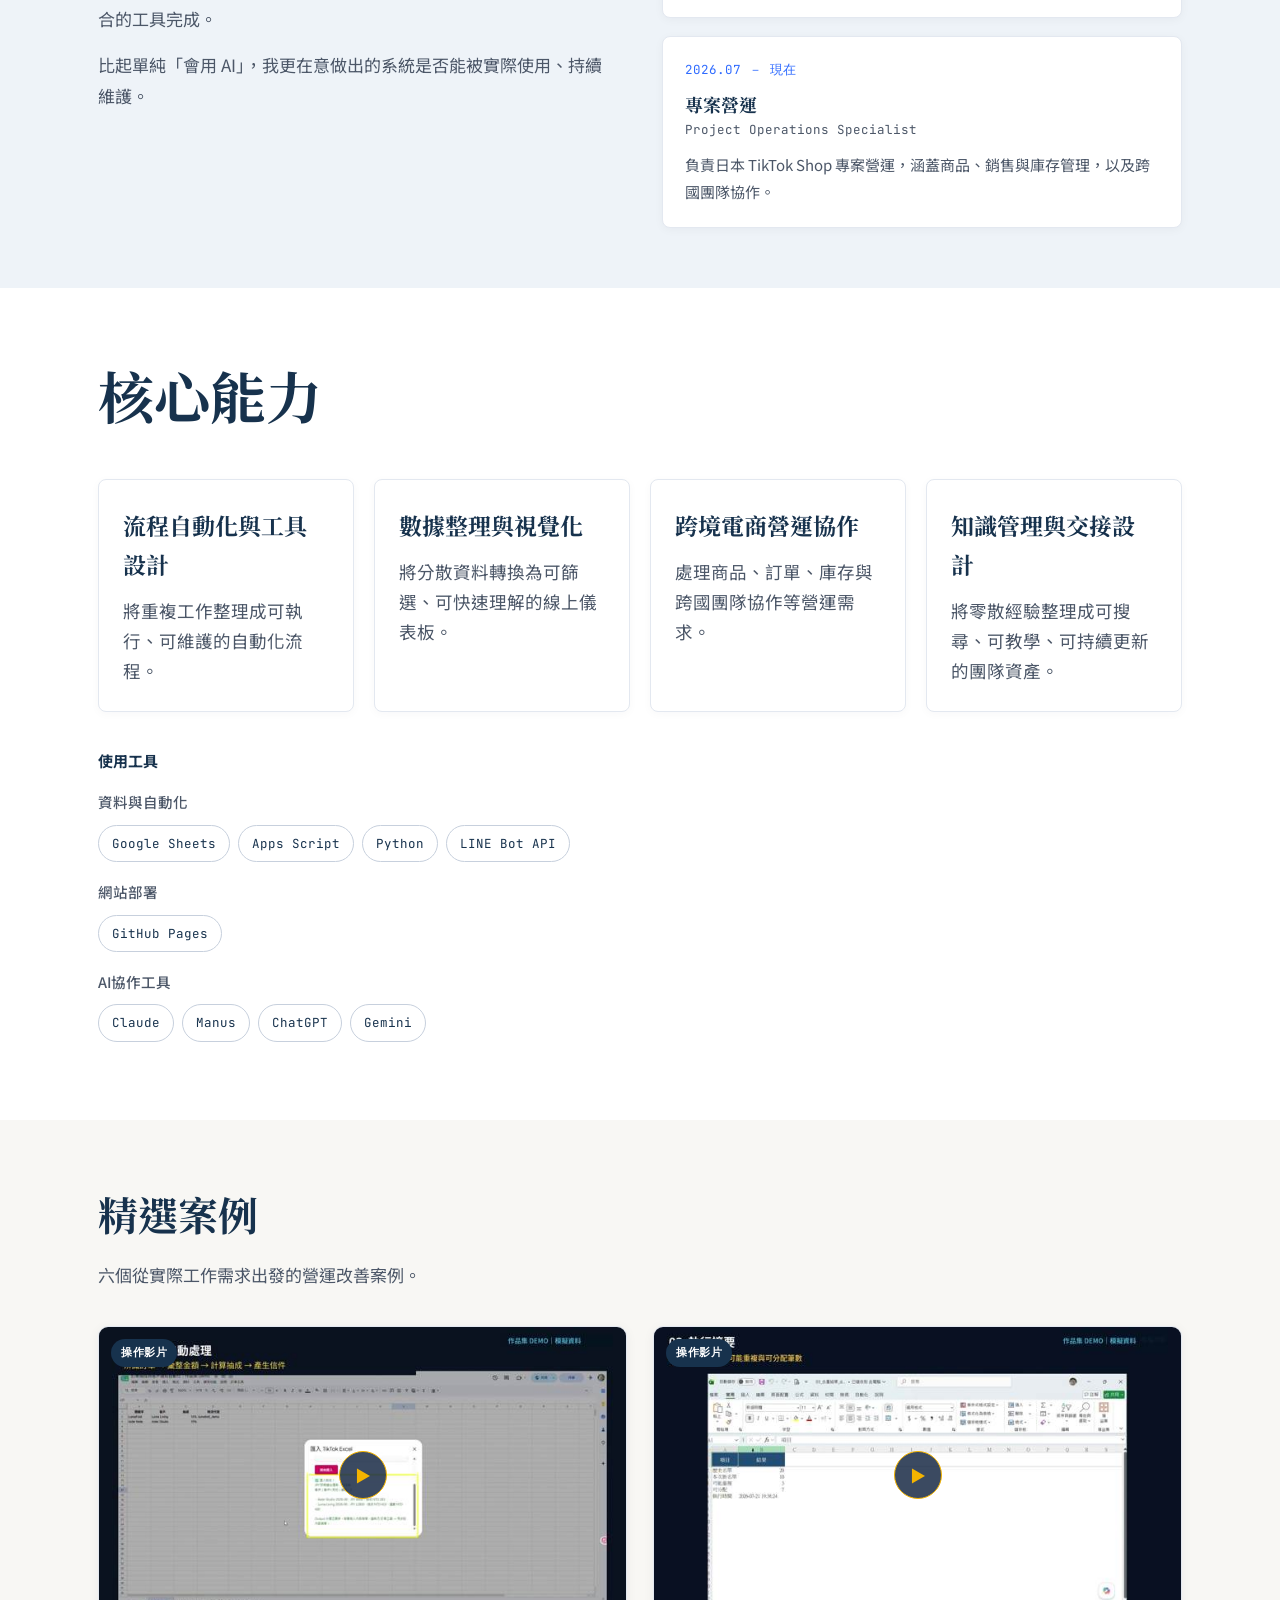
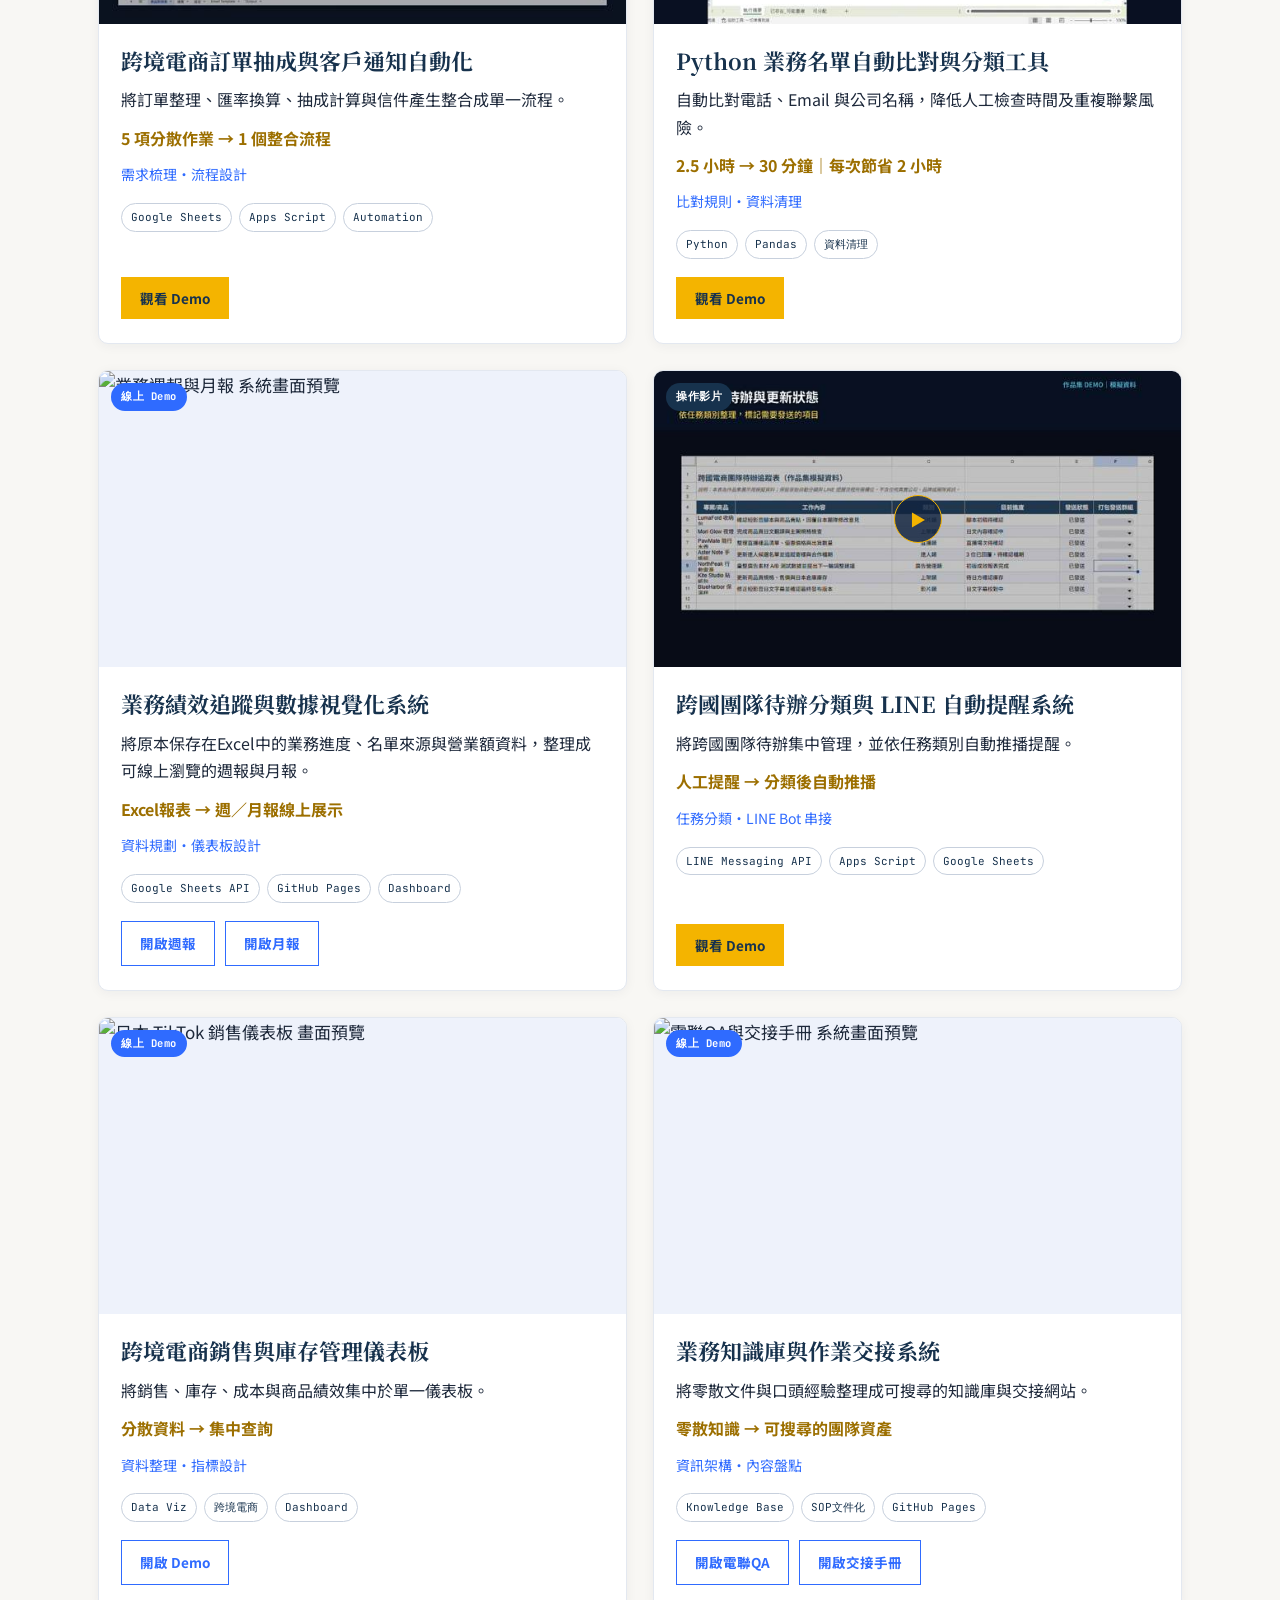
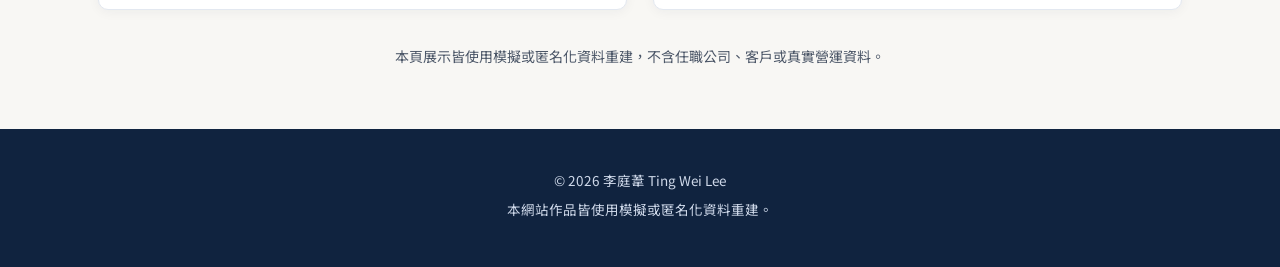
==== commit cdadabbf: "Add files via upload" ====
--- a/index.html
+++ b/index.html
@@ -72,8 +72,8 @@
 
   section{padding:60px 0;}
   .section-head{margin-bottom:36px;}
-  .section-num{font-family:'JetBrains Mono',monospace; font-size:12.5px; color:var(--blue); margin-bottom:10px; letter-spacing:.06em;}
-  h2.section-title{font-family:'Noto Serif TC',serif; font-weight:700; font-size:clamp(30px,4vw,40px); color:var(--navy);}
+  .section-num{display:none;}
+  h2.section-title{font-family:'Noto Serif TC',serif; font-weight:700; font-size:clamp(30px,4vw,40px); color:var(--navy); margin-top:0;}
   .section-sub{color:var(--text-sub); font-size:17px; margin-top:12px; max-width:64ch; line-height:1.8;}
 
   /* results */
@@ -107,15 +107,16 @@
   .cap-grid{display:grid; grid-template-columns:repeat(4,1fr); gap:20px; margin-bottom:36px;}
   @media (max-width:980px){.cap-grid{grid-template-columns:repeat(2,1fr);}}
   @media (max-width:560px){.cap-grid{grid-template-columns:1fr;}}
-  .cap-card{background:var(--bg-white); border:1px solid var(--border); border-radius:8px; padding:24px 22px; box-shadow:0 2px 10px rgba(16,35,63,0.03);}
-  .cap-card h3{font-family:'Noto Serif TC',serif; font-size:21px; margin-bottom:10px; color:var(--navy);}
-  .cap-card p{font-size:16.5px; color:var(--text-sub); line-height:1.7;}
-
-  .tools-label{font-family:'JetBrains Mono',monospace; font-size:13px; color:var(--text-sub); letter-spacing:.05em; margin-bottom:14px; text-transform:uppercase;}
-  .tools-group{margin-bottom:16px;}
-  .tools-group-title{font-size:14px; color:var(--text-sub); margin-bottom:10px; font-weight:500;}
+  .cap-card{background:var(--bg-white); border:1px solid var(--border); border-radius:8px; padding:26px 24px; box-shadow:0 2px 10px rgba(16,35,63,0.03);}
+  .cap-card h3{font-family:'Noto Serif TC',serif; font-weight:700; font-size:23px; margin-bottom:12px; color:var(--navy);}
+  .cap-card p{font-size:17.5px; color:var(--text-sub); line-height:1.7;}
+
+  .tools-label{font-size:15px; color:var(--navy); font-weight:700; margin-bottom:16px;}
+  .tools-group{margin-bottom:18px;}
+  .tools-group-title{font-size:14.5px; color:var(--text-sub); margin-bottom:10px; font-weight:500;}
   .tool-tags{display:flex; flex-wrap:wrap; gap:8px;}
-  .tool-tags span{font-family:'JetBrains Mono',monospace; font-size:12px; color:var(--navy); border:1px solid #c7d0dd; padding:6px 12px; border-radius:20px; background:var(--bg-white);}
+  .tool-tags span{font-family:'JetBrains Mono',monospace; font-size:12.5px; color:var(--navy); border:1px solid #c7d0dd; padding:7px 13px; border-radius:20px; background:var(--bg-white);}
+  #capabilities h2.section-title{font-size:clamp(38px,5.5vw,56px);}
 
   /* projects */
   section.projects-section{background:var(--bg-projects);}
@@ -209,7 +210,6 @@
 <section id="results" class="results-section">
   <div class="wrap">
     <div class="section-head">
-      <div class="section-num">IMPACT</div>
       <h2 class="section-title">流程改善成果</h2>
       <p class="section-sub">讓重複工作更快、更清楚，也更容易交接。</p>
     </div>
@@ -220,9 +220,9 @@
         <div class="result-sub">每次節省2小時｜每月節省24小時</div>
       </div>
       <div class="result-card">
-        <h3>週／月報更新</h3>
-        <div class="result-main">1–3小時 <span class="arrow">→</span> <span class="amber">30分鐘</span></div>
-        <div class="result-sub">從臨時製作轉為固定更新流程</div>
+        <h3>報表呈現方式</h3>
+        <div class="result-main">Excel資料 <span class="arrow">→</span> <span class="amber">線上週報／月報</span></div>
+        <div class="result-sub">建立固定更新方式與統一瀏覽入口</div>
       </div>
       <div class="result-card">
         <h3>系統化成果</h3>
@@ -230,14 +230,13 @@
         <div class="result-sub">5個線上系統</div>
       </div>
     </div>
-    <p class="results-footnote">＊時間依工作紀錄與實際操作情況換算，不同資料量可能產生差異。</p>
+    <p class="results-footnote">＊名單比對時間依工作紀錄與實際操作情況換算，不同資料量可能產生差異。</p>
   </div>
 </section>
 
 <section id="about" class="about-section">
   <div class="wrap">
     <div class="section-head">
-      <div class="section-num">ABOUT</div>
       <h2 class="section-title">關於我</h2>
     </div>
     <div class="about-grid">
@@ -272,7 +271,6 @@
 <section id="capabilities" class="cap-section">
   <div class="wrap">
     <div class="section-head">
-      <div class="section-num">CAPABILITIES</div>
       <h2 class="section-title">核心能力</h2>
     </div>
     <div class="cap-grid">
@@ -302,9 +300,15 @@
       </div>
     </div>
     <div class="tools-group">
-      <div class="tools-group-title">網站與開發輔助</div>
+      <div class="tools-group-title">網站部署</div>
       <div class="tool-tags mono">
-        <span>GitHub</span><span>Claude</span><span>Manus</span><span>ChatGPT</span><span>Gemini</span>
+        <span>GitHub Pages</span>
+      </div>
+    </div>
+    <div class="tools-group">
+      <div class="tools-group-title">AI協作工具</div>
+      <div class="tool-tags mono">
+        <span>Claude</span><span>Manus</span><span>ChatGPT</span><span>Gemini</span>
       </div>
     </div>
   </div>
@@ -313,7 +317,6 @@
 <section id="projects" class="projects-section">
   <div class="wrap">
     <div class="section-head">
-      <div class="section-num">SELECTED WORK</div>
       <h2 class="section-title">精選案例</h2>
       <p class="section-sub">六個從實際工作需求出發的營運改善案例。</p>
     </div>
@@ -331,7 +334,7 @@
           <h3>跨境電商訂單抽成與客戶通知自動化</h3>
           <p class="proj-value">將訂單整理、匯率換算、抽成計算與信件產生整合成單一流程。</p>
           <div class="headline-result">5 項分散作業 → 1 個整合流程</div>
-          <div class="proj-role-brief">我的角色：需求梳理・流程設計</div>
+          <div class="proj-role-brief">需求梳理・流程設計</div>
           <div class="stack"><span>Google Sheets</span><span>Apps Script</span><span>Automation</span></div>
           <div class="proj-actions">
             <button class="btn small primary" data-video="order">觀看 Demo</button>
@@ -350,7 +353,7 @@
           <h3>Python 業務名單自動比對與分類工具</h3>
           <p class="proj-value">自動比對電話、Email 與公司名稱，降低人工檢查時間及重複聯繫風險。</p>
           <div class="headline-result">2.5 小時 → 30 分鐘｜每次節省 2 小時</div>
-          <div class="proj-role-brief">我的角色：比對規則・資料清理</div>
+          <div class="proj-role-brief">比對規則・資料清理</div>
           <div class="stack"><span>Python</span><span>Pandas</span><span>資料清理</span></div>
           <div class="proj-actions">
             <button class="btn small primary" data-video="dedup">觀看 Demo</button>
@@ -366,9 +369,9 @@
         </div>
         <div class="proj-body">
           <h3>業務績效追蹤與數據視覺化系統</h3>
-          <p class="proj-value">將業務進度、名單來源與營業額整理成可篩選的週報與月報。</p>
-          <div class="headline-result">1–3 小時 → 30 分鐘</div>
-          <div class="proj-role-brief">我的角色：資料規劃・儀表板設計</div>
+          <p class="proj-value">將原本保存在Excel中的業務進度、名單來源與營業額資料，整理成可線上瀏覽的週報與月報。</p>
+          <div class="headline-result">Excel報表 → 週／月報線上展示</div>
+          <div class="proj-role-brief">資料規劃・儀表板設計</div>
           <div class="stack"><span>Google Sheets API</span><span>GitHub Pages</span><span>Dashboard</span></div>
           <div class="proj-actions">
             <a class="btn small outline" href="projects/sales-dashboard/" target="_blank" rel="noopener">開啟週報</a>
@@ -388,7 +391,7 @@
           <h3>跨國團隊待辦分類與 LINE 自動提醒系統</h3>
           <p class="proj-value">將跨國團隊待辦集中管理，並依任務類別自動推播提醒。</p>
           <div class="headline-result">人工提醒 → 分類後自動推播</div>
-          <div class="proj-role-brief">我的角色：任務分類・LINE Bot 串接</div>
+          <div class="proj-role-brief">任務分類・LINE Bot 串接</div>
           <div class="stack"><span>LINE Messaging API</span><span>Apps Script</span><span>Google Sheets</span></div>
           <div class="proj-actions">
             <button class="btn small primary" data-video="line">觀看 Demo</button>
@@ -406,7 +409,7 @@
           <h3>跨境電商銷售與庫存管理儀表板</h3>
           <p class="proj-value">將銷售、庫存、成本與商品績效集中於單一儀表板。</p>
           <div class="headline-result">分散資料 → 集中查詢</div>
-          <div class="proj-role-brief">我的角色：資料整理・指標設計</div>
+          <div class="proj-role-brief">資料整理・指標設計</div>
           <div class="stack"><span>Data Viz</span><span>跨境電商</span><span>Dashboard</span></div>
           <div class="proj-actions">
             <a class="btn small outline" href="https://japan-tiktok-sales-portfolio.fphzf6mqj9.chatgpt.site/" target="_blank" rel="noopener">開啟 Demo</a>
@@ -424,7 +427,7 @@
           <h3>業務知識庫與作業交接系統</h3>
           <p class="proj-value">將零散文件與口頭經驗整理成可搜尋的知識庫與交接網站。</p>
           <div class="headline-result">零散知識 → 可搜尋的團隊資產</div>
-          <div class="proj-role-brief">我的角色：資訊架構・內容盤點</div>
+          <div class="proj-role-brief">資訊架構・內容盤點</div>
           <div class="stack"><span>Knowledge Base</span><span>SOP文件化</span><span>GitHub Pages</span></div>
           <div class="proj-actions">
             <a class="btn small outline" href="projects/qa-knowledge-base/" target="_blank" rel="noopener">開啟電聯QA</a>
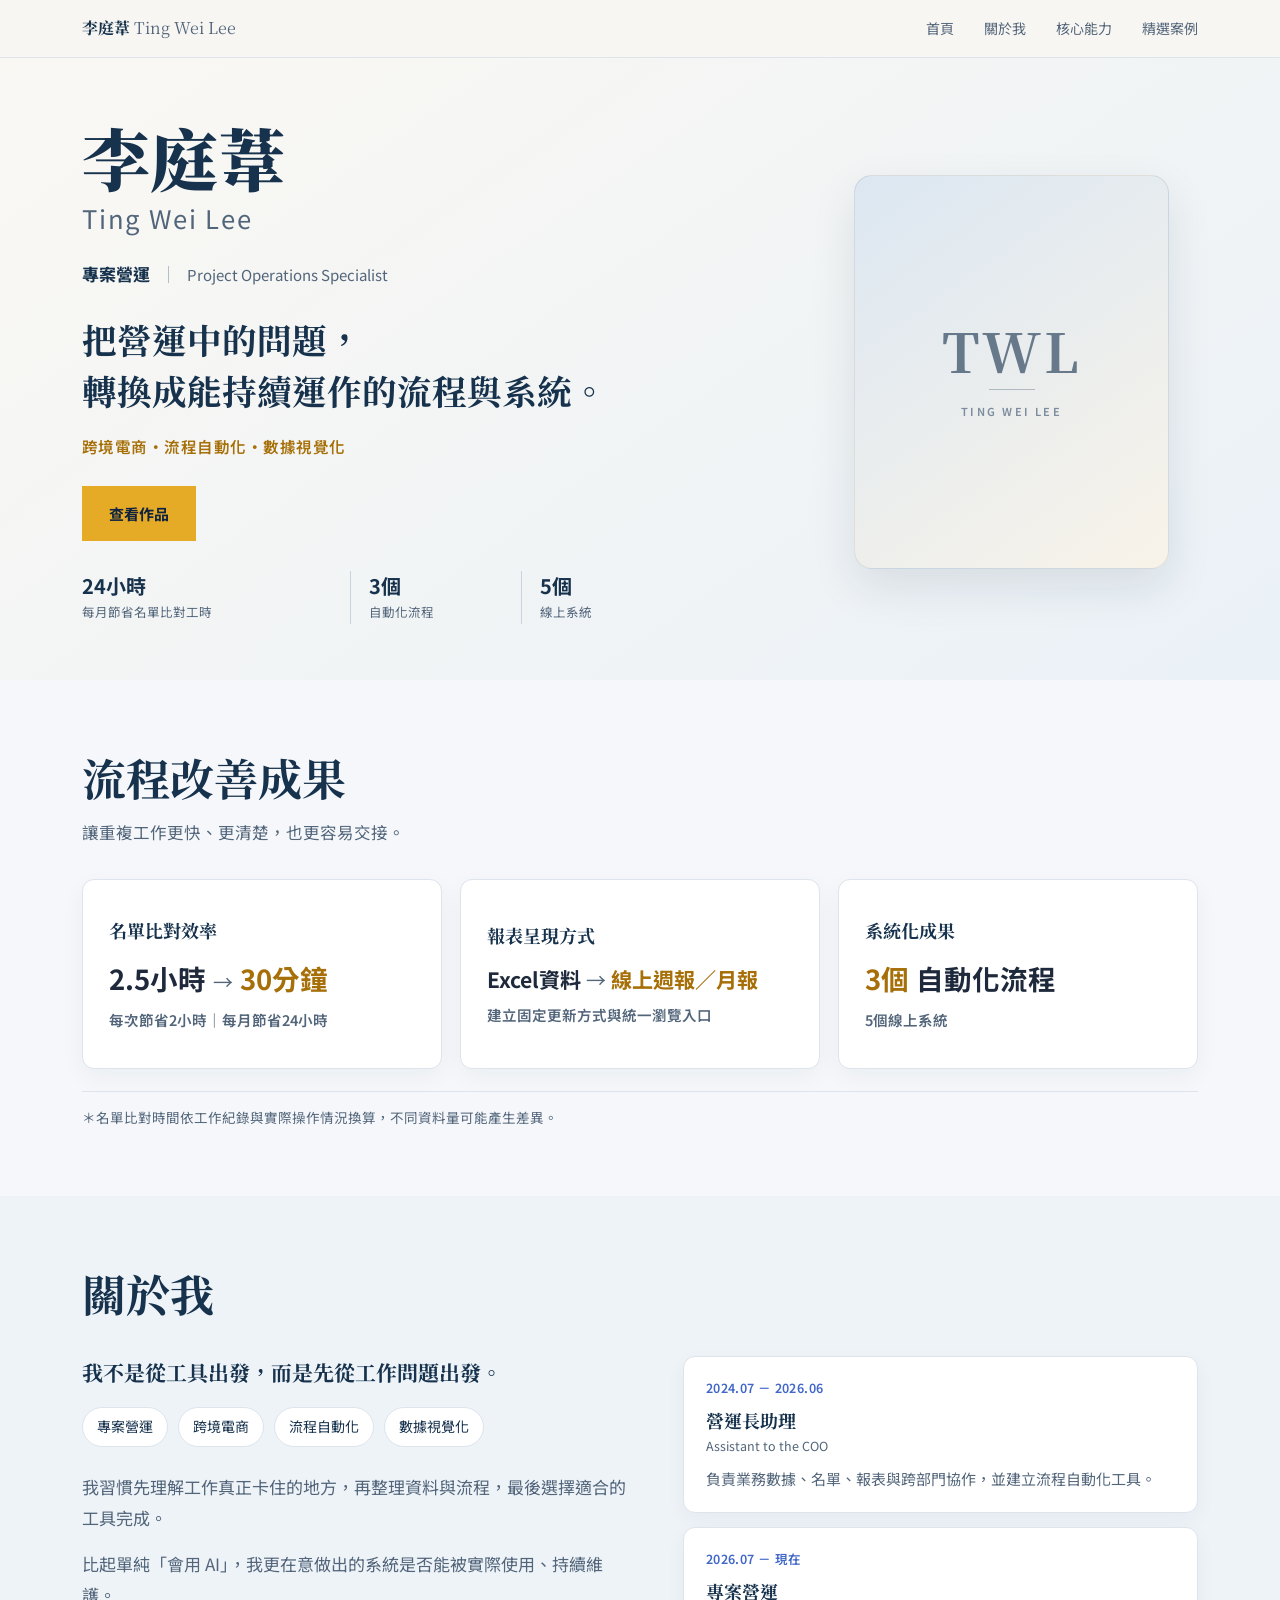
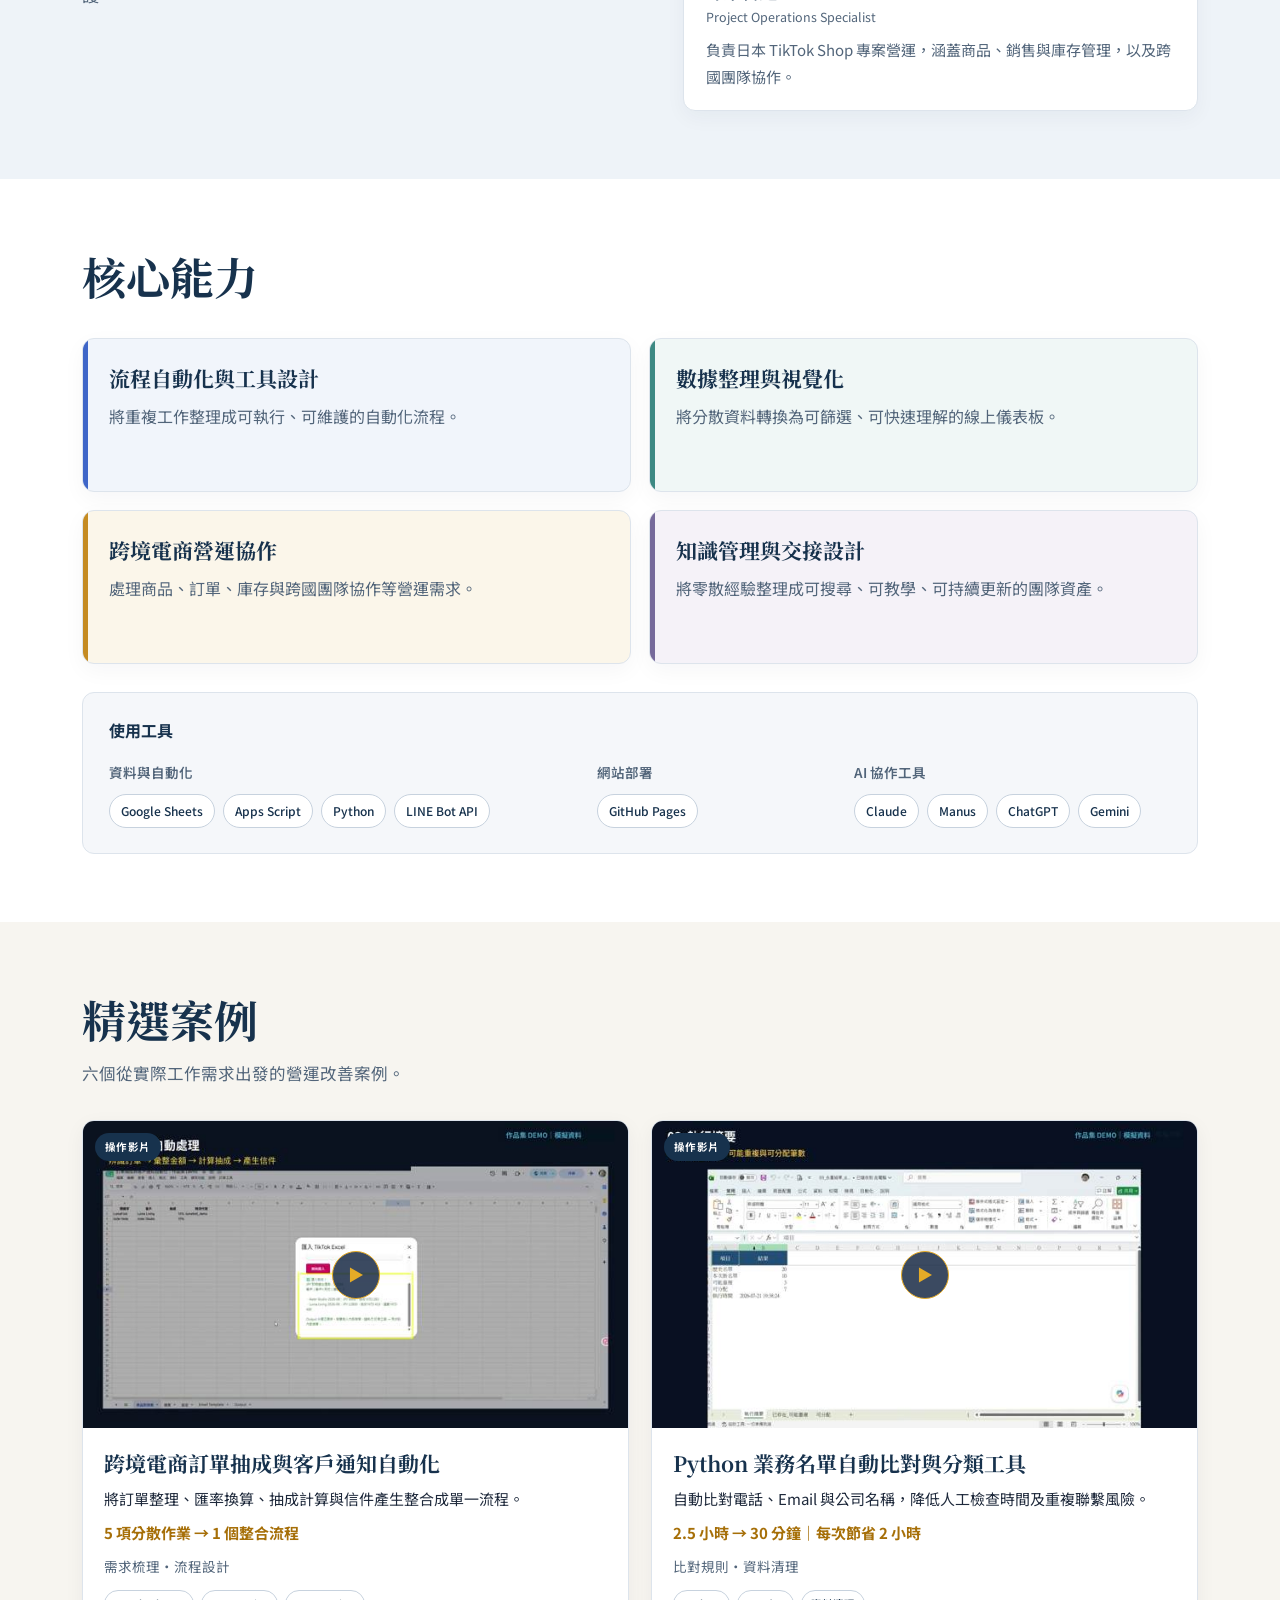
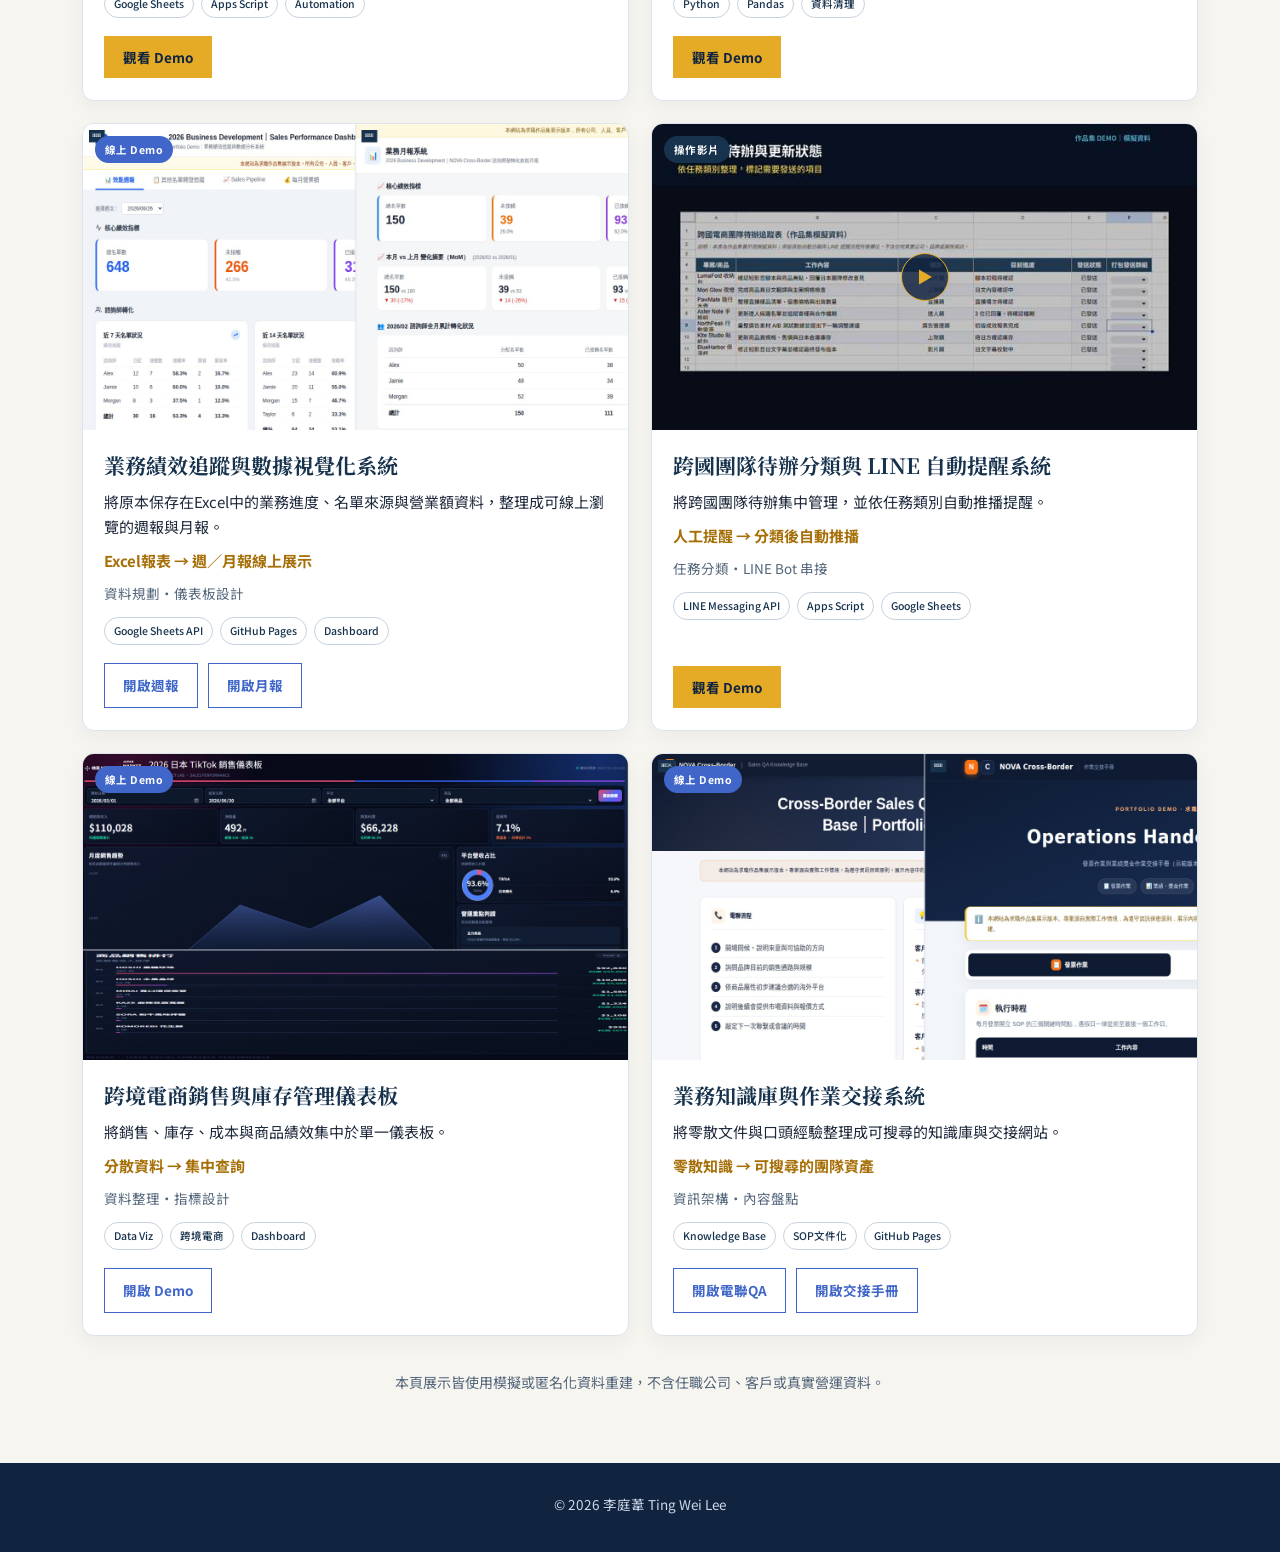
==== commit b0642551: "Add files via upload" ====
--- a/index.html
+++ b/index.html
@@ -5,144 +5,171 @@
 <meta name="viewport" content="width=device-width, initial-scale=1.0">
 <title>李庭葦 Ting Wei Lee ｜ Project Operations Specialist</title>
 <link rel="preconnect" href="https://fonts.googleapis.com">
-<link href="https://fonts.googleapis.com/css2?family=Noto+Serif+TC:wght@500;700;900&family=Noto+Sans+TC:wght@300;400;500;700&family=JetBrains+Mono:wght@400;500;700&display=swap" rel="stylesheet">
+<link href="https://fonts.googleapis.com/css2?family=Noto+Serif+TC:wght@600;700;900&family=Noto+Sans+TC:wght@400;500;600;700&display=swap" rel="stylesheet">
 <style>
   :root{
     --navy:#17324D;
     --navy-deep:#10233F;
-    --bg-hero-1:#F8F6F1;
-    --bg-hero-2:#EAF0F7;
+    --bg-hero-1:#FAF8F3;
+    --bg-hero-2:#EAF1F7;
     --bg-white:#FFFFFF;
     --bg-alt-blue:#EEF3F8;
-    --bg-projects:#F8F7F4;
+    --bg-soft:#F5F7FA;
+    --bg-projects:#F7F5F0;
     --text-main:#1E293B;
-    --text-sub:#4C5768;
-    --amber:#F4B400;
-    --amber-deep:#9c6f00;
-    --blue:#2F6BFF;
-    --border:#E3E8F0;
+    --text-sub:#52657A;
+    --amber:#E5AB27;
+    --amber-deep:#A66F08;
+    --blue:#3F66C8;
+    --teal:#3D8983;
+    --violet:#766A9B;
+    --border:#DDE4EC;
   }
   *{box-sizing:border-box; margin:0; padding:0;}
   html{scroll-behavior:smooth;}
-  body{background:var(--bg-white); color:var(--text-main); font-family:'Noto Sans TC',sans-serif; font-weight:400; line-height:1.7; font-size:17px; -webkit-font-smoothing:antialiased;}
+  body{background:var(--bg-white); color:var(--text-main); font-family:'Noto Sans TC',sans-serif; font-weight:400; line-height:1.68; font-size:16.5px; -webkit-font-smoothing:antialiased;}
   ::selection{background:var(--amber); color:var(--navy);}
   a{color:inherit;}
-  .mono{font-family:'JetBrains Mono',monospace;}
-  .wrap{max-width:1140px; margin:0 auto; padding:0 28px;}
+  .mono{font-family:'Noto Sans TC',sans-serif;}
+  .wrap{max-width:1180px; margin:0 auto; padding:0 32px;}
   a:focus-visible, button:focus-visible{outline:2px solid var(--blue); outline-offset:3px;}
   @media (prefers-reduced-motion: reduce){ *{animation-duration:.01ms !important; transition-duration:.01ms !important; scroll-behavior:auto !important;} }
   img{max-width:100%; display:block;}
+  section[id]{scroll-margin-top:68px;}
 
   header.nav{position:sticky; top:0; z-index:60; background:rgba(248,246,241,.92); backdrop-filter:blur(8px); border-bottom:1px solid var(--border);}
-  .nav-inner{display:flex; align-items:center; justify-content:space-between; padding:16px 28px; max-width:1140px; margin:0 auto;}
+  .nav-inner{display:flex; align-items:center; justify-content:space-between; padding:15px 32px; max-width:1180px; margin:0 auto;}
   .nav-name{font-family:'Noto Serif TC',serif; font-weight:700; font-size:16px; color:var(--navy);}
-  .nav-links{display:flex; gap:30px; list-style:none; font-size:14.5px; color:var(--text-sub);}
+  .nav-links{display:flex; gap:30px; list-style:none; font-size:14px; color:var(--text-sub);}
   .nav-links a{text-decoration:none; transition:color .2s;}
   .nav-links a:hover{color:var(--blue);}
   @media (max-width:680px){.nav-links{display:none;}}
 
   /* hero */
-  .hero{background:linear-gradient(160deg, var(--bg-hero-1) 0%, var(--bg-hero-2) 100%); padding:68px 0 46px;}
-  .hero-grid{display:grid; grid-template-columns:1.3fr 1fr; gap:52px; align-items:center;}
+  .hero{background:linear-gradient(145deg, var(--bg-hero-1) 0%, var(--bg-hero-2) 100%); padding:62px 0 56px;}
+  .hero-grid{display:grid; grid-template-columns:minmax(0,1.35fr) minmax(280px,.75fr); gap:72px; align-items:center;}
   @media (max-width:900px){.hero-grid{grid-template-columns:1fr; gap:36px;}}
-  .hero-zh-name{font-family:'Noto Serif TC',serif; font-weight:900; font-size:clamp(46px,7vw,72px); color:var(--navy); line-height:1.1; margin-bottom:6px;}
-  .hero-en-name{font-family:'JetBrains Mono',monospace; font-size:clamp(18px,2.2vw,30px); color:var(--text-sub); margin-bottom:18px;}
-  .hero-role{font-size:19px; margin-bottom:26px;}
+  .hero-zh-name{font-family:'Noto Serif TC',serif; font-weight:900; font-size:clamp(48px,5.4vw,68px); color:var(--navy); line-height:1.08; margin-bottom:4px;}
+  .hero-en-name{font-family:'Noto Sans TC',sans-serif; font-size:clamp(19px,2vw,27px); font-weight:400; letter-spacing:.07em; color:var(--text-sub); margin-bottom:20px;}
+  .hero-role{font-size:17px; margin-bottom:25px; display:flex; align-items:baseline; gap:10px; flex-wrap:wrap;}
   .hero-role .zh{font-weight:700; color:var(--navy);}
-  .hero-role .en{font-family:'JetBrains Mono',monospace; font-size:15px; color:var(--text-sub);}
-  .hero-belief{font-family:'Noto Serif TC',serif; font-weight:700; font-size:clamp(24px,3vw,36px); line-height:1.5; color:var(--navy); margin-bottom:18px;}
-  .hero-domain{font-family:'JetBrains Mono',monospace; font-size:16px; color:var(--amber-deep); margin-bottom:28px; letter-spacing:.02em;}
+  .hero-role .divider{color:#9AA8B8;}
+  .hero-role .en{font-family:'Noto Sans TC',sans-serif; font-size:15px; color:var(--text-sub);}
+  .hero-belief{font-family:'Noto Serif TC',serif; font-weight:700; font-size:clamp(27px,2.7vw,35px); line-height:1.48; color:var(--navy); margin-bottom:17px;}
+  .hero-domain{font-family:'Noto Sans TC',sans-serif; font-size:15.5px; font-weight:600; color:var(--amber-deep); margin-bottom:27px; letter-spacing:.03em;}
   .btn{font-family:'Noto Sans TC',sans-serif; font-weight:700; font-size:15px; padding:14px 26px; border:1px solid transparent; text-decoration:none; display:inline-flex; align-items:center; gap:8px; transition:all .2s; background:none; cursor:pointer;}
-  .btn.primary{background:var(--amber); color:var(--navy);}
-  .btn.primary:hover{background:#ffca28;}
+  .btn.primary{background:var(--amber); color:var(--navy-deep);}
+  .btn.primary:hover{background:#EDBA44; transform:translateY(-1px);}
   .btn.primary:focus-visible{outline:2px solid var(--navy); outline-offset:2px;}
   .btn.small{padding:10px 18px; font-size:13.5px;}
   .btn.outline{border:1px solid var(--blue); color:var(--blue); background:#fff;}
   .btn.outline:hover{background:#eef3ff;}
 
-  .hero-badges{display:flex; gap:12px; margin-top:26px; flex-wrap:wrap;}
-  .hero-badge{background:#fff; border:1px solid var(--border); border-radius:8px; padding:10px 16px; font-size:13px; color:var(--text-sub); box-shadow:0 1px 4px rgba(16,35,63,0.04);}
-  .hero-badge b{color:var(--amber-deep); font-family:'JetBrains Mono',monospace; font-size:14px; display:block; margin-bottom:2px;}
-  @media (max-width:520px){.hero-badges{gap:10px;} .hero-badge{flex:1 1 45%;}}
-
-  .headshot-wrap{position:relative; aspect-ratio:4/5; width:100%; max-width:300px; margin:0 auto; border-radius:8px; overflow:hidden; background:linear-gradient(135deg,#eef2fb 0%,#fdf8ef 100%); border:1px solid var(--border);}
-  .headshot-wrap img{width:100%; height:100%; object-fit:cover;}
-  .headshot-placeholder{position:absolute; inset:0; display:flex; flex-direction:column; align-items:center; justify-content:center; gap:10px; color:#8a97ad; font-size:13px; text-align:center; padding:20px;}
-  .headshot-placeholder .icon{width:44px; height:44px; border:1.5px dashed #aeb9cc; border-radius:50%; display:flex; align-items:center; justify-content:center; font-size:18px;}
-
-  section{padding:60px 0;}
-  .section-head{margin-bottom:36px;}
+  .hero-badges{display:grid; grid-template-columns:1.25fr .8fr .8fr; margin-top:30px; max-width:610px;}
+  .hero-badge{padding:2px 18px; font-size:12.5px; color:var(--text-sub); border-left:1px solid #C9D3DF;}
+  .hero-badge:first-child{padding-left:0; border-left:0;}
+  .hero-badge b{color:var(--navy); font-family:'Noto Sans TC',sans-serif; font-size:20px; line-height:1.25; display:block; margin-bottom:3px;}
+  @media (max-width:560px){
+    .hero-badges{grid-template-columns:1fr; gap:15px;}
+    .hero-badge,.hero-badge:first-child{padding:0 0 0 14px; border-left:2px solid #C9D3DF;}
+  }
+
+  .headshot-wrap{position:relative; aspect-ratio:4/5; width:100%; max-width:315px; margin:0 auto; border-radius:18px; overflow:hidden; background:linear-gradient(145deg,#DCE7F2 0%,#F8F3E9 100%); border:1px solid rgba(23,50,77,.10); box-shadow:0 18px 45px rgba(16,35,63,.10);}
+  .headshot-wrap img{position:relative; z-index:2; width:100%; height:100%; object-fit:cover;}
+  .headshot-placeholder{position:absolute; inset:0; display:flex; flex-direction:column; align-items:center; justify-content:center; gap:12px; color:#7C8B9D; text-align:center; padding:20px;}
+  .headshot-placeholder .initials{font-family:'Noto Serif TC',serif; font-size:54px; font-weight:700; line-height:1; color:rgba(23,50,77,.62); letter-spacing:.05em;}
+  .headshot-placeholder .placeholder-line{width:46px; height:1px; background:rgba(23,50,77,.28);}
+  .headshot-placeholder .placeholder-name{font-size:11px; font-weight:600; letter-spacing:.22em;}
+
+  section{padding:68px 0;}
+  .section-head{margin-bottom:32px;}
   .section-num{display:none;}
-  h2.section-title{font-family:'Noto Serif TC',serif; font-weight:700; font-size:clamp(30px,4vw,40px); color:var(--navy); margin-top:0;}
-  .section-sub{color:var(--text-sub); font-size:17px; margin-top:12px; max-width:64ch; line-height:1.8;}
+  h2.section-title{font-family:'Noto Serif TC',serif; font-weight:700; font-size:clamp(34px,4vw,44px); line-height:1.35; color:var(--navy); margin-top:0;}
+  .section-sub{color:var(--text-sub); font-size:16.5px; margin-top:10px; max-width:64ch; line-height:1.75;}
 
   /* results */
-  section.results-section{background:var(--bg-white);}
-  .results-grid{display:grid; grid-template-columns:repeat(auto-fit,minmax(260px,1fr)); gap:22px; margin-bottom:22px;}
-  .result-card{background:var(--bg-white); border:1px solid var(--border); border-radius:8px; padding:26px 24px; box-shadow:0 2px 10px rgba(16,35,63,0.04);}
-  .result-card h3{font-family:'Noto Serif TC',serif; font-size:19px; color:var(--navy); margin-bottom:16px;}
-  .result-main{font-family:'JetBrains Mono',monospace; font-size:29px; font-weight:700; color:var(--text-main); margin-bottom:10px; display:flex; align-items:baseline; gap:8px; flex-wrap:wrap;}
+  section.results-section{background:var(--bg-soft);}
+  .results-grid{display:grid; grid-template-columns:repeat(3,minmax(0,1fr)); gap:18px; margin-bottom:22px;}
+  .result-card{background:var(--bg-white); border:1px solid var(--border); border-radius:12px; padding:25px 26px; min-height:190px; display:flex; flex-direction:column; justify-content:center; box-shadow:0 8px 24px rgba(16,35,63,0.045);}
+  .result-card h3{font-family:'Noto Serif TC',serif; font-size:18px; color:var(--navy); margin-bottom:14px;}
+  .result-main{font-family:'Noto Sans TC',sans-serif; font-size:clamp(23px,2.15vw,29px); font-weight:700; color:var(--text-main); margin-bottom:9px; display:flex; align-items:baseline; gap:7px; flex-wrap:wrap; line-height:1.45;}
+  .result-main.report-flow{font-size:clamp(19px,1.65vw,23px); white-space:nowrap; flex-wrap:nowrap; gap:5px;}
   .result-main .amber{color:var(--amber-deep);}
   .result-main .arrow{color:var(--text-sub); font-weight:400; font-size:20px;}
-  .result-sub{font-size:16px; color:var(--blue); font-weight:700;}
+  .result-sub{font-size:14.5px; color:var(--text-sub); font-weight:600;}
   .results-footnote{font-size:13.5px; color:var(--text-sub); border-top:1px solid var(--border); padding-top:14px;}
+  @media (max-width:900px){
+    .results-grid{grid-template-columns:1fr;}
+    .result-card{min-height:0;}
+    .result-main.report-flow{white-space:nowrap; flex-wrap:nowrap;}
+  }
 
   /* about */
   section.about-section{background:var(--bg-alt-blue);}
-  .about-grid{display:grid; grid-template-columns:1fr 1fr; gap:44px; align-items:start;}
+  .about-grid{display:grid; grid-template-columns:1.03fr .97fr; gap:54px; align-items:start;}
   @media (max-width:840px){.about-grid{grid-template-columns:1fr;}}
-  .about-core{font-family:'Noto Serif TC',serif; font-size:22px; color:var(--navy); line-height:1.6; margin-bottom:20px; font-weight:700;}
+  .about-core{font-family:'Noto Serif TC',serif; font-size:21px; color:var(--navy); line-height:1.6; margin-bottom:18px; font-weight:700;}
   .about-tags{display:flex; flex-wrap:wrap; gap:10px; margin-bottom:24px;}
   .about-tags span{font-size:14px; color:var(--navy); background:#fff; border:1px solid var(--border); padding:7px 14px; border-radius:20px;}
   .about-body p{font-size:17px; color:var(--text-sub); line-height:1.85; margin-bottom:14px;}
-  .role-card{background:#fff; border:1px solid var(--border); border-radius:8px; padding:22px 22px; margin-bottom:18px; box-shadow:0 2px 10px rgba(16,35,63,0.04);}
+  .role-card{background:#fff; border:1px solid var(--border); border-radius:12px; padding:20px 22px; margin-bottom:14px; box-shadow:0 7px 20px rgba(16,35,63,0.045);}
   .role-card:last-child{margin-bottom:0;}
-  .role-period{font-family:'JetBrains Mono',monospace; font-size:12.5px; color:var(--blue); margin-bottom:8px;}
+  .role-period{font-family:'Noto Sans TC',sans-serif; font-size:12.5px; font-weight:600; letter-spacing:.03em; color:var(--blue); margin-bottom:7px;}
   .role-title-zh{font-family:'Noto Serif TC',serif; font-size:18px; color:var(--navy); font-weight:700;}
-  .role-title-en{font-family:'JetBrains Mono',monospace; font-size:12.5px; color:var(--text-sub); margin-bottom:12px;}
+  .role-title-en{font-family:'Noto Sans TC',sans-serif; font-size:12.5px; color:var(--text-sub); margin-bottom:10px;}
   .role-desc{font-size:15px; color:var(--text-sub); line-height:1.75;}
 
   /* capabilities */
   section.cap-section{background:var(--bg-white);}
-  .cap-grid{display:grid; grid-template-columns:repeat(4,1fr); gap:20px; margin-bottom:36px;}
-  @media (max-width:980px){.cap-grid{grid-template-columns:repeat(2,1fr);}}
+  .cap-grid{display:grid; grid-template-columns:repeat(2,minmax(0,1fr)); gap:18px; margin-bottom:28px;}
   @media (max-width:560px){.cap-grid{grid-template-columns:1fr;}}
-  .cap-card{background:var(--bg-white); border:1px solid var(--border); border-radius:8px; padding:26px 24px; box-shadow:0 2px 10px rgba(16,35,63,0.03);}
-  .cap-card h3{font-family:'Noto Serif TC',serif; font-weight:700; font-size:23px; margin-bottom:12px; color:var(--navy);}
-  .cap-card p{font-size:17.5px; color:var(--text-sub); line-height:1.7;}
-
-  .tools-label{font-size:15px; color:var(--navy); font-weight:700; margin-bottom:16px;}
-  .tools-group{margin-bottom:18px;}
-  .tools-group-title{font-size:14.5px; color:var(--text-sub); margin-bottom:10px; font-weight:500;}
+  .cap-card{position:relative; overflow:hidden; border:1px solid var(--border); border-radius:12px; padding:24px 26px 25px; min-height:154px; box-shadow:0 7px 22px rgba(16,35,63,0.04);}
+  .cap-card::before{content:""; position:absolute; inset:0 auto 0 0; width:5px;}
+  .cap-card:nth-child(1){background:#F1F5FB;}
+  .cap-card:nth-child(1)::before{background:var(--blue);}
+  .cap-card:nth-child(2){background:#F0F7F6;}
+  .cap-card:nth-child(2)::before{background:var(--teal);}
+  .cap-card:nth-child(3){background:#FBF6EA;}
+  .cap-card:nth-child(3)::before{background:#C58B22;}
+  .cap-card:nth-child(4){background:#F5F2F8;}
+  .cap-card:nth-child(4)::before{background:var(--violet);}
+  .cap-card h3{font-family:'Noto Serif TC',serif; font-weight:700; font-size:21px; margin-bottom:9px; color:var(--navy); line-height:1.45;}
+  .cap-card p{font-size:16px; color:var(--text-sub); line-height:1.7;}
+
+  .tools-panel{background:var(--bg-soft); border:1px solid var(--border); border-radius:12px; padding:24px 26px 25px;}
+  .tools-label{font-size:16px; color:var(--navy); font-weight:700; margin-bottom:17px;}
+  .tools-grid{display:grid; grid-template-columns:1.45fr .72fr 1fr; gap:28px;}
+  .tools-group{margin-bottom:0;}
+  .tools-group-title{font-size:13.5px; color:var(--text-sub); margin-bottom:10px; font-weight:600;}
   .tool-tags{display:flex; flex-wrap:wrap; gap:8px;}
-  .tool-tags span{font-family:'JetBrains Mono',monospace; font-size:12.5px; color:var(--navy); border:1px solid #c7d0dd; padding:7px 13px; border-radius:20px; background:var(--bg-white);}
-  #capabilities h2.section-title{font-size:clamp(38px,5.5vw,56px);}
+  .tool-tags span{font-family:'Noto Sans TC',sans-serif; font-size:12px; font-weight:500; color:var(--navy); border:1px solid #C7D2DE; padding:6px 11px; border-radius:20px; background:var(--bg-white);}
+  @media (max-width:760px){.tools-grid{grid-template-columns:1fr; gap:20px;}}
 
   /* projects */
   section.projects-section{background:var(--bg-projects);}
-  .proj-grid{display:grid; grid-template-columns:repeat(2,1fr); gap:26px; align-items:stretch;}
+  .proj-grid{display:grid; grid-template-columns:repeat(2,1fr); gap:22px; align-items:stretch;}
   @media (max-width:820px){.proj-grid{grid-template-columns:1fr;}}
-  .proj-card{border:1px solid var(--border); background:var(--bg-white); border-radius:10px; overflow:hidden; display:flex; flex-direction:column; box-shadow:0 2px 12px rgba(16,35,63,0.05); transition:box-shadow .2s;}
-  .proj-card:hover{box-shadow:0 6px 20px rgba(16,35,63,0.09);}
+  .proj-card{border:1px solid var(--border); background:var(--bg-white); border-radius:12px; overflow:hidden; display:flex; flex-direction:column; box-shadow:0 6px 20px rgba(16,35,63,0.05); transition:box-shadow .2s,transform .2s;}
+  .proj-card:hover{box-shadow:0 12px 28px rgba(16,35,63,0.09); transform:translateY(-2px);}
   .proj-thumb{position:relative; aspect-ratio:16/9; background:#eef2fb; display:flex; align-items:center; justify-content:center; cursor:pointer; overflow:hidden;}
   .proj-thumb img{width:100%; height:100%; object-fit:cover; display:block;}
   .proj-thumb.static{cursor:default;}
   .proj-thumb .play-btn{position:absolute; width:48px; height:48px; border-radius:50%; background:rgba(16,35,63,.82); border:1px solid var(--amber); display:flex; align-items:center; justify-content:center; color:var(--amber); font-size:16px;}
-  .type-badge{position:absolute; top:12px; left:12px; font-family:'JetBrains Mono',monospace; font-size:10.5px; letter-spacing:.05em; padding:5px 10px; border-radius:20px; z-index:2; font-weight:700;}
+  .type-badge{position:absolute; top:12px; left:12px; font-family:'Noto Sans TC',sans-serif; font-size:10.5px; letter-spacing:.04em; padding:5px 10px; border-radius:20px; z-index:2; font-weight:700;}
   .type-badge.video{color:#fff; background:var(--navy);}
   .type-badge.link{color:#fff; background:var(--blue);}
-  .proj-body{padding:22px 22px 24px; display:flex; flex-direction:column; flex:1;}
-  .proj-body h3{font-family:'Noto Serif TC',serif; font-size:22px; color:var(--navy); margin-bottom:10px; line-height:1.4;}
-  .proj-value{font-size:16px; color:var(--text-main); margin-bottom:12px; line-height:1.7;}
-  .headline-result{font-size:16px; font-weight:700; color:var(--amber-deep); margin-bottom:12px; line-height:1.6;}
-  .proj-role-brief{font-size:14px; color:var(--blue); margin-bottom:16px; line-height:1.7;}
+  .proj-body{padding:20px 21px 22px; display:flex; flex-direction:column; flex:1;}
+  .proj-body h3{font-family:'Noto Serif TC',serif; font-size:21px; color:var(--navy); margin-bottom:8px; line-height:1.45;}
+  .proj-value{font-size:15px; color:var(--text-main); margin-bottom:10px; line-height:1.68;}
+  .headline-result{font-size:15px; font-weight:700; color:var(--amber-deep); margin-bottom:10px; line-height:1.55;}
+  .proj-role-brief{font-size:13.5px; color:var(--text-sub); margin-bottom:13px; line-height:1.65;}
   .stack{display:flex; flex-wrap:wrap; gap:7px; margin-bottom:18px;}
-  .stack span{font-family:'JetBrains Mono',monospace; font-size:11px; color:var(--navy); border:1px solid #c7d0dd; background:var(--bg-white); padding:4px 9px; border-radius:20px;}
+  .stack span{font-family:'Noto Sans TC',sans-serif; font-size:10.5px; font-weight:500; color:var(--navy); border:1px solid #C7D2DE; background:var(--bg-white); padding:4px 9px; border-radius:20px;}
   .proj-actions{display:flex; gap:10px; flex-wrap:wrap; margin-top:auto;}
 
   .privacy-footnote{margin-top:34px; font-size:14px; color:var(--text-sub); text-align:center; line-height:1.8;}
 
-  footer{background:var(--navy-deep); color:#cfd9ea; padding:40px 0; text-align:center;}
+  footer{background:var(--navy-deep); color:#cfd9ea; padding:30px 0; text-align:center;}
   footer p{font-size:13.5px; margin-bottom:6px;}
 
   .modal-overlay{position:fixed; inset:0; background:rgba(8,12,20,.85); display:none; align-items:center; justify-content:center; z-index:100; padding:20px;}
@@ -159,6 +186,10 @@
     .wrap{padding:0 20px;}
     .proj-body{padding:20px 20px 22px;}
     body{font-size:16px;}
+    section{padding:54px 0;}
+    .hero{padding:44px 0 48px;}
+    .hero-grid{gap:30px;}
+    .headshot-wrap{max-width:280px;}
   }
 </style>
 </head>
@@ -181,15 +212,15 @@
     <div>
       <div class="hero-zh-name">李庭葦</div>
       <div class="hero-en-name">Ting Wei Lee</div>
-      <div class="hero-role"><span class="zh">專案營運</span>　<span class="en">Project Operations Specialist</span></div>
+      <div class="hero-role"><span class="zh">專案營運</span><span class="divider">｜</span><span class="en">Project Operations Specialist</span></div>
       <div class="hero-belief">把營運中的問題，<br>轉換成能持續運作的流程與系統。</div>
       <div class="hero-domain">跨境電商・流程自動化・數據視覺化</div>
       <a class="btn primary" href="#projects">查看作品</a>
 
-      <div class="hero-badges mono">
-        <div class="hero-badge"><b>每月節省24小時</b>人工比對時間</div>
-        <div class="hero-badge"><b>3個</b>自動化流程</div>
-        <div class="hero-badge"><b>5個</b>線上系統</div>
+      <div class="hero-badges" aria-label="作品成果摘要">
+        <div class="hero-badge"><b>24小時</b><span>每月節省名單比對工時</span></div>
+        <div class="hero-badge"><b>3個</b><span>自動化流程</span></div>
+        <div class="hero-badge"><b>5個</b><span>線上系統</span></div>
       </div>
     </div>
 
@@ -197,10 +228,12 @@
       <!-- 形象照：將照片存為 assets/photo/profile.jpg 即可自動顯示，無需修改版面 -->
       <div class="headshot-wrap">
         <img src="assets/photo/profile.jpg" alt="李庭葦 個人形象照"
+             onload="document.getElementById('headshotPlaceholder').style.display='none';"
              onerror="this.style.display='none'; document.getElementById('headshotPlaceholder').style.display='flex';">
         <div class="headshot-placeholder" id="headshotPlaceholder">
-          <div class="icon">📷</div>
-          形象照預留位置
+          <div class="initials">TWL</div>
+          <div class="placeholder-line"></div>
+          <div class="placeholder-name">TING WEI LEE</div>
         </div>
       </div>
     </div>
@@ -221,7 +254,7 @@
       </div>
       <div class="result-card">
         <h3>報表呈現方式</h3>
-        <div class="result-main">Excel資料 <span class="arrow">→</span> <span class="amber">線上週報／月報</span></div>
+        <div class="result-main report-flow">Excel資料 <span class="arrow">→</span> <span class="amber">線上週報／月報</span></div>
         <div class="result-sub">建立固定更新方式與統一瀏覽入口</div>
       </div>
       <div class="result-card">
@@ -292,23 +325,27 @@
       </div>
     </div>
 
-    <div class="tools-label">使用工具</div>
-    <div class="tools-group">
-      <div class="tools-group-title">資料與自動化</div>
-      <div class="tool-tags mono">
-        <span>Google Sheets</span><span>Apps Script</span><span>Python</span><span>LINE Bot API</span>
-      </div>
-    </div>
-    <div class="tools-group">
-      <div class="tools-group-title">網站部署</div>
-      <div class="tool-tags mono">
-        <span>GitHub Pages</span>
-      </div>
-    </div>
-    <div class="tools-group">
-      <div class="tools-group-title">AI協作工具</div>
-      <div class="tool-tags mono">
-        <span>Claude</span><span>Manus</span><span>ChatGPT</span><span>Gemini</span>
+    <div class="tools-panel">
+      <div class="tools-label">使用工具</div>
+      <div class="tools-grid">
+        <div class="tools-group">
+          <div class="tools-group-title">資料與自動化</div>
+          <div class="tool-tags">
+            <span>Google Sheets</span><span>Apps Script</span><span>Python</span><span>LINE Bot API</span>
+          </div>
+        </div>
+        <div class="tools-group">
+          <div class="tools-group-title">網站部署</div>
+          <div class="tool-tags">
+            <span>GitHub Pages</span>
+          </div>
+        </div>
+        <div class="tools-group">
+          <div class="tools-group-title">AI 協作工具</div>
+          <div class="tool-tags">
+            <span>Claude</span><span>Manus</span><span>ChatGPT</span><span>Gemini</span>
+          </div>
+        </div>
       </div>
     </div>
   </div>
@@ -445,7 +482,6 @@
 <footer>
   <div class="wrap">
     <p>© 2026 李庭葦 Ting Wei Lee</p>
-    <p>本網站作品皆使用模擬或匿名化資料重建。</p>
   </div>
 </footer>
 
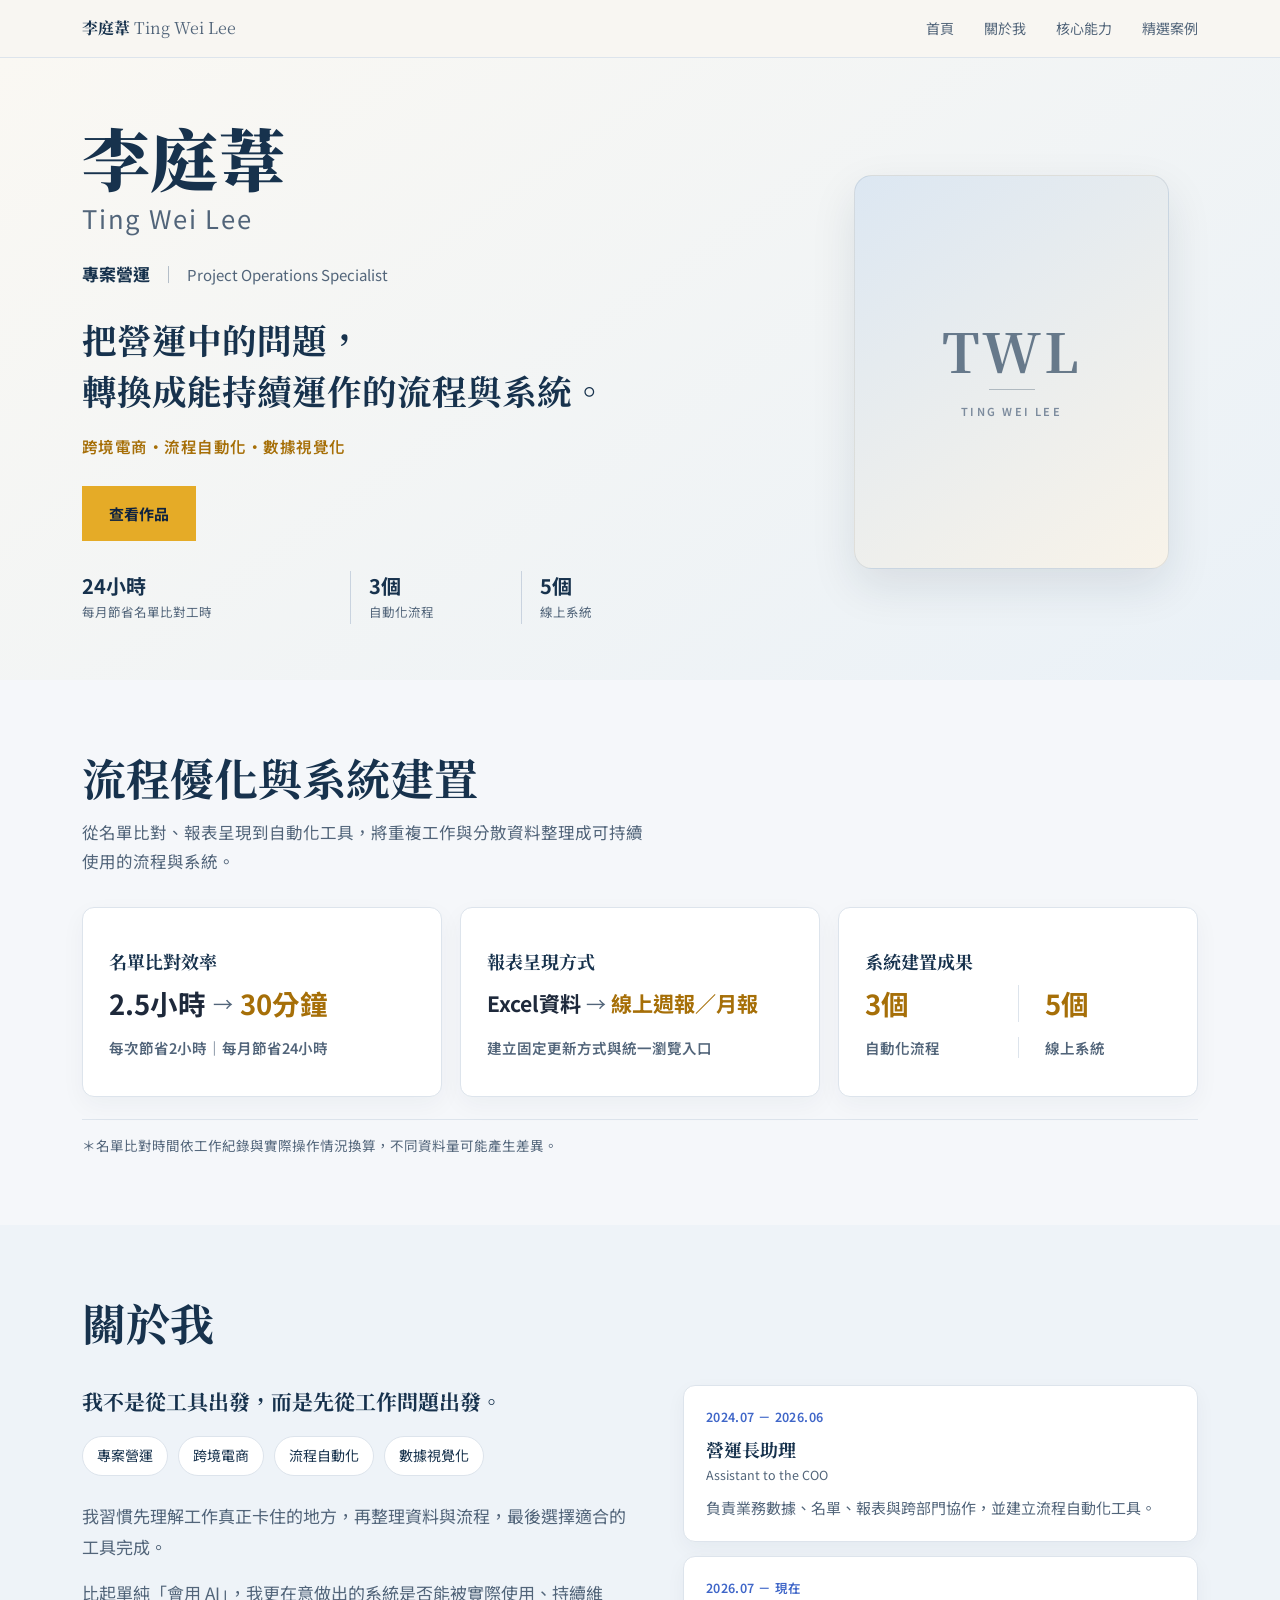
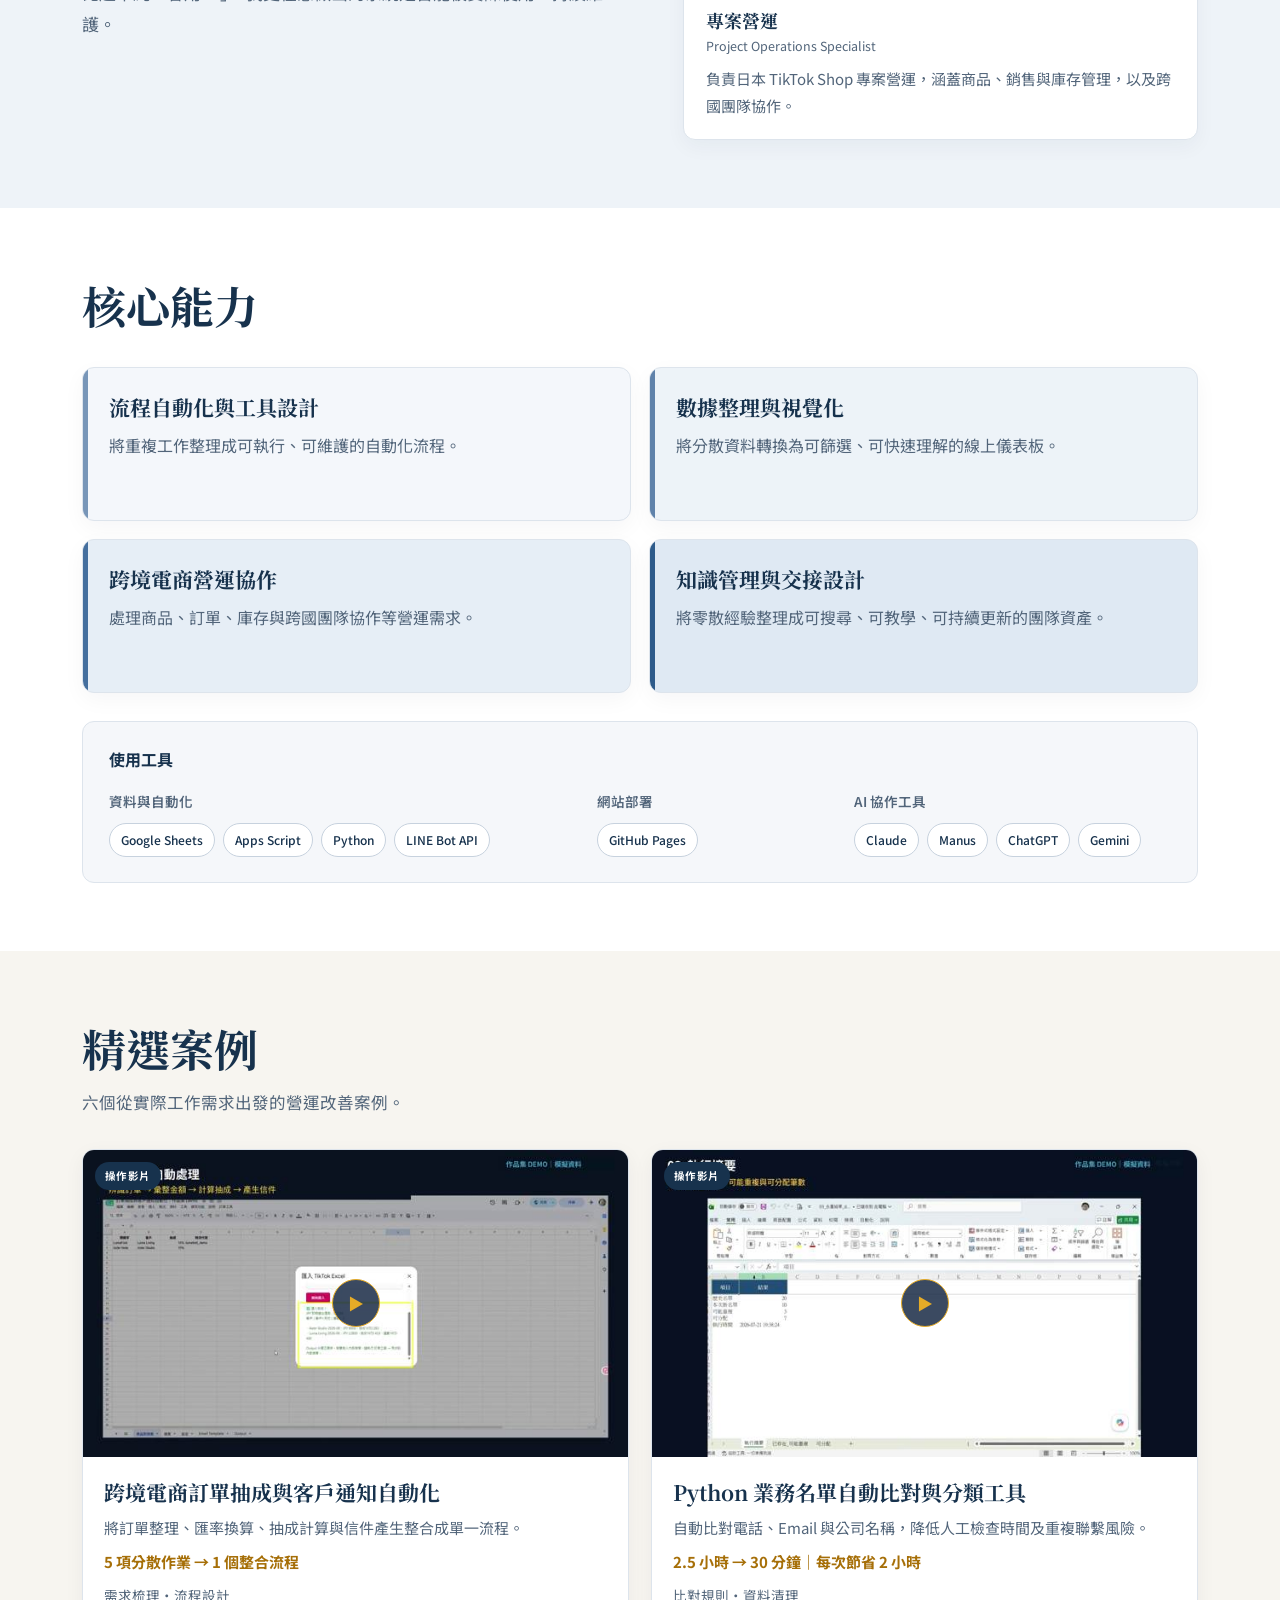
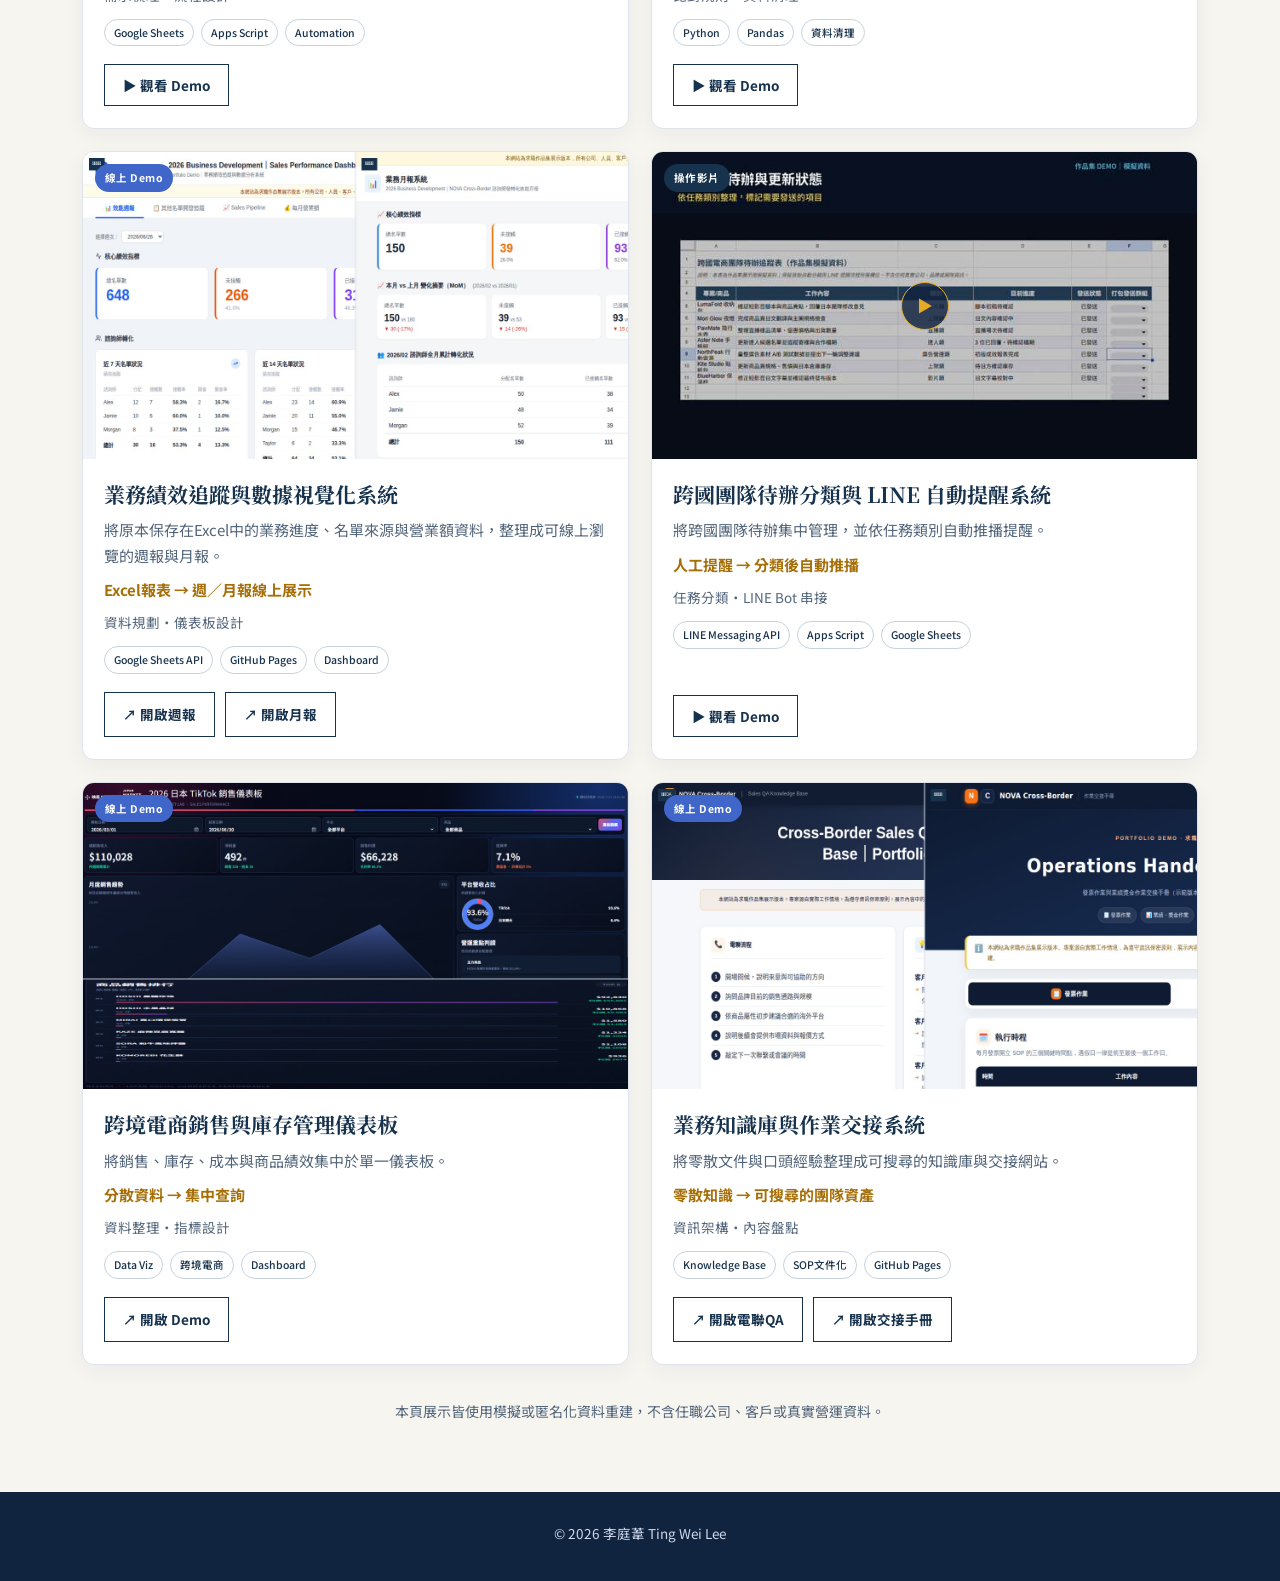
==== commit 8c1b3a24: "Add files via upload" ====
--- a/index.html
+++ b/index.html
@@ -62,8 +62,8 @@
   .btn.primary:hover{background:#EDBA44; transform:translateY(-1px);}
   .btn.primary:focus-visible{outline:2px solid var(--navy); outline-offset:2px;}
   .btn.small{padding:10px 18px; font-size:13.5px;}
-  .btn.outline{border:1px solid var(--blue); color:var(--blue); background:#fff;}
-  .btn.outline:hover{background:#eef3ff;}
+  .btn.outline{border:1px solid var(--navy); color:var(--navy); background:#fff;}
+  .btn.outline:hover{background:var(--navy); color:#fff; transform:translateY(-1px);}
 
   .hero-badges{display:grid; grid-template-columns:1.25fr .8fr .8fr; margin-top:30px; max-width:610px;}
   .hero-badge{padding:2px 18px; font-size:12.5px; color:var(--text-sub); border-left:1px solid #C9D3DF;}
@@ -90,13 +90,17 @@
   /* results */
   section.results-section{background:var(--bg-soft);}
   .results-grid{display:grid; grid-template-columns:repeat(3,minmax(0,1fr)); gap:18px; margin-bottom:22px;}
-  .result-card{background:var(--bg-white); border:1px solid var(--border); border-radius:12px; padding:25px 26px; min-height:190px; display:flex; flex-direction:column; justify-content:center; box-shadow:0 8px 24px rgba(16,35,63,0.045);}
-  .result-card h3{font-family:'Noto Serif TC',serif; font-size:18px; color:var(--navy); margin-bottom:14px;}
-  .result-main{font-family:'Noto Sans TC',sans-serif; font-size:clamp(23px,2.15vw,29px); font-weight:700; color:var(--text-main); margin-bottom:9px; display:flex; align-items:baseline; gap:7px; flex-wrap:wrap; line-height:1.45;}
+  .result-card{background:var(--bg-white); border:1px solid var(--border); border-radius:12px; padding:25px 26px; min-height:190px; display:grid; grid-template-rows:30px 54px 28px; align-content:center; box-shadow:0 8px 24px rgba(16,35,63,0.045);}
+  .result-card h3{font-family:'Noto Serif TC',serif; font-size:18px; color:var(--navy); margin:0; align-self:start;}
+  .result-main{font-family:'Noto Sans TC',sans-serif; font-size:clamp(23px,2.15vw,29px); font-weight:700; color:var(--text-main); margin:0; display:flex; align-items:center; gap:7px; flex-wrap:wrap; line-height:1.35;}
   .result-main.report-flow{font-size:clamp(19px,1.65vw,23px); white-space:nowrap; flex-wrap:nowrap; gap:5px;}
   .result-main .amber{color:var(--amber-deep);}
   .result-main .arrow{color:var(--text-sub); font-weight:400; font-size:20px;}
-  .result-sub{font-size:14.5px; color:var(--text-sub); font-weight:600;}
+  .result-sub{font-size:14.5px; color:var(--text-sub); font-weight:600; align-self:end; line-height:1.45;}
+  .result-pair{display:grid; grid-template-columns:1fr 1fr; gap:0; width:100%; align-items:center;}
+  .result-pair > *:nth-child(2){border-left:1px solid var(--border); padding-left:26px;}
+  .result-pair-numbers b{font-family:'Noto Sans TC',sans-serif; font-size:clamp(23px,2.15vw,29px); line-height:1.35; color:var(--amber-deep);}
+  .result-pair-labels span{font-size:14.5px; color:var(--text-sub); font-weight:600; line-height:1.45;}
   .results-footnote{font-size:13.5px; color:var(--text-sub); border-top:1px solid var(--border); padding-top:14px;}
   @media (max-width:900px){
     .results-grid{grid-template-columns:1fr;}
@@ -125,14 +129,14 @@
   @media (max-width:560px){.cap-grid{grid-template-columns:1fr;}}
   .cap-card{position:relative; overflow:hidden; border:1px solid var(--border); border-radius:12px; padding:24px 26px 25px; min-height:154px; box-shadow:0 7px 22px rgba(16,35,63,0.04);}
   .cap-card::before{content:""; position:absolute; inset:0 auto 0 0; width:5px;}
-  .cap-card:nth-child(1){background:#F1F5FB;}
-  .cap-card:nth-child(1)::before{background:var(--blue);}
-  .cap-card:nth-child(2){background:#F0F7F6;}
-  .cap-card:nth-child(2)::before{background:var(--teal);}
-  .cap-card:nth-child(3){background:#FBF6EA;}
-  .cap-card:nth-child(3)::before{background:#C58B22;}
-  .cap-card:nth-child(4){background:#F5F2F8;}
-  .cap-card:nth-child(4)::before{background:var(--violet);}
+  .cap-card:nth-child(1){background:#F4F7FB;}
+  .cap-card:nth-child(1)::before{background:#7896B8;}
+  .cap-card:nth-child(2){background:#EDF3F8;}
+  .cap-card:nth-child(2)::before{background:#5F82AA;}
+  .cap-card:nth-child(3){background:#E6EEF6;}
+  .cap-card:nth-child(3)::before{background:#456F9E;}
+  .cap-card:nth-child(4){background:#DFE9F3;}
+  .cap-card:nth-child(4)::before{background:#2E5B8A;}
   .cap-card h3{font-family:'Noto Serif TC',serif; font-weight:700; font-size:21px; margin-bottom:9px; color:var(--navy); line-height:1.45;}
   .cap-card p{font-size:16px; color:var(--text-sub); line-height:1.7;}
 
@@ -160,7 +164,7 @@
   .type-badge.link{color:#fff; background:var(--blue);}
   .proj-body{padding:20px 21px 22px; display:flex; flex-direction:column; flex:1;}
   .proj-body h3{font-family:'Noto Serif TC',serif; font-size:21px; color:var(--navy); margin-bottom:8px; line-height:1.45;}
-  .proj-value{font-size:15px; color:var(--text-main); margin-bottom:10px; line-height:1.68;}
+  .proj-value{font-size:15px; color:var(--text-sub); margin-bottom:10px; line-height:1.68; font-weight:400;}
   .headline-result{font-size:15px; font-weight:700; color:var(--amber-deep); margin-bottom:10px; line-height:1.55;}
   .proj-role-brief{font-size:13.5px; color:var(--text-sub); margin-bottom:13px; line-height:1.65;}
   .stack{display:flex; flex-wrap:wrap; gap:7px; margin-bottom:18px;}
@@ -243,8 +247,8 @@
 <section id="results" class="results-section">
   <div class="wrap">
     <div class="section-head">
-      <h2 class="section-title">流程改善成果</h2>
-      <p class="section-sub">讓重複工作更快、更清楚，也更容易交接。</p>
+      <h2 class="section-title">流程優化與系統建置</h2>
+      <p class="section-sub">從名單比對、報表呈現到自動化工具，將重複工作與分散資料整理成可持續使用的流程與系統。</p>
     </div>
     <div class="results-grid">
       <div class="result-card">
@@ -258,9 +262,13 @@
         <div class="result-sub">建立固定更新方式與統一瀏覽入口</div>
       </div>
       <div class="result-card">
-        <h3>系統化成果</h3>
-        <div class="result-main"><span class="amber">3個</span>自動化流程</div>
-        <div class="result-sub">5個線上系統</div>
+        <h3>系統建置成果</h3>
+        <div class="result-main result-pair result-pair-numbers" aria-hidden="true">
+          <b>3個</b><b>5個</b>
+        </div>
+        <div class="result-sub result-pair result-pair-labels" aria-label="3個自動化流程，5個線上系統">
+          <span>自動化流程</span><span>線上系統</span>
+        </div>
       </div>
     </div>
     <p class="results-footnote">＊名單比對時間依工作紀錄與實際操作情況換算，不同資料量可能產生差異。</p>
@@ -374,7 +382,7 @@
           <div class="proj-role-brief">需求梳理・流程設計</div>
           <div class="stack"><span>Google Sheets</span><span>Apps Script</span><span>Automation</span></div>
           <div class="proj-actions">
-            <button class="btn small primary" data-video="order">觀看 Demo</button>
+            <button class="btn small outline" data-video="order">▶ 觀看 Demo</button>
           </div>
         </div>
       </article>
@@ -393,7 +401,7 @@
           <div class="proj-role-brief">比對規則・資料清理</div>
           <div class="stack"><span>Python</span><span>Pandas</span><span>資料清理</span></div>
           <div class="proj-actions">
-            <button class="btn small primary" data-video="dedup">觀看 Demo</button>
+            <button class="btn small outline" data-video="dedup">▶ 觀看 Demo</button>
           </div>
         </div>
       </article>
@@ -411,8 +419,8 @@
           <div class="proj-role-brief">資料規劃・儀表板設計</div>
           <div class="stack"><span>Google Sheets API</span><span>GitHub Pages</span><span>Dashboard</span></div>
           <div class="proj-actions">
-            <a class="btn small outline" href="projects/sales-dashboard/" target="_blank" rel="noopener">開啟週報</a>
-            <a class="btn small outline" href="projects/sales-monthly-report/" target="_blank" rel="noopener">開啟月報</a>
+            <a class="btn small outline" href="projects/sales-dashboard/" target="_blank" rel="noopener">↗ 開啟週報</a>
+            <a class="btn small outline" href="projects/sales-monthly-report/" target="_blank" rel="noopener">↗ 開啟月報</a>
           </div>
         </div>
       </article>
@@ -431,7 +439,7 @@
           <div class="proj-role-brief">任務分類・LINE Bot 串接</div>
           <div class="stack"><span>LINE Messaging API</span><span>Apps Script</span><span>Google Sheets</span></div>
           <div class="proj-actions">
-            <button class="btn small primary" data-video="line">觀看 Demo</button>
+            <button class="btn small outline" data-video="line">▶ 觀看 Demo</button>
           </div>
         </div>
       </article>
@@ -449,7 +457,7 @@
           <div class="proj-role-brief">資料整理・指標設計</div>
           <div class="stack"><span>Data Viz</span><span>跨境電商</span><span>Dashboard</span></div>
           <div class="proj-actions">
-            <a class="btn small outline" href="https://japan-tiktok-sales-portfolio.fphzf6mqj9.chatgpt.site/" target="_blank" rel="noopener">開啟 Demo</a>
+            <a class="btn small outline" href="https://japan-tiktok-sales-portfolio.fphzf6mqj9.chatgpt.site/" target="_blank" rel="noopener">↗ 開啟 Demo</a>
           </div>
         </div>
       </article>
@@ -467,8 +475,8 @@
           <div class="proj-role-brief">資訊架構・內容盤點</div>
           <div class="stack"><span>Knowledge Base</span><span>SOP文件化</span><span>GitHub Pages</span></div>
           <div class="proj-actions">
-            <a class="btn small outline" href="projects/qa-knowledge-base/" target="_blank" rel="noopener">開啟電聯QA</a>
-            <a class="btn small outline" href="projects/handover-manual/" target="_blank" rel="noopener">開啟交接手冊</a>
+            <a class="btn small outline" href="projects/qa-knowledge-base/" target="_blank" rel="noopener">↗ 開啟電聯QA</a>
+            <a class="btn small outline" href="projects/handover-manual/" target="_blank" rel="noopener">↗ 開啟交接手冊</a>
           </div>
         </div>
       </article>
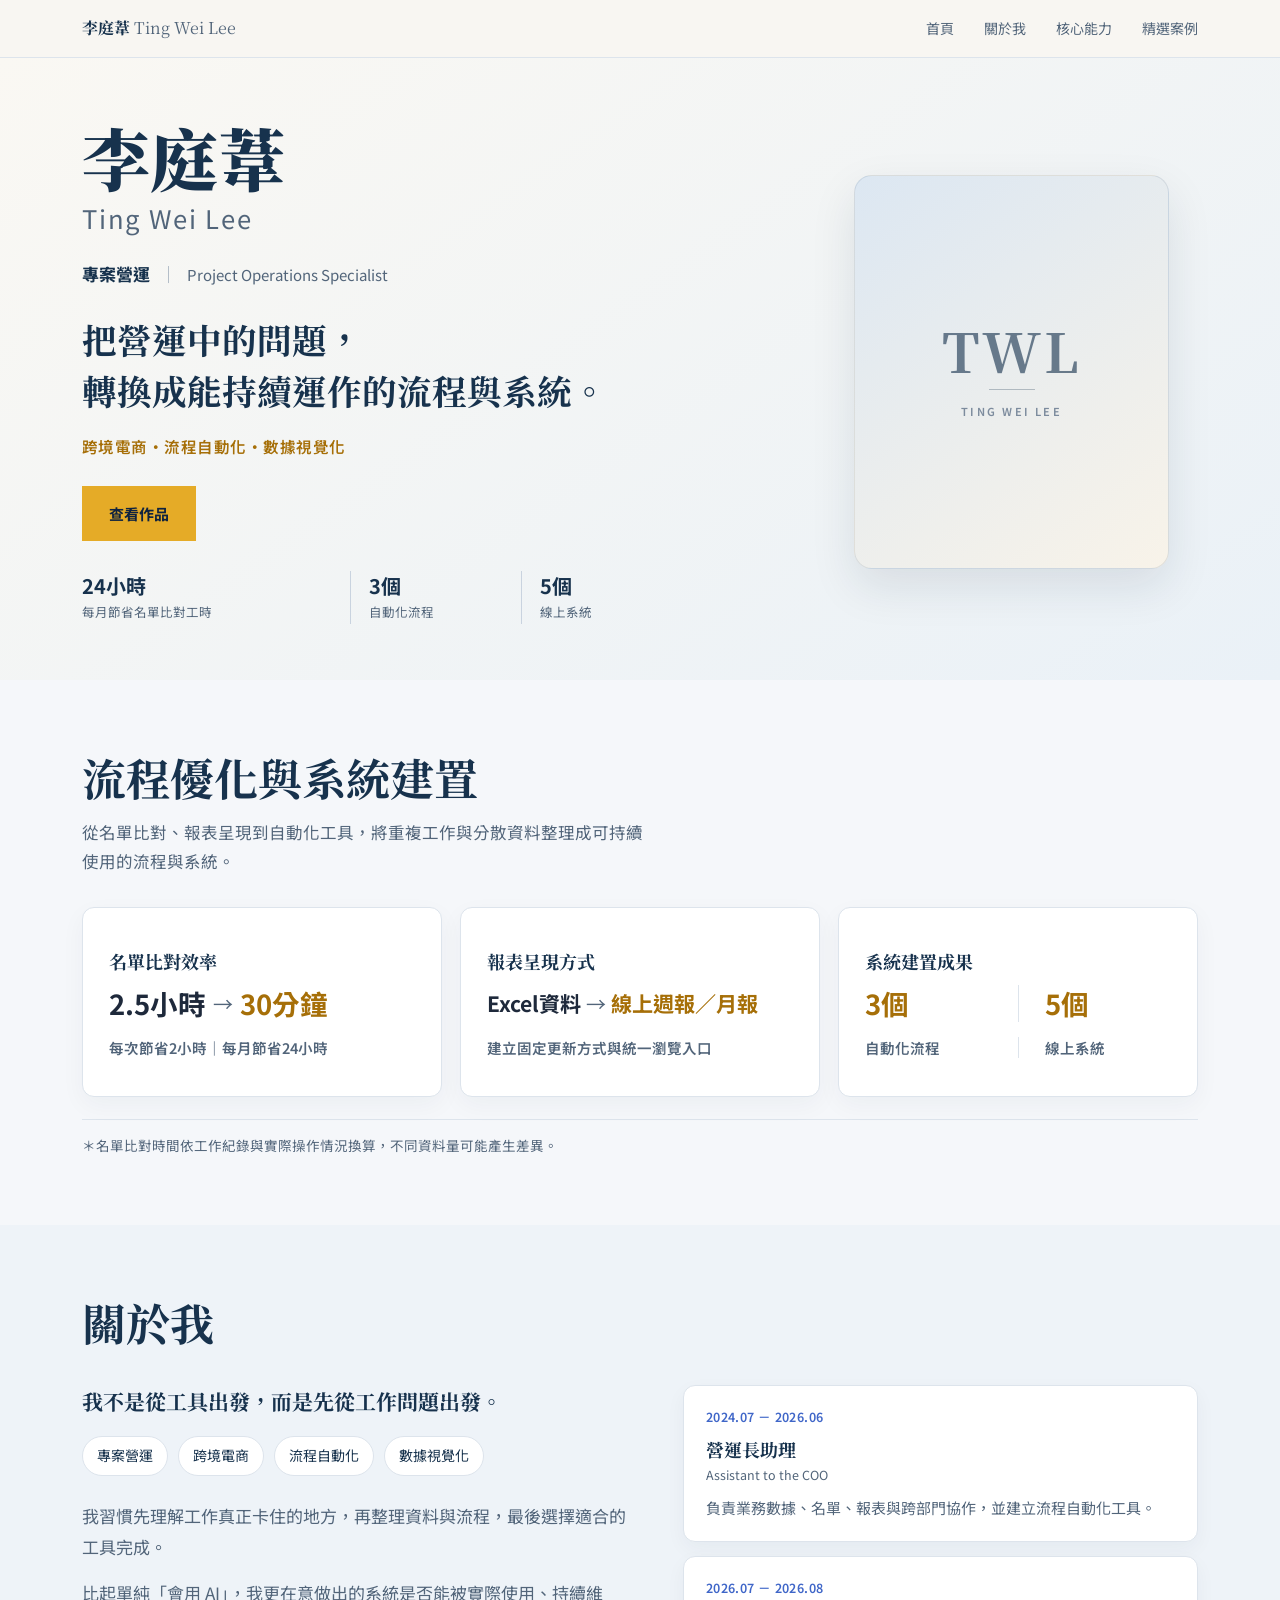
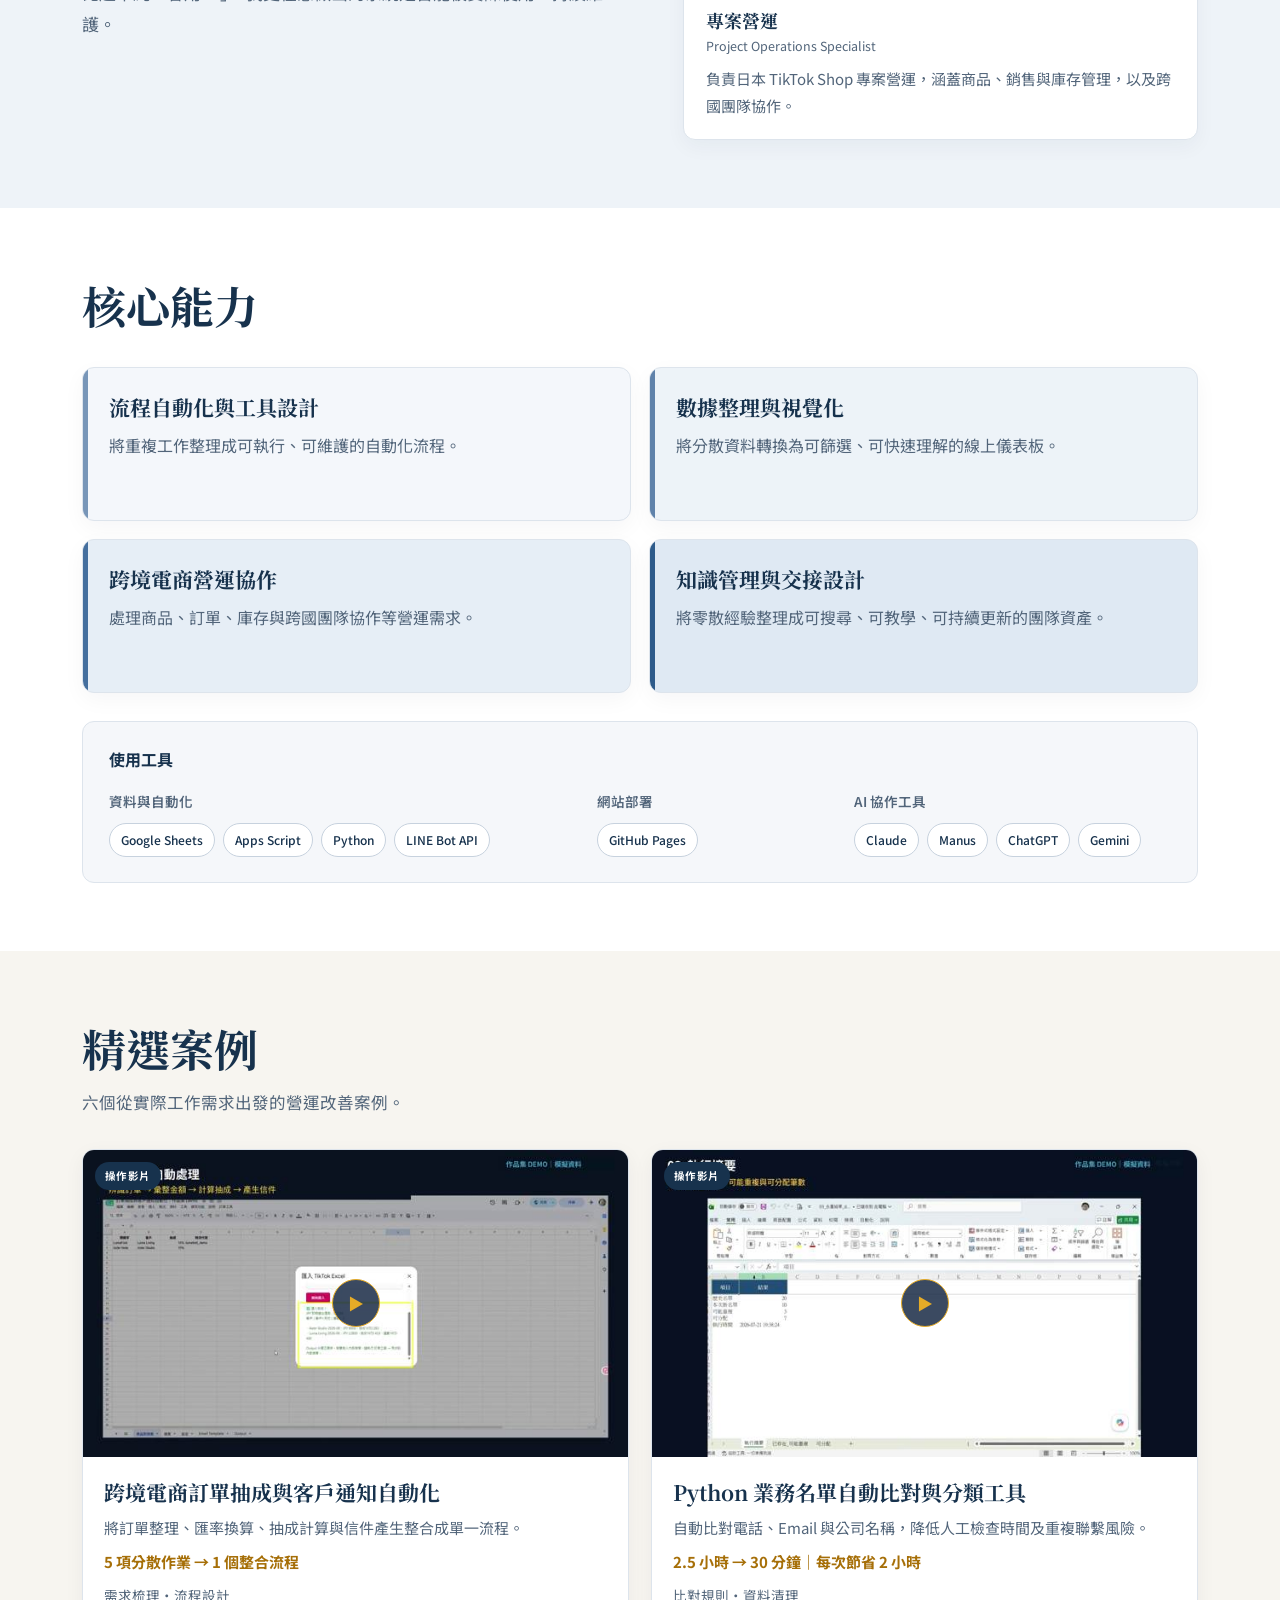
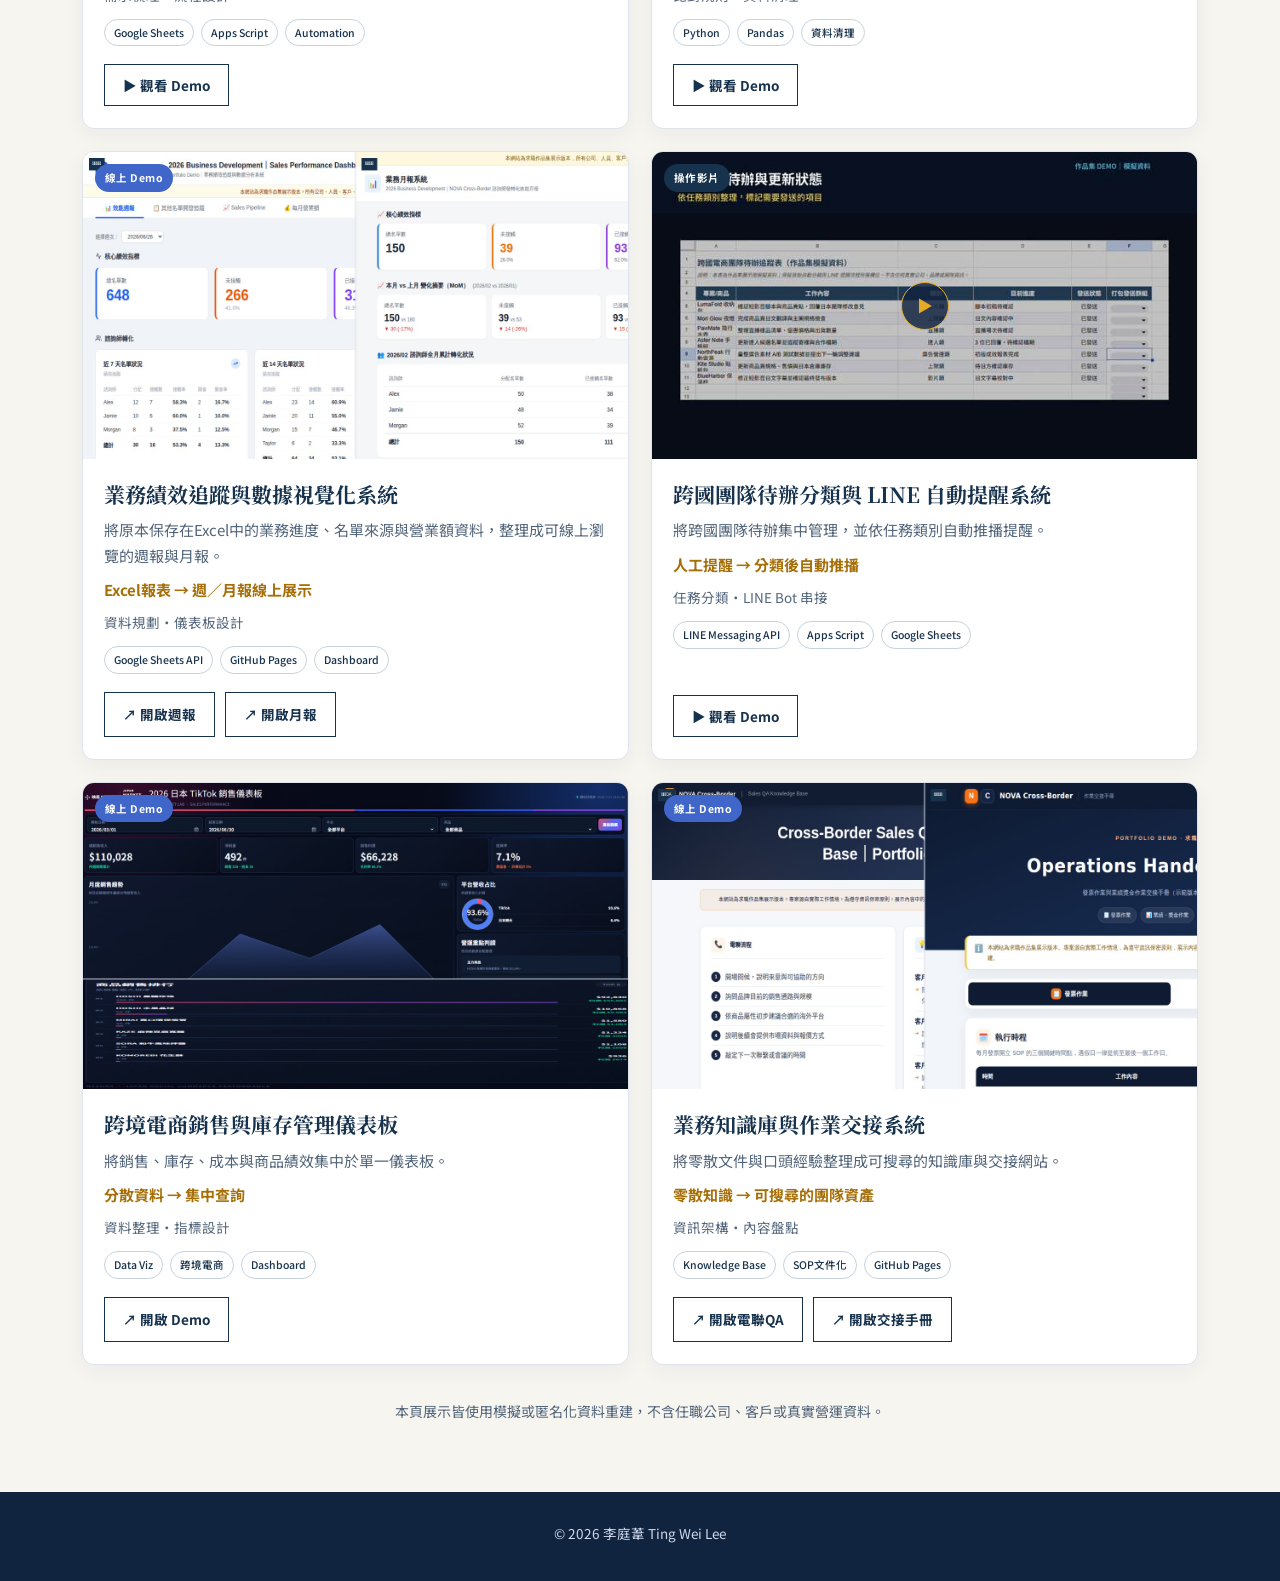
==== commit dcf1cf29: "index.html" ====
--- a/index.html
+++ b/index.html
@@ -299,7 +299,7 @@
           <div class="role-desc">負責業務數據、名單、報表與跨部門協作，並建立流程自動化工具。</div>
         </div>
         <div class="role-card">
-          <div class="role-period">2026.07 － 現在</div>
+          <div class="role-period">2026.07 － 2026.08</div>
           <div class="role-title-zh">專案營運</div>
           <div class="role-title-en">Project Operations Specialist</div>
           <div class="role-desc">負責日本 TikTok Shop 專案營運，涵蓋商品、銷售與庫存管理，以及跨國團隊協作。</div>
@@ -457,7 +457,7 @@
           <div class="proj-role-brief">資料整理・指標設計</div>
           <div class="stack"><span>Data Viz</span><span>跨境電商</span><span>Dashboard</span></div>
           <div class="proj-actions">
-            <a class="btn small outline" href="https://japan-tiktok-sales-portfolio.fphzf6mqj9.chatgpt.site/" target="_blank" rel="noopener">↗ 開啟 Demo</a>
+            <a class="btn small outline" href="projects/japan-tiktok-dashboard/" target="_blank" rel="noopener">↗ 開啟 Demo</a>
           </div>
         </div>
       </article>
